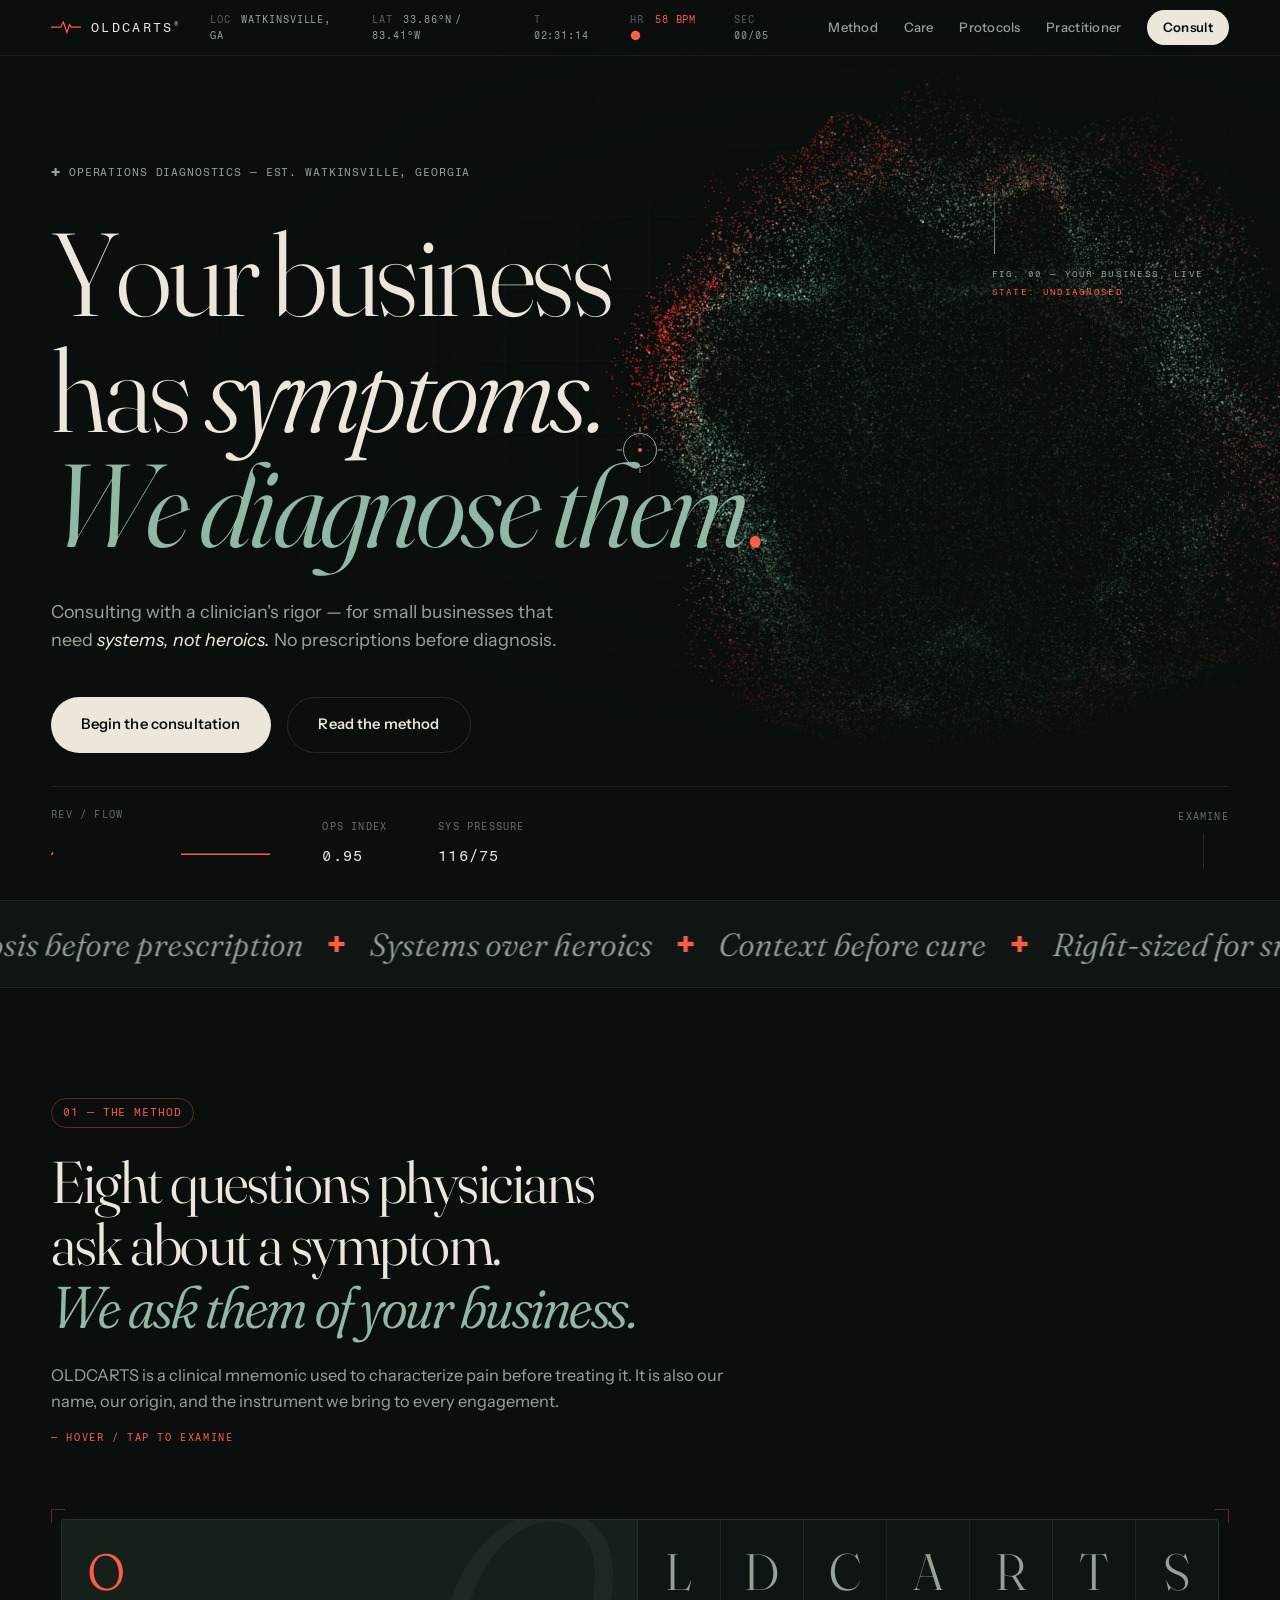
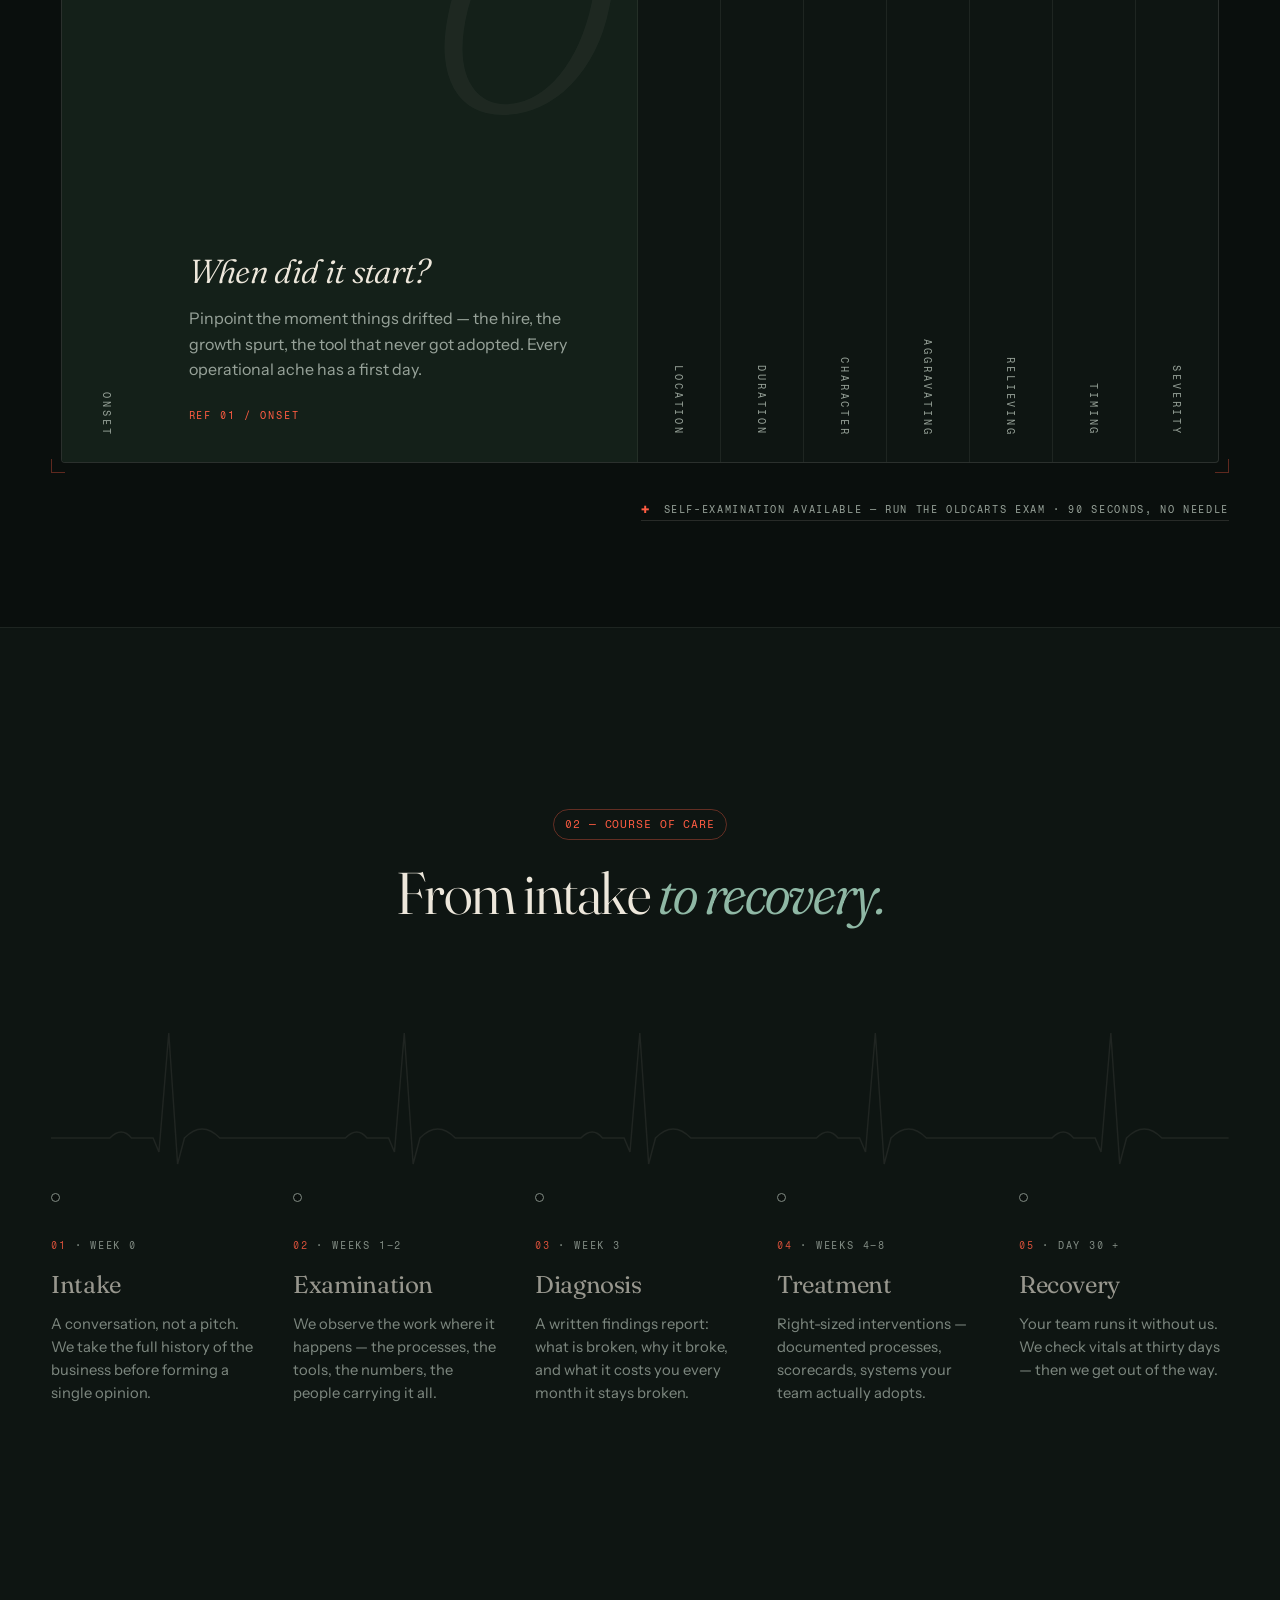
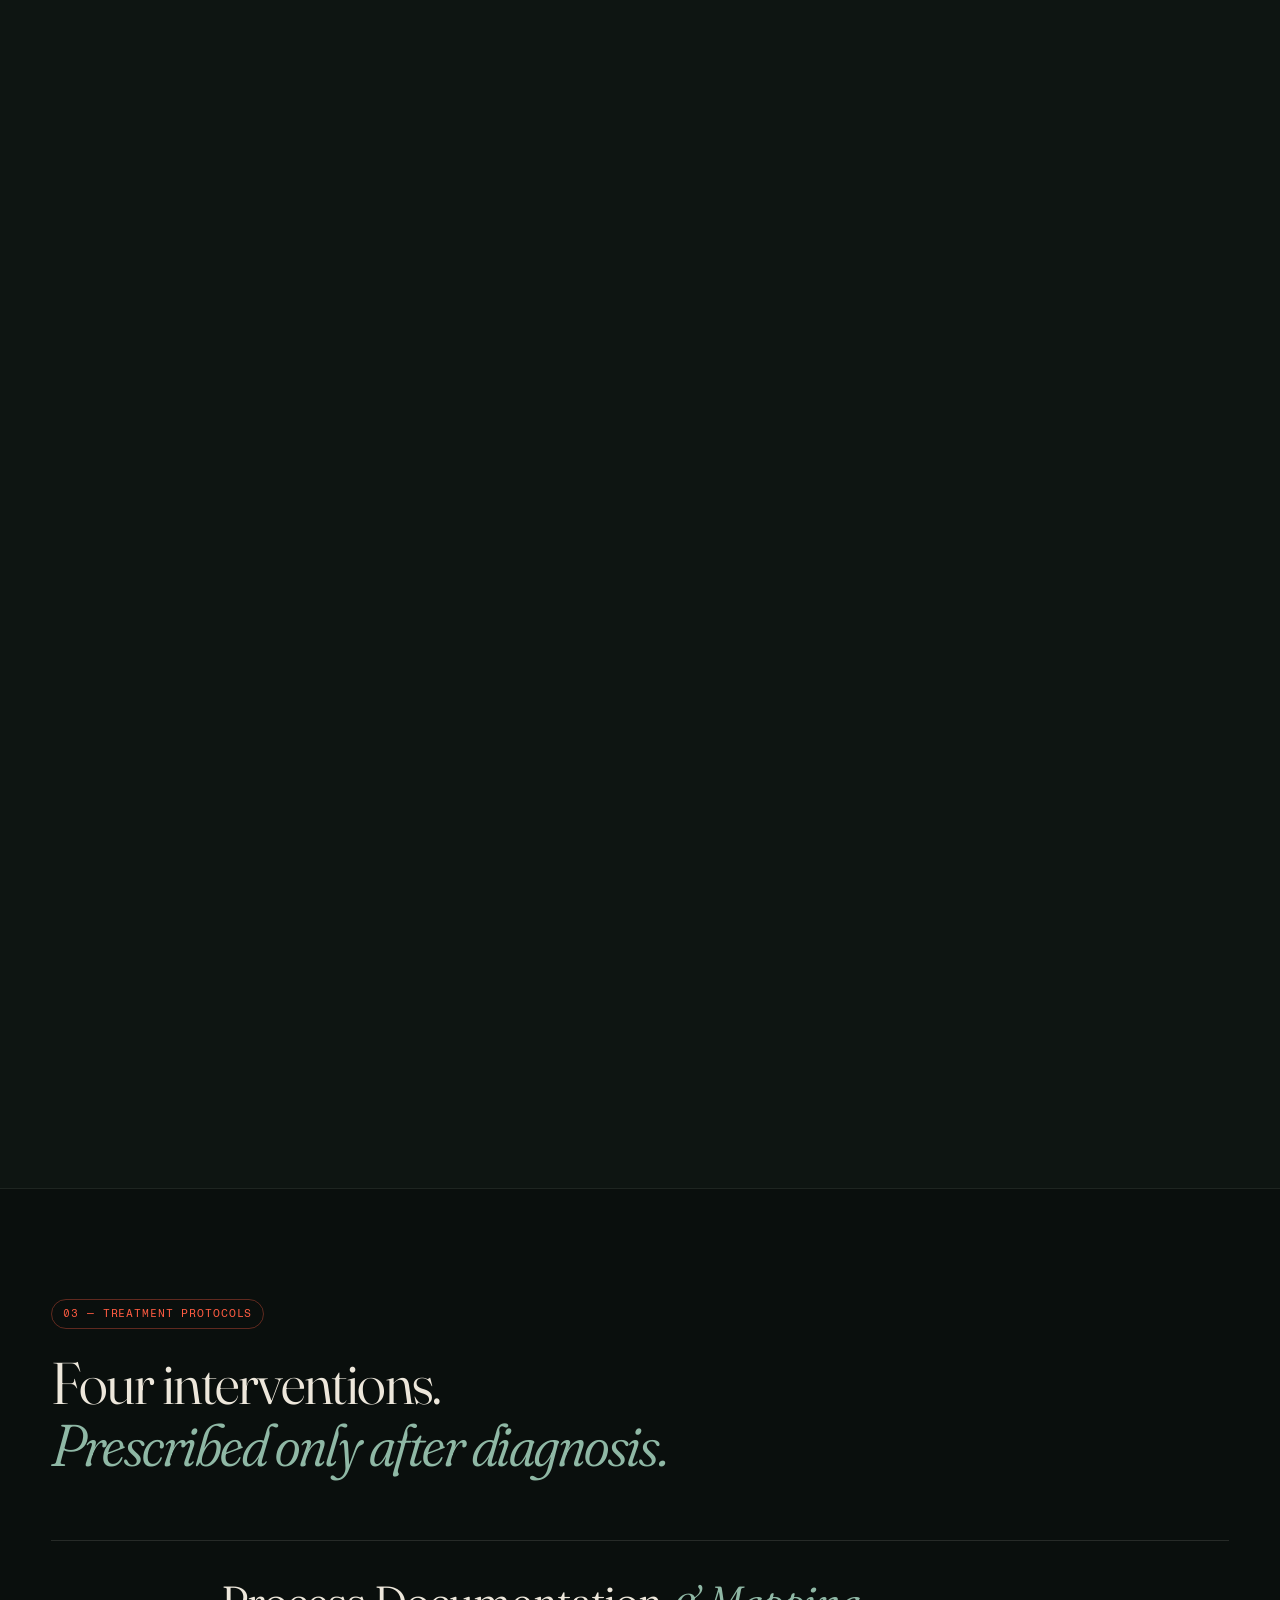
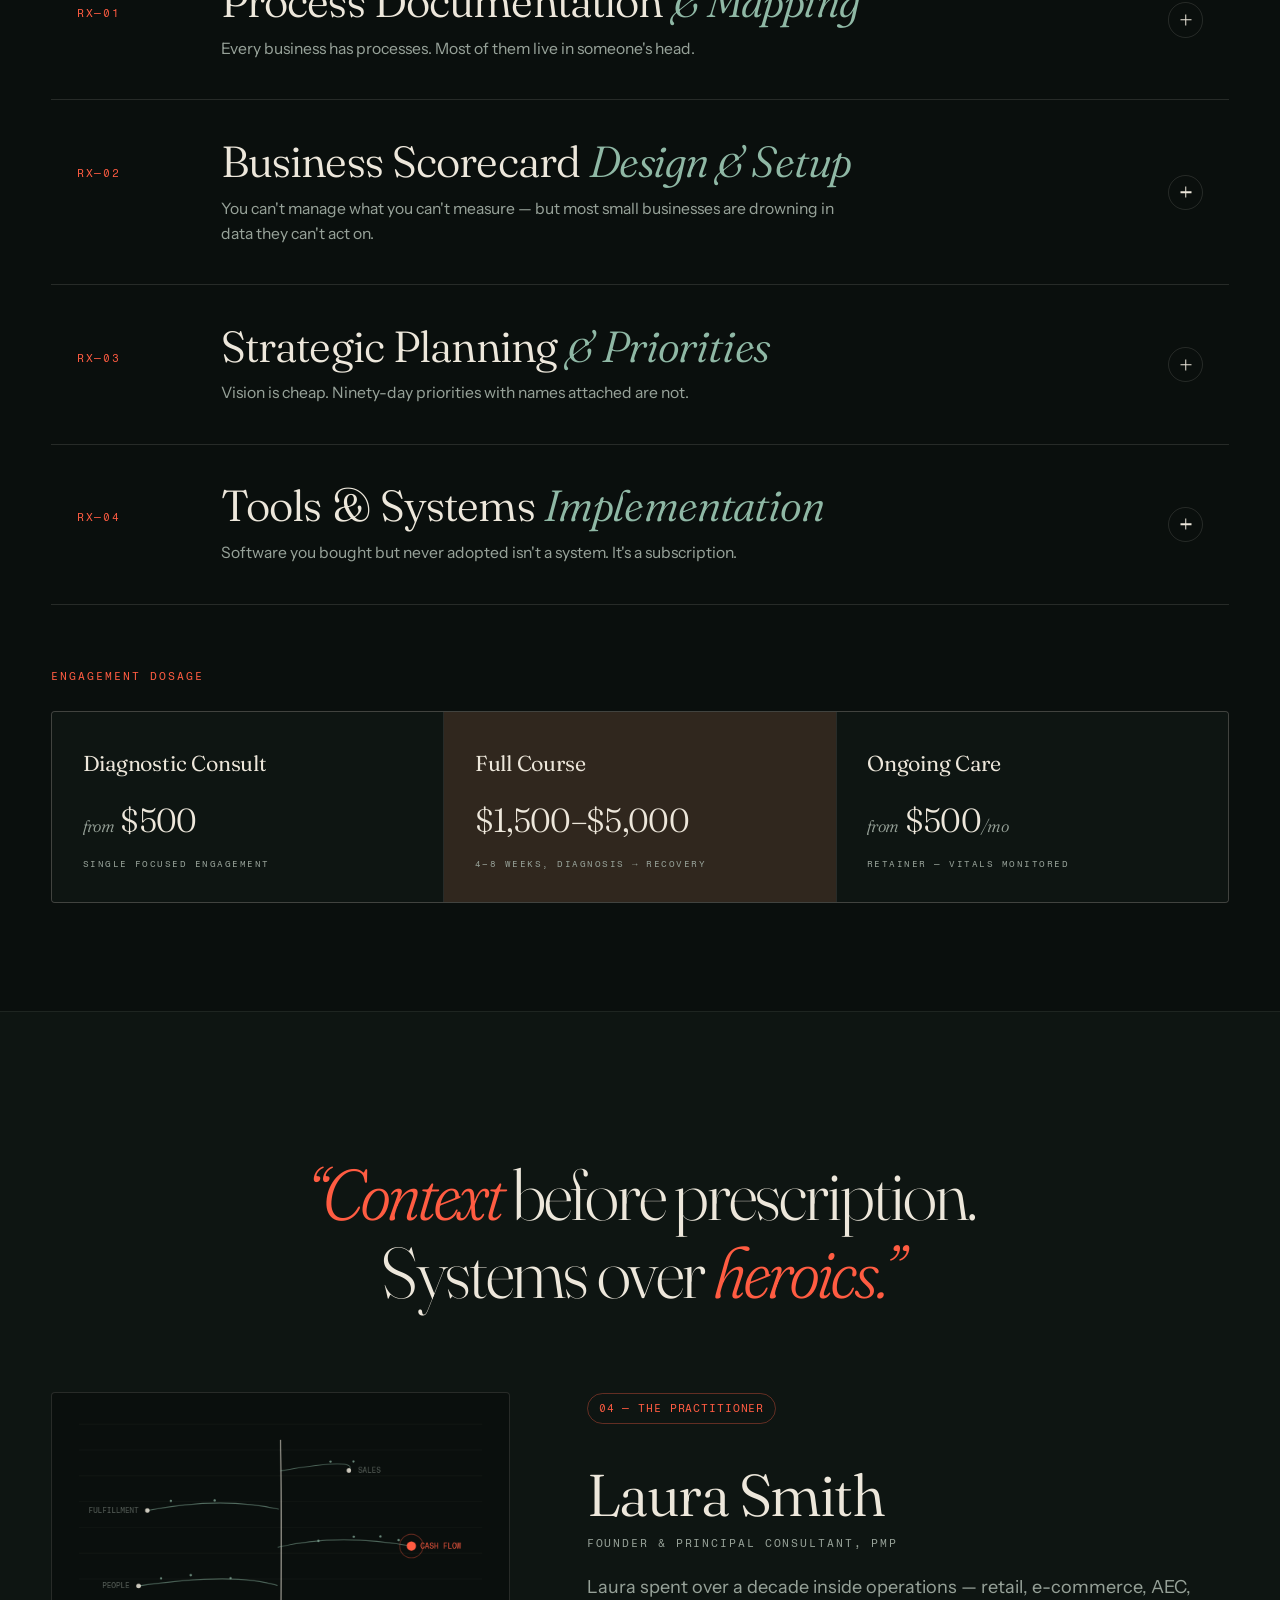
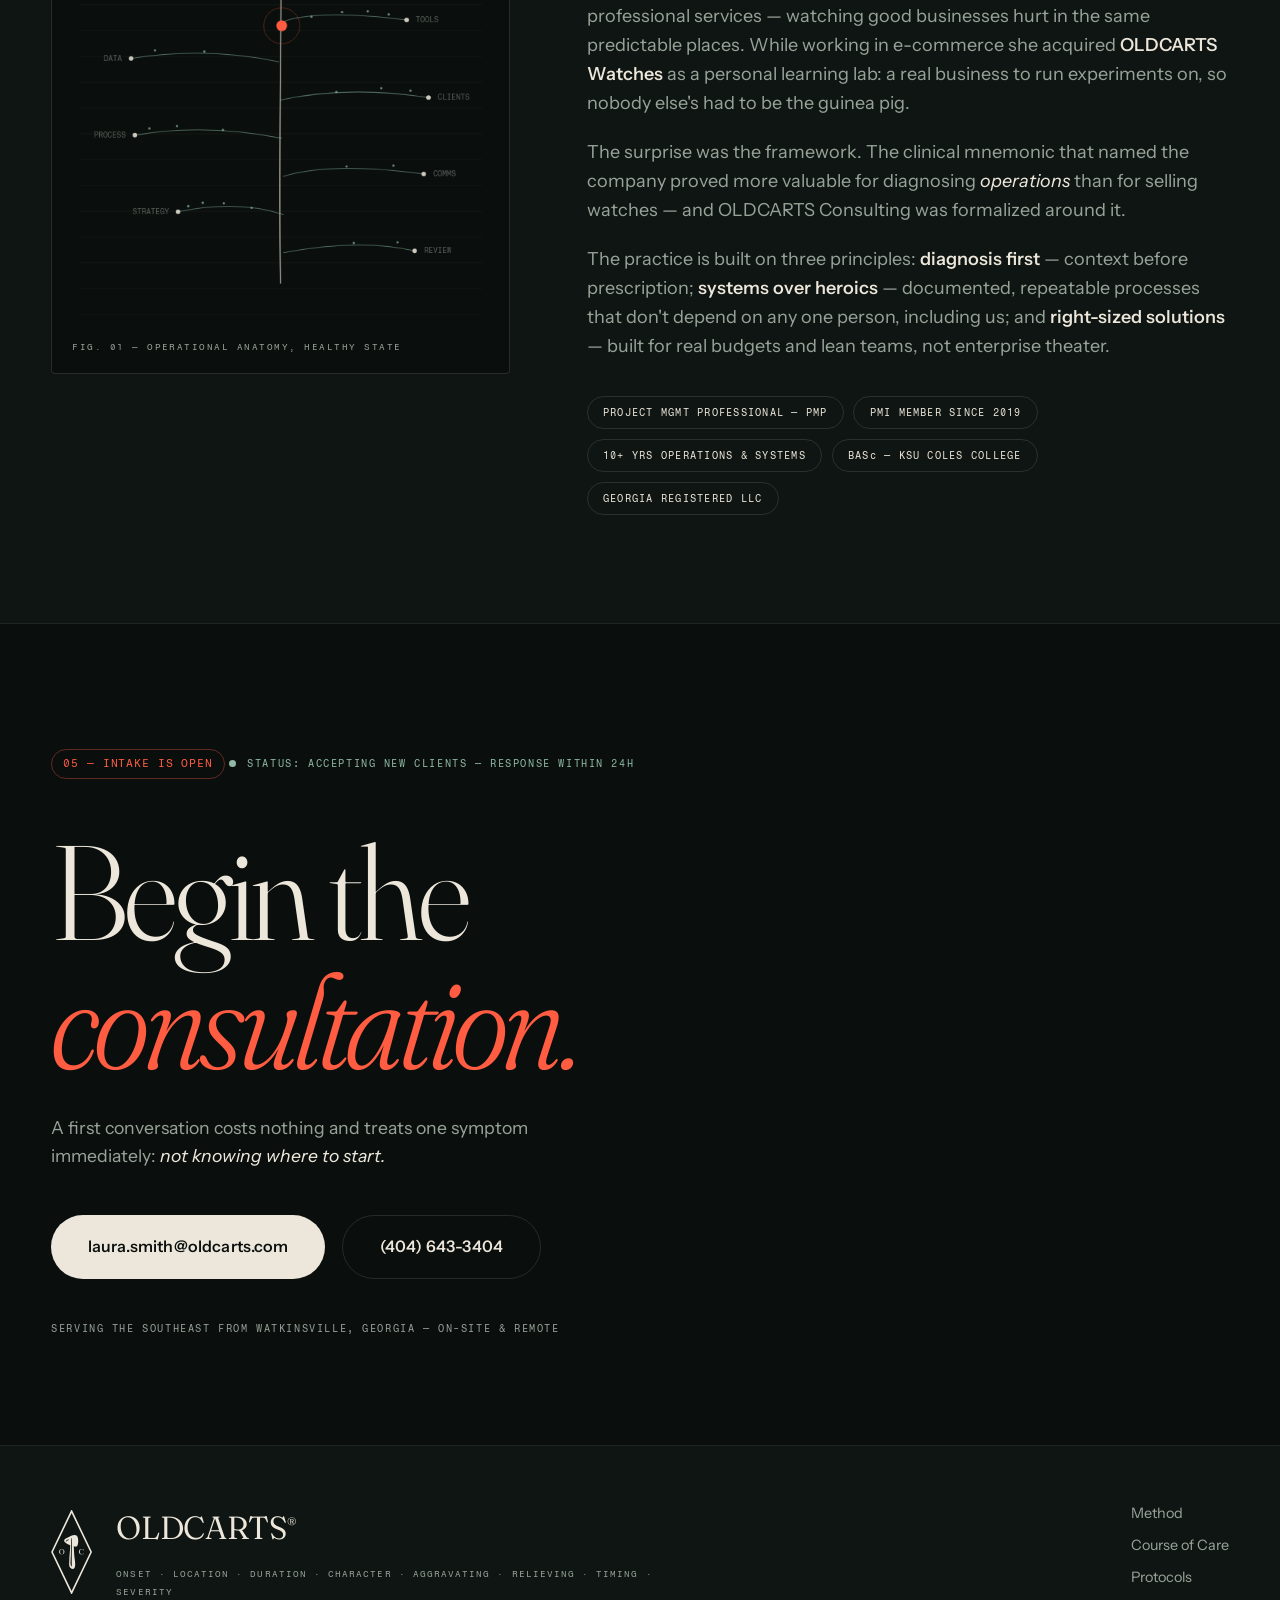
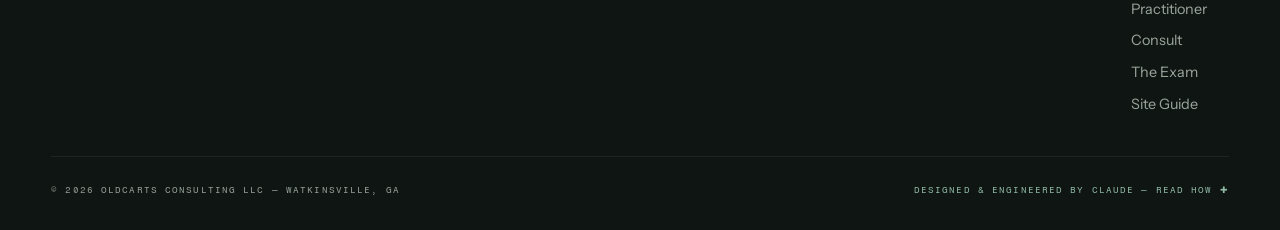
==== index.html @ 88e6f451 "Add The OLDCARTS Exam — interactive educational diagnosis at /exam 8 clinical questions score 5 hidd" ====
<!DOCTYPE html>
<html lang="en">
<head>
  <meta charset="UTF-8" />
  <meta name="viewport" content="width=device-width, initial-scale=1.0" />
  <title>OLDCARTS Consulting — Your Business Has Symptoms. We Diagnose Them.</title>
  <meta name="description" content="Operations consulting with a clinician's rigor. OLDCARTS applies an eight-point diagnostic method to small-business operations — process documentation, scorecards, strategic priorities, and systems that outlive the consultant." />
  <meta property="og:title" content="OLDCARTS Consulting — Operations Diagnostics" />
  <meta property="og:description" content="Your business has symptoms. We diagnose them. A clinician's rigor for small-business operations." />
  <meta property="og:type" content="website" />
  <meta property="og:url" content="https://oldcarts.com/" />
  <meta property="og:image" content="https://oldcarts.com/assets/img/og.jpg" />
  <meta property="og:image:width" content="1200" />
  <meta property="og:image:height" content="630" />
  <meta property="og:site_name" content="OLDCARTS Consulting" />
  <meta name="twitter:card" content="summary_large_image" />
  <meta name="twitter:title" content="OLDCARTS Consulting — Operations Diagnostics" />
  <meta name="twitter:description" content="Your business has symptoms. We diagnose them. A clinician's rigor for small-business operations." />
  <meta name="twitter:image" content="https://oldcarts.com/assets/img/og.jpg" />
  <link rel="canonical" href="https://oldcarts.com/" />
  <meta name="theme-color" content="#0A0F0D" />
  <script type="application/ld+json">
  {
    "@context": "https://schema.org",
    "@type": "ProfessionalService",
    "name": "OLDCARTS Consulting",
    "url": "https://oldcarts.com/",
    "image": "https://oldcarts.com/assets/img/og.jpg",
    "description": "Operations consulting with a clinician's rigor. OLDCARTS applies an eight-point diagnostic method to small-business operations — process documentation, scorecards, strategic priorities, and systems implementation.",
    "email": "laura.smith@oldcarts.com",
    "telephone": "+1-404-643-3404",
    "priceRange": "$500 - $5,000",
    "address": { "@type": "PostalAddress", "addressLocality": "Watkinsville", "addressRegion": "GA", "addressCountry": "US" },
    "geo": { "@type": "GeoCoordinates", "latitude": 33.86, "longitude": -83.41 },
    "areaServed": "Southeastern United States",
    "founder": { "@type": "Person", "name": "Laura Smith", "jobTitle": "Founder & Principal Consultant, PMP" },
    "sameAs": ["https://www.oldcartsconsulting.com"],
    "makesOffer": [
      { "@type": "Offer", "itemOffered": { "@type": "Service", "name": "Process Documentation & Mapping" } },
      { "@type": "Offer", "itemOffered": { "@type": "Service", "name": "Business Scorecard Design & Setup" } },
      { "@type": "Offer", "itemOffered": { "@type": "Service", "name": "Strategic Planning & Priorities" } },
      { "@type": "Offer", "itemOffered": { "@type": "Service", "name": "Tools & Systems Implementation" } }
    ]
  }
  </script>
  <link rel="icon" href="/favicon.svg" type="image/svg+xml" />
  <link rel="preload" href="/assets/fonts/fraunces-latin-full-normal.woff2" as="font" type="font/woff2" crossorigin />
  <link rel="preload" href="/assets/fonts/fraunces-latin-full-italic.woff2" as="font" type="font/woff2" crossorigin />
  <link rel="preload" href="/assets/fonts/fragment-mono-latin-400-normal.woff2" as="font" type="font/woff2" crossorigin />
  <link rel="stylesheet" href="/assets/css/main.css" />
  <!-- GA4 — deferred so analytics never competes with first paint -->
  <script>
    window.dataLayer = window.dataLayer || [];
    function gtag(){dataLayer.push(arguments);}
    gtag('js', new Date());
    gtag('config', 'G-VL294SE3MP', { anonymize_ip: true });
    addEventListener('load', function () {
      setTimeout(function () {
        var s = document.createElement('script');
        s.src = 'https://www.googletagmanager.com/gtag/js?id=G-VL294SE3MP';
        s.async = true;
        document.head.appendChild(s);
      }, 1500);
    });
  </script>
</head>
<body data-theme="exam-room">
  <script>document.body.classList.add('js');</script>

  <a class="skip-link" href="#main">Skip to content</a>

  <!-- ══════════ PRELOADER ══════════ -->
  <div class="preloader" id="preloader" aria-hidden="true">
    <div class="preloader__inner">
      <svg class="preloader__ecg" viewBox="0 0 320 80" fill="none" aria-hidden="true">
        <path id="preloader-trace" d="M0 40 H90 L102 40 L110 18 L118 62 L126 34 L134 40 H210 L222 40 L230 18 L238 62 L246 34 L254 40 H320" stroke="currentColor" stroke-width="1.5"/>
      </svg>
      <div class="preloader__row">
        <span class="preloader__label">CALIBRATING INSTRUMENTS</span>
        <span class="preloader__pct" id="preloader-pct">00</span>
      </div>
    </div>
  </div>

  <!-- ══════════ CURSOR ══════════ -->
  <div class="cursor" id="cursor" aria-hidden="true">
    <div class="cursor__ring"></div>
    <div class="cursor__dot"></div>
    <div class="cursor__label" id="cursor-label"></div>
  </div>

  <!-- ══════════ HUD FRAME ══════════ -->
  <header class="hud" id="hud">
    <div class="hud__bar">
      <a class="hud__mark" href="#top" aria-label="OLDCARTS Consulting — home">
        <svg class="hud__pulse-icon" viewBox="0 0 34 14" aria-hidden="true"><path d="M0 7 H8 L11 7 L14 1 L18 13 L21 4 L23 7 H34" stroke="currentColor" stroke-width="1.4" fill="none"/></svg>
        <span>OLDCARTS<sup>®</sup></span>
      </a>
      <div class="hud__readouts" aria-hidden="true">
        <span class="hud__readout"><em>LOC</em> WATKINSVILLE, GA</span>
        <span class="hud__readout"><em>LAT</em> 33.86°N&thinsp;/&thinsp;83.41°W</span>
        <span class="hud__readout"><em>T</em> <span id="hud-clock">—:—:—</span></span>
        <span class="hud__readout hud__readout--pulse"><em>HR</em> <span id="hud-bpm">58</span> BPM <i class="hud__beat" id="hud-beat"></i></span>
        <span class="hud__readout"><em>SEC</em> <span id="hud-sec">00/05</span></span>
      </div>
      <nav class="hud__nav" aria-label="Primary">
        <a href="#method">Method</a>
        <a href="#care">Care</a>
        <a href="#protocols">Protocols</a>
        <a href="#practitioner">Practitioner</a>
        <a href="#consult" class="hud__cta">Consult</a>
      </nav>
      <button class="hud__menu-btn" id="menu-btn" aria-expanded="false" aria-controls="overlay-menu">
        <span class="hud__menu-label">MENU</span>
        <span class="hud__menu-lines" aria-hidden="true"><i></i><i></i></span>
      </button>
    </div>
    <div class="hud__progress" aria-hidden="true"><div class="hud__progress-fill" id="scroll-progress"></div></div>
  </header>

  <!-- ══════════ OVERLAY MENU ══════════ -->
  <div class="menu" id="overlay-menu" aria-hidden="true">
    <div class="menu__bg"></div>
    <nav class="menu__nav" aria-label="Menu">
      <a href="#method" data-menu-link><span class="menu__num">01</span><span class="menu__word">Method</span></a>
      <a href="#care" data-menu-link><span class="menu__num">02</span><span class="menu__word">Course of Care</span></a>
      <a href="#protocols" data-menu-link><span class="menu__num">03</span><span class="menu__word">Protocols</span></a>
      <a href="#practitioner" data-menu-link><span class="menu__num">04</span><span class="menu__word">Practitioner</span></a>
      <a href="#consult" data-menu-link><span class="menu__num">05</span><span class="menu__word">Consult</span></a>
      <a href="/exam/" data-menu-link><span class="menu__num">✚</span><span class="menu__word">The Exam</span></a>
      <a href="/guide/" data-menu-link class="menu__guide"><span class="menu__num">✚</span><span class="menu__word">How this site was made</span></a>
    </nav>
    <div class="menu__foot">
      <a href="mailto:laura.smith@oldcarts.com">laura.smith@oldcarts.com</a>
      <a href="tel:+14046433404">(404) 643-3404</a>
    </div>
  </div>

  <main id="main">

    <!-- ══════════ 00 / HERO ══════════ -->
    <section class="hero" id="top" data-section="00">
      <canvas class="hero__canvas" id="hero-canvas" aria-hidden="true"></canvas>
      <div class="hero__vignette" aria-hidden="true"></div>

      <div class="hero__content">
        <p class="hero__eyebrow mono" data-reveal>
          <span class="tick">✚</span> OPERATIONS DIAGNOSTICS — EST. WATKINSVILLE, GEORGIA
        </p>
        <h1 class="hero__title">
          <span class="hero__line" data-split>Your business</span>
          <span class="hero__line" data-split>has <em class="wonk">symptoms.</em></span>
          <span class="hero__line hero__line--answer" data-split><em>We diagnose them<span class="pulse-dot">.</span></em></span>
        </h1>
        <p class="hero__sub" data-reveal>
          Consulting with a clinician's rigor — for small businesses that need
          <em>systems, not heroics.</em> No prescriptions before diagnosis.
        </p>
        <div class="hero__actions" data-reveal>
          <a class="btn btn--solid" href="#consult" data-magnetic>Begin the consultation</a>
          <a class="btn btn--ghost" href="#method" data-magnetic>Read the method</a>
        </div>
      </div>

      <div class="hero__annot mono" aria-hidden="true">
        <span class="hero__annot-line"></span>
        <span class="hero__annot-text">FIG. 00 — YOUR BUSINESS, LIVE<br/><em id="annot-state">STATE: UNDIAGNOSED</em></span>
      </div>

      <div class="hero__vitals mono" aria-hidden="true">
        <div class="vital">
          <span class="vital__key">REV / FLOW</span>
          <canvas class="vital__ecg" id="vital-ecg" width="220" height="36"></canvas>
        </div>
        <div class="vital">
          <span class="vital__key">OPS INDEX</span>
          <span class="vital__val" id="vital-ops">—</span>
        </div>
        <div class="vital">
          <span class="vital__key">SYS PRESSURE</span>
          <span class="vital__val" id="vital-sys">—</span>
        </div>
        <div class="vital vital--scroll">
          <span class="vital__key">EXAMINE</span>
          <span class="vital__scroll-ind"><i></i></span>
        </div>
      </div>
    </section>

    <!-- ══════════ MARQUEE ══════════ -->
    <div class="marquee" aria-hidden="true">
      <div class="marquee__track" id="marquee-track">
        <span class="marquee__seg">Diagnosis before prescription <i class="marquee__glyph">✚</i> Systems over heroics <i class="marquee__glyph">✚</i> Context before cure <i class="marquee__glyph">✚</i> Right-sized for small business <i class="marquee__glyph">✚</i> </span>
      </div>
    </div>

    <!-- ══════════ 01 / METHOD ══════════ -->
    <section class="method" id="method" data-section="01">
      <div class="section-head">
        <span class="section-head__num mono">01 — THE METHOD</span>
        <h2 class="section-head__title" data-split-lines>
          Eight questions physicians ask about a&nbsp;symptom.<br/>
          <em>We ask them of your business.</em>
        </h2>
        <p class="section-head__note">
          OLDCARTS is a clinical mnemonic used to characterize pain before treating it.
          It is also our name, our origin, and the instrument we bring to every engagement.
          <span class="mono method__hint">— HOVER / TAP TO EXAMINE</span>
        </p>
      </div>

      <div class="method__frame"><span class="tickbr" aria-hidden="true"></span>
      <div class="method__instrument" id="method-instrument" role="list">
        <!-- slats injected-enhanced; base markup for no-JS -->
        <article class="slat" role="listitem" data-slat="0">
          <div class="slat__spine"><span class="slat__letter">O</span><span class="slat__term mono">ONSET</span></div>
          <div class="slat__body">
            <h3 class="slat__q"><em>When did it start?</em></h3>
            <p class="slat__a">Pinpoint the moment things drifted — the hire, the growth spurt, the tool that never got adopted. Every operational ache has a first day.</p>
            <span class="slat__ref mono">REF 01 / ONSET</span>
          </div>
        </article>
        <article class="slat" role="listitem" data-slat="1">
          <div class="slat__spine"><span class="slat__letter">L</span><span class="slat__term mono">LOCATION</span></div>
          <div class="slat__body">
            <h3 class="slat__q"><em>Where does it hurt?</em></h3>
            <p class="slat__a">Isolate the function where the pain actually lives — sales handoffs, fulfillment, invoicing, cash flow — not where it's loudest.</p>
            <span class="slat__ref mono">REF 02 / LOCATION</span>
          </div>
        </article>
        <article class="slat" role="listitem" data-slat="2">
          <div class="slat__spine"><span class="slat__letter">D</span><span class="slat__term mono">DURATION</span></div>
          <div class="slat__body">
            <h3 class="slat__q"><em>How long has it lasted?</em></h3>
            <p class="slat__a">Chronic or acute? A six-year workaround is a different disease than a six-week fire — and it gets a different treatment.</p>
            <span class="slat__ref mono">REF 03 / DURATION</span>
          </div>
        </article>
        <article class="slat" role="listitem" data-slat="3">
          <div class="slat__spine"><span class="slat__letter">C</span><span class="slat__term mono">CHARACTER</span></div>
          <div class="slat__body">
            <h3 class="slat__q"><em>What does it feel like?</em></h3>
            <p class="slat__a">Dropped balls, duplicate work, every decision bottlenecked at the owner's desk. Naming the texture of the problem is half the diagnosis.</p>
            <span class="slat__ref mono">REF 04 / CHARACTER</span>
          </div>
        </article>
        <article class="slat" role="listitem" data-slat="4">
          <div class="slat__spine"><span class="slat__letter">A</span><span class="slat__term mono">AGGRAVATING</span></div>
          <div class="slat__body">
            <h3 class="slat__q"><em>What makes it worse?</em></h3>
            <p class="slat__a">Volume spikes. Key people on vacation. Quarter-end crunch. The triggers that inflame a process tell you exactly where it's weak.</p>
            <span class="slat__ref mono">REF 05 / AGGRAVATING</span>
          </div>
        </article>
        <article class="slat" role="listitem" data-slat="5">
          <div class="slat__spine"><span class="slat__letter">R</span><span class="slat__term mono">RELIEVING</span></div>
          <div class="slat__body">
            <h3 class="slat__q"><em>What makes it better?</em></h3>
            <p class="slat__a">The workarounds your team invented to ease the pain are clues to the cure. We study them before we replace them.</p>
            <span class="slat__ref mono">REF 06 / RELIEVING</span>
          </div>
        </article>
        <article class="slat" role="listitem" data-slat="6">
          <div class="slat__spine"><span class="slat__letter">T</span><span class="slat__term mono">TIMING</span></div>
          <div class="slat__body">
            <h3 class="slat__q"><em>When does it flare?</em></h3>
            <p class="slat__a">Seasonal, weekly, whenever a certain client calls — patterns are diagnostic gold. We chart them before prescribing anything.</p>
            <span class="slat__ref mono">REF 07 / TIMING</span>
          </div>
        </article>
        <article class="slat" role="listitem" data-slat="7">
          <div class="slat__spine"><span class="slat__letter">S</span><span class="slat__term mono">SEVERITY</span></div>
          <div class="slat__body">
            <h3 class="slat__q"><em>How bad is it, one to ten?</em></h3>
            <p class="slat__a">Quantify the cost in hours, dollars, and sleep. Severity sets priority — treatment goes where the bleeding is worst.</p>
            <span class="slat__ref mono">REF 08 / SEVERITY</span>
          </div>
        </article>
      </div>
      </div>
      <p class="method__exam mono">
        <a href="/exam/"><span class="tick">✚</span> SELF-EXAMINATION AVAILABLE — RUN THE OLDCARTS EXAM · 90 SECONDS, NO NEEDLE</a>
      </p>
    </section>

    <!-- ══════════ 02 / COURSE OF CARE ══════════ -->
    <section class="care" id="care" data-section="02">
      <div class="care__pin" id="care-pin">
        <div class="section-head section-head--center">
          <span class="section-head__num mono">02 — COURSE OF CARE</span>
          <h2 class="section-head__title">From intake <em>to recovery.</em></h2>
        </div>
        <div class="care__chart">
          <svg class="care__ecg" id="care-ecg" viewBox="0 0 1200 220" preserveAspectRatio="none" aria-hidden="true">
            <path id="care-trace-bg" d="" stroke="rgba(237,231,219,.08)" stroke-width="1.5" fill="none"/>
            <path id="care-trace" d="" stroke="currentColor" stroke-width="2" fill="none"/>
          </svg>
          <ol class="care__stages">
            <li class="care__stage" data-stage="0">
              <span class="care__node" aria-hidden="true"></span>
              <span class="care__num mono">01 <i>· WEEK 0</i></span>
              <h3>Intake</h3>
              <p>A conversation, not a pitch. We take the full history of the business before forming a single opinion.</p>
            </li>
            <li class="care__stage" data-stage="1">
              <span class="care__node" aria-hidden="true"></span>
              <span class="care__num mono">02 <i>· WEEKS 1–2</i></span>
              <h3>Examination</h3>
              <p>We observe the work where it happens — the processes, the tools, the numbers, the people carrying it all.</p>
            </li>
            <li class="care__stage" data-stage="2">
              <span class="care__node" aria-hidden="true"></span>
              <span class="care__num mono">03 <i>· WEEK 3</i></span>
              <h3>Diagnosis</h3>
              <p>A written findings report: what is broken, why it broke, and what it costs you every month it stays broken.</p>
            </li>
            <li class="care__stage" data-stage="3">
              <span class="care__node" aria-hidden="true"></span>
              <span class="care__num mono">04 <i>· WEEKS 4–8</i></span>
              <h3>Treatment</h3>
              <p>Right-sized interventions — documented processes, scorecards, systems your team actually adopts.</p>
            </li>
            <li class="care__stage" data-stage="4">
              <span class="care__node" aria-hidden="true"></span>
              <span class="care__num mono">05 <i>· DAY 30 +</i></span>
              <h3>Recovery</h3>
              <p>Your team runs it without us. We check vitals at thirty days — then we get out of the way.</p>
            </li>
          </ol>
        </div>
      </div>
    </section>

    <!-- ══════════ 03 / PROTOCOLS ══════════ -->
    <section class="protocols" id="protocols" data-section="03">
      <div class="section-head">
        <span class="section-head__num mono">03 — TREATMENT PROTOCOLS</span>
        <h2 class="section-head__title" data-split-lines>Four interventions.<br/><em>Prescribed only after diagnosis.</em></h2>
      </div>

      <div class="protocols__list" id="protocols-list">
        <article class="protocol" data-protocol="0" tabindex="0">
          <header class="protocol__head">
            <span class="protocol__num mono">RX—01</span>
            <h3 class="protocol__name">Process Documentation <em>&amp; Mapping</em></h3>
            <p class="protocol__gist">Every business has processes. Most of them live in someone's head.</p>
            <span class="protocol__toggle" aria-hidden="true"></span>
          </header>
          <div class="protocol__body">
            <p>We surface the critical workflows trapped in institutional memory and structure them in platforms your team already uses — or help you choose one worth adopting.</p>
            <ul class="protocol__rx mono">
              <li>Documented core business processes</li>
              <li>Step-by-step workflow maps</li>
              <li>Assignable ownership at each step</li>
              <li>A platform your team can actually use</li>
              <li>Team training on the platform</li>
              <li>30-day follow-up support</li>
            </ul>
          </div>
        </article>

        <article class="protocol" data-protocol="1" tabindex="0">
          <header class="protocol__head">
            <span class="protocol__num mono">RX—02</span>
            <h3 class="protocol__name">Business Scorecard <em>Design &amp; Setup</em></h3>
            <p class="protocol__gist">You can't manage what you can't measure — but most small businesses are drowning in data they can't act on.</p>
            <span class="protocol__toggle" aria-hidden="true"></span>
          </header>
          <div class="protocol__body">
            <p>Custom scorecards tracking five to fifteen key metrics — the vital signs of your business — with a weekly rhythm to actually read them.</p>
            <ul class="protocol__rx mono">
              <li>Custom KPI identification workshop</li>
              <li>Scorecard template — Excel &amp; digital</li>
              <li>Weekly review structure &amp; facilitation guide</li>
              <li>Owner and team setup walkthrough</li>
              <li>30-day check-in to refine</li>
            </ul>
          </div>
        </article>

        <article class="protocol" data-protocol="2" tabindex="0">
          <header class="protocol__head">
            <span class="protocol__num mono">RX—03</span>
            <h3 class="protocol__name">Strategic Planning <em>&amp; Priorities</em></h3>
            <p class="protocol__gist">Vision is cheap. Ninety-day priorities with names attached are not.</p>
            <span class="protocol__toggle" aria-hidden="true"></span>
          </header>
          <div class="protocol__body">
            <p>We translate where you want to go into three to seven focused goals per quarter — each with an owner, a deadline, and a review rhythm that keeps them alive.</p>
            <ul class="protocol__rx mono">
              <li>Annual goal-setting session</li>
              <li>90-day company priorities — 3–7 focused goals</li>
              <li>Individual accountability assignments</li>
              <li>Meeting rhythm &amp; agenda template</li>
              <li>Quarterly check-in and reset</li>
            </ul>
          </div>
        </article>

        <article class="protocol" data-protocol="3" tabindex="0">
          <header class="protocol__head">
            <span class="protocol__num mono">RX—04</span>
            <h3 class="protocol__name">Tools &amp; Systems <em>Implementation</em></h3>
            <p class="protocol__gist">Software you bought but never adopted isn't a system. It's a subscription.</p>
            <span class="protocol__toggle" aria-hidden="true"></span>
          </header>
          <div class="protocol__body">
            <p>Setup, integration, and adoption support that extracts real value from operations software — matched to your size, budget, and team.</p>
            <ul class="protocol__rx mono">
              <li>Platform audit and recommendation</li>
              <li>Setup and configuration</li>
              <li>Integration between key tools</li>
              <li>Team training &amp; adoption plan</li>
              <li>30-day support period</li>
            </ul>
          </div>
        </article>
      </div>

      <div class="dosage">
        <span class="dosage__label mono">ENGAGEMENT DOSAGE</span>
        <div class="dosage__grid">
          <div class="dosage__card">
            <span class="dosage__name">Diagnostic Consult</span>
            <span class="dosage__price"><em>from</em> $500</span>
            <span class="dosage__note mono">SINGLE FOCUSED ENGAGEMENT</span>
          </div>
          <div class="dosage__card dosage__card--featured">
            <span class="dosage__name">Full Course</span>
            <span class="dosage__price">$1,500–$5,000</span>
            <span class="dosage__note mono">4–8 WEEKS, DIAGNOSIS → RECOVERY</span>
          </div>
          <div class="dosage__card">
            <span class="dosage__name">Ongoing Care</span>
            <span class="dosage__price"><em>from</em> $500<em>/mo</em></span>
            <span class="dosage__note mono">RETAINER — VITALS MONITORED</span>
          </div>
        </div>
      </div>
    </section>

    <!-- ══════════ 04 / PRACTITIONER ══════════ -->
    <section class="practitioner" id="practitioner" data-section="04">
      <div class="practitioner__quote-wrap">
        <blockquote class="practitioner__quote" data-split-lines>
          <em>“Context</em> before prescription.<br/>Systems over <em>heroics.”</em>
        </blockquote>
      </div>
      <div class="practitioner__grid">
        <div class="practitioner__specimen" aria-hidden="true">
          <canvas id="specimen-canvas" width="560" height="680"></canvas>
          <span class="practitioner__specimen-cap mono">FIG. 01 — OPERATIONAL ANATOMY, HEALTHY STATE</span>
        </div>
        <div class="practitioner__bio">
          <span class="section-head__num mono">04 — THE PRACTITIONER</span>
          <h2 class="practitioner__name">Laura Smith</h2>
          <p class="practitioner__role mono">FOUNDER &amp; PRINCIPAL CONSULTANT, PMP</p>
          <p>
            Laura spent over a decade inside operations — retail, e-commerce, AEC,
            professional services — watching good businesses hurt in the same
            predictable places. While working in e-commerce she acquired
            <strong>OLDCARTS Watches</strong> as a personal learning lab: a real business
            to run experiments on, so nobody else's had to be the guinea pig.
          </p>
          <p>
            The surprise was the framework. The clinical mnemonic that named the
            company proved more valuable for diagnosing <em>operations</em> than for
            selling watches — and OLDCARTS Consulting was formalized around it.
          </p>
          <p>
            The practice is built on three principles: <strong>diagnosis first</strong> —
            context before prescription; <strong>systems over heroics</strong> — documented,
            repeatable processes that don't depend on any one person, including us;
            and <strong>right-sized solutions</strong> — built for real budgets and lean teams,
            not enterprise theater.
          </p>
          <ul class="practitioner__creds mono" role="list">
            <li>PROJECT MGMT PROFESSIONAL — PMP</li>
            <li>PMI MEMBER SINCE 2019</li>
            <li>10+ YRS OPERATIONS &amp; SYSTEMS</li>
            <li>BASc — KSU COLES COLLEGE</li>
            <li>GEORGIA REGISTERED LLC</li>
          </ul>
        </div>
      </div>
    </section>

    <!-- ══════════ 05 / CONSULT ══════════ -->
    <section class="consult" id="consult" data-section="05">
      <canvas class="consult__canvas" id="consult-canvas" aria-hidden="true"></canvas>
      <div class="consult__content">
        <span class="section-head__num mono">05 — INTAKE IS OPEN</span>
        <p class="consult__status mono"><i class="consult__blink"></i> STATUS: ACCEPTING NEW CLIENTS — RESPONSE WITHIN 24H</p>
        <h2 class="consult__title" data-split-lines>
          Begin the<br/><em>consultation.</em>
        </h2>
        <p class="consult__sub">A first conversation costs nothing and treats one symptom immediately: <em>not knowing where to start.</em></p>
        <div class="consult__actions">
          <a class="btn btn--solid btn--lg" href="mailto:laura.smith@oldcarts.com?subject=Consultation%20request" data-magnetic>laura.smith@oldcarts.com</a>
          <a class="btn btn--ghost btn--lg" href="tel:+14046433404" data-magnetic>(404) 643-3404</a>
        </div>
        <p class="consult__geo mono">SERVING THE SOUTHEAST FROM WATKINSVILLE, GEORGIA — ON-SITE &amp; REMOTE</p>
      </div>
    </section>

  </main>

  <!-- ══════════ FOOTER ══════════ -->
  <footer class="footer">
    <div class="footer__top">
      <div class="footer__mark">
        <svg class="footer__oc" xmlns="http://www.w3.org/2000/svg" xmlns:xlink="http://www.w3.org/1999/xlink" viewBox="358 73 308 628" role="img" aria-label="OLDCARTS Consulting registered trademark">
          <defs>
            <path id="font_O" d="M.36572267 .6767578C.45166017 .6767578 .52612307 .6441701 .5891113 .57899478 .6520996 .5138194 .68359377 .43247477 .68359377 .33496095 .68359377 .23451741 .65185549 .1511383 .5883789 .08482361 .52490237 .018508912 .44807945-.0146484379 .35791017-.0146484379 .2667643-.0146484379 .19018555 .017695109 .12817383 .0823822 .06616211 .14706929 .03515625 .23077393 .03515625 .3334961 .03515625 .43848673 .07096354 .5241394 .14257813 .5904541 .20475261 .6479899 .27913413 .6767578 .36572267 .6767578M.3564453 .64160159C.29720054 .64160159 .24967449 .6196645 .21386719 .5757904 .16927083 .52118429 .14697266 .44122825 .14697266 .33592225 .14697266 .22802226 .17008464 .14498393 .2163086 .08680725 .25179038 .042607625 .29866538 .020507813 .3569336 .020507813 .41910807 .020507813 .47045899 .044718427 .5109863 .09313965 .5515137 .14157105 .57177737 .21795146 .57177737 .32228089 .57177737 .43537904 .5494792 .5197194 .5048828 .5753021 .46907554 .61950179 .41959635 .64160159 .3564453 .64160159Z"/>
            <path id="font_C" d="M.6020508 .6767578 .6171875 .45117188H.6020508C.58186849 .5187276 .5530599 .5673523 .515625 .5970459 .4781901 .6267497 .43326823 .64160159 .38085938 .64160159 .33691407 .64160159 .29720054 .6304677 .26171876 .6082001 .22623699 .58594259 .19832357 .55043539 .17797852 .50167849 .15763347 .45293174 .14746094 .39232383 .14746094 .31985475 .14746094 .26005046 .1570638 .20821126 .17626953 .16433716 .19547527 .12046305 .22436524 .08682251 .26293946 .06341553 .30151368 .04001872 .34554038 .028320313 .39501954 .028320313 .43798829 .028320313 .47591148 .037546796 .50878909 .055999757 .5416667 .07446289 .5777995 .11113485 .6171875 .16601563L.6323242 .15625C.5991211 .0971578 .5603841 .053899129 .5161133 .026473999 .47184245-.0009409587 .41927085-.0146484379 .35839845-.0146484379 .24869792-.0146484379 .16373699 .025985718 .103515628 .10725403 .05859375 .16770935 .036132814 .23889669 .036132814 .32081605 .036132814 .3868052 .05094401 .44742839 .080566409 .50268557 .110188808 .5579427 .15096028 .60076907 .20288086 .63116458 .25480143 .66156008 .31152345 .6767578 .37304688 .6767578 .42089845 .6767578 .46809898 .66503909 .51464846 .64160159 .5283203 .6344401 .53808596 .6308594 .5439453 .6308594 .5527344 .6308594 .5603841 .63395187 .56689456 .6401367 .5753581 .6489258 .5813802 .6611328 .58496096 .6767578H.6020508Z"/>
          </defs>
          <path transform="matrix(1,0,0,-1,468.0488,305.3989)" d="M0 0C1.319-1.667 3.311-2.728 5.839-3.303 8.632 4.509 15.5 7.804 24.48 8.758 21.104 19.367-1.186 4.005 0 0M40.126 20.975C39.262-18.421 39.88-61.375 38.774-103.119 38.245-123.098 35.273-143.335 35.755-162.042 36.027-172.672 36.77-185.36 45.308-190.569 45.104-140.075 45.85-81.419 45.558-29.369 45.455-11.122 46.652 7.158 43.275 23.817 42.276 23.868 41.278 23.919 40.279 23.971 40.229 22.971 40.177 21.974 40.126 20.975M60.076-39.126C61.568-58.389 61.801-81.541 63.741-104.399 65.631-126.647 70.082-148.411 70.555-166.83 71.041-185.687 69.709-208.084 52.428-207.957 41.64-207.874 30.126-195.852 27.434-187.65 24.454-178.569 26.277-164.023 26.382-149.546 26.659-111.349 33.621-66.927 33.471-30.752 25.637-25.324 15.95-23.181 6.121-17.336-1.147-13.014-12.502-5.98-11.831 3.611-10.892 17.039 10.884 23.466 20.459 27.99 33.657 34.226 48.663 43.859 65.374 44.713 76.829 45.299 84.584 39.603 88.729 31.501 96.455 16.4 96.775-35.798 79.001-41.096 72.801-42.944 68.758-41.12 60.076-39.126" fill-rule="evenodd" fill="currentColor"/>
          <path transform="matrix(1,0,0,-1,658.2363,387)" stroke-width="12" stroke-miterlimit="10" fill="none" stroke="currentColor" d="M0 0-146.236-306-292.472 0-146.236 306 0 0Z"/>
          <use xlink:href="#font_O" fill="currentColor" transform="matrix(60.75,0,0,-60.75,416.8984,404.9287)"/>
          <use xlink:href="#font_C" fill="currentColor" transform="matrix(60.75,0,0,-60.75,564.82467,404.9287)"/>
        </svg>
        <span class="footer__markcol">
          <span class="footer__word">OLDCARTS<sup>®</sup></span>
          <span class="footer__tag mono">ONSET · LOCATION · DURATION · CHARACTER · AGGRAVATING · RELIEVING · TIMING · SEVERITY</span>
        </span>
      </div>
      <nav class="footer__nav" aria-label="Footer">
        <a href="#method">Method</a>
        <a href="#care">Course of Care</a>
        <a href="#protocols">Protocols</a>
        <a href="#practitioner">Practitioner</a>
        <a href="#consult">Consult</a>
        <a href="/exam/">The Exam</a>
        <a href="/guide/">Site Guide</a>
      </nav>
    </div>
    <div class="footer__bottom mono">
      <span>© 2026 OLDCARTS CONSULTING LLC — WATKINSVILLE, GA</span>
      <a href="/guide/" class="footer__credit">DESIGNED &amp; ENGINEERED BY CLAUDE — READ HOW ✚</a>
    </div>
  </footer>

  <script type="importmap">{ "imports": { "three": "/vendor/three.module.min.js" } }</script>
  <script src="/vendor/gsap.min.js" defer></script>
  <script src="/vendor/ScrollTrigger.min.js" defer></script>
  <script src="/vendor/SplitText.min.js" defer></script>
  <script src="/vendor/ScrambleTextPlugin.min.js" defer></script>
  <script src="/vendor/lenis.min.js" defer></script>
  <script type="module" src="/assets/js/main.js"></script>
</body>
</html>
---- assets/css/main.css ----
/* ═══════════════════════════════════════════════════════════════
   OLDCARTS CONSULTING — "THE DIAGNOSTIC PRACTICE"
   Palette: ink (examination room) / bone (porcelain) /
            pulse (arterial coral) / sage (surgical green)
   Type:    Fraunces VF (display) · Instrument Sans VF (text) ·
            Fragment Mono (clinical labels)
   ═══════════════════════════════════════════════════════════════ */

/* ── Fonts ─────────────────────────────────────────────────── */
@font-face {
  font-family: 'Fraunces';
  src: url('/assets/fonts/fraunces-latin-full-normal.woff2') format('woff2');
  font-weight: 100 900; font-style: normal; font-display: swap;
}
@font-face {
  font-family: 'Fraunces';
  src: url('/assets/fonts/fraunces-latin-full-italic.woff2') format('woff2');
  font-weight: 100 900; font-style: italic; font-display: swap;
}
@font-face {
  font-family: 'Instrument Sans';
  src: url('/assets/fonts/instrument-sans-latin-wght-normal.woff2') format('woff2');
  font-weight: 400 700; font-style: normal; font-display: swap;
}
@font-face {
  font-family: 'Instrument Sans';
  src: url('/assets/fonts/instrument-sans-latin-wght-italic.woff2') format('woff2');
  font-weight: 400 700; font-style: italic; font-display: swap;
}
@font-face {
  font-family: 'Fragment Mono';
  src: url('/assets/fonts/fragment-mono-latin-400-normal.woff2') format('woff2');
  font-weight: 400; font-style: normal; font-display: swap;
}
@font-face {
  font-family: 'Fragment Mono';
  src: url('/assets/fonts/fragment-mono-latin-400-italic.woff2') format('woff2');
  font-weight: 400; font-style: italic; font-display: swap;
}

/* ── Tokens ────────────────────────────────────────────────── */
:root {
  --ink:      #0A0F0D;
  --ink-2:    #0E1512;
  --ink-3:    #142019;
  --bone:     #EDE7DB;
  --bone-dim: #96A198;
  --line:     rgba(237, 231, 219, 0.13);
  --line-soft:rgba(237, 231, 219, 0.07);
  --pulse:    #FF5C42;
  --pulse-dim:rgba(255, 92, 66, 0.35);
  --pulse-bg: rgba(255, 92, 66, 0.08);
  --sage:     #8FB8A5;
  --sage-dim: rgba(143, 184, 165, 0.4);

  --font-display: 'Fraunces', 'Georgia', serif;
  --font-text: 'Instrument Sans', 'Helvetica Neue', sans-serif;
  --font-mono: 'Fragment Mono', 'SFMono-Regular', monospace;

  --gutter: clamp(1.25rem, 4vw, 4rem);
  --hud-h: 3.5rem;

  --ease-out: cubic-bezier(0.22, 1, 0.36, 1);
  --ease-inout: cubic-bezier(0.83, 0, 0.17, 1);
}

/* ── Reset / base ──────────────────────────────────────────── */
*, *::before, *::after { box-sizing: border-box; margin: 0; padding: 0; }
html { scroll-behavior: smooth; }
html.lenis { height: auto; scroll-behavior: auto; }
.lenis.lenis-smooth { scroll-behavior: auto; }

body {
  background: var(--ink);
  color: var(--bone);
  font-family: var(--font-text);
  font-weight: 420;
  font-size: clamp(1rem, 0.95rem + 0.25vw, 1.125rem);
  line-height: 1.6;
  -webkit-font-smoothing: antialiased;
  overflow-x: clip;
}
/* subtle exam-room texture: faint grid + vignette */
body::before {
  content: '';
  position: fixed; inset: 0; z-index: 0; pointer-events: none;
  background-image:
    linear-gradient(var(--line-soft) 1px, transparent 1px),
    linear-gradient(90deg, var(--line-soft) 1px, transparent 1px);
  background-size: 72px 72px;
  mask-image: radial-gradient(ellipse 90% 80% at 50% 40%, black 0%, transparent 100%);
  opacity: .5;
}

::selection { background: var(--pulse); color: var(--ink); }

a { color: inherit; text-decoration: none; }
em { font-style: italic; }
.mono {
  font-family: var(--font-mono);
  font-size: 0.72em;
  letter-spacing: 0.08em;
}

.skip-link {
  position: fixed; top: -100%; left: 1rem; z-index: 300;
  background: var(--pulse); color: var(--ink);
  padding: .6rem 1rem; font-family: var(--font-mono); font-size: .8rem;
  transition: top .2s;
}
.skip-link:focus { top: 1rem; }

:focus-visible {
  outline: 1.5px solid var(--pulse);
  outline-offset: 3px;
}

/* ═══════════════════════════════════════════════════════════
   PRELOADER
   ═══════════════════════════════════════════════════════════ */
.preloader {
  position: fixed; inset: 0; z-index: 200;
  background: var(--ink);
  display: none; place-items: center;
  color: var(--pulse);
}
.js .preloader { display: grid; }
.preloader__inner { width: min(320px, 70vw); }
.preloader__ecg { width: 100%; overflow: visible; }
#preloader-trace {
  stroke-dasharray: 900;
  stroke-dashoffset: 900;
  filter: drop-shadow(0 0 6px var(--pulse-dim));
}
.preloader__row {
  display: flex; justify-content: space-between; align-items: baseline;
  margin-top: 1rem;
  font-family: var(--font-mono); font-size: .7rem; letter-spacing: .14em;
  color: var(--bone-dim);
}
.preloader__pct { color: var(--bone); font-size: .85rem; }

/* ═══════════════════════════════════════════════════════════
   CURSOR
   ═══════════════════════════════════════════════════════════ */
.cursor { display: none; position: fixed; top: 0; left: 0; z-index: 190; pointer-events: none; }
.js .cursor { display: block; }
@media (hover: none), (pointer: coarse) { .cursor { display: none; } }
.cursor__ring {
  position: absolute; top: 0; left: 0;
  width: 34px; height: 34px;
  translate: -50% -50%;
  border: 1px solid var(--bone-dim);
  border-radius: 50%;
  transition: width .35s var(--ease-out), height .35s var(--ease-out),
              border-color .35s, background-color .35s, opacity .3s;
}
/* crosshair ticks */
.cursor__ring::before, .cursor__ring::after {
  content: ''; position: absolute; background: var(--bone-dim);
  transition: opacity .3s;
}
.cursor__ring::before { left: 50%; top: -7px; width: 1px; height: 5px; translate: -50%; box-shadow: 0 41px 0 var(--bone-dim); }
.cursor__ring::after  { top: 50%; left: -7px; height: 1px; width: 5px; translate: 0 -50%; box-shadow: 41px 0 0 var(--bone-dim); }
.cursor__dot {
  position: absolute; top: 0; left: 0;
  width: 4px; height: 4px; translate: -50% -50%;
  background: var(--pulse); border-radius: 50%;
}
.cursor__label {
  position: absolute; top: 22px; left: 14px;
  font-family: var(--font-mono); font-size: .58rem; letter-spacing: .12em;
  color: var(--pulse); white-space: nowrap;
  opacity: 0; transition: opacity .25s;
}
.cursor.is-hover .cursor__ring {
  width: 56px; height: 56px;
  border-color: var(--pulse);
  background: var(--pulse-bg);
}
.cursor.is-hover .cursor__ring::before,
.cursor.is-hover .cursor__ring::after { opacity: 0; }
.cursor.has-label .cursor__label { opacity: 1; }
.cursor.is-down .cursor__ring { width: 26px; height: 26px; }

/* ═══════════════════════════════════════════════════════════
   HUD
   ═══════════════════════════════════════════════════════════ */
.hud {
  position: fixed; top: 0; left: 0; right: 0; z-index: 100;
  transition: transform .5s var(--ease-out), background-color .4s;
}
.hud.is-scrolled { background: color-mix(in srgb, var(--ink) 82%, transparent); backdrop-filter: blur(14px); }
.hud__bar {
  display: flex; align-items: center; gap: 2rem;
  height: var(--hud-h);
  padding: 0 var(--gutter);
  border-bottom: 1px solid var(--line-soft);
}
.hud__mark {
  display: inline-flex; align-items: center; gap: .6rem;
  font-family: var(--font-mono); font-size: .82rem; letter-spacing: .18em;
}
.hud__mark sup { font-size: .5em; letter-spacing: 0; }
.hud__pulse-icon { width: 30px; color: var(--pulse); flex: none; }
.hud__readouts {
  display: flex; gap: 1.75rem; margin-left: auto;
  font-family: var(--font-mono); font-size: .6rem; letter-spacing: .1em;
  color: var(--bone-dim);
}
.hud__readout em { font-style: normal; color: color-mix(in srgb, var(--bone-dim) 55%, transparent); margin-right: .35em; }
.hud__readout--pulse { color: var(--pulse); }
.hud__beat {
  display: inline-block; width: 5px; height: 5px; border-radius: 50%;
  background: var(--pulse); margin-left: .25em; vertical-align: 1px;
}
.hud__nav { display: flex; gap: 1.6rem; align-items: center; font-size: .82rem; font-weight: 500; letter-spacing: .02em; }
.hud__nav a { position: relative; padding: .3rem 0; color: var(--bone-dim); transition: color .3s; }
.hud__nav a:hover { color: var(--bone); }
.hud__nav a::after {
  content: ''; position: absolute; left: 0; right: 100%; bottom: 0;
  height: 1px; background: var(--pulse);
  transition: right .35s var(--ease-out);
}
.hud__nav a:hover::after { right: 0; }
.hud__nav .hud__cta {
  color: var(--ink); background: var(--bone);
  padding: .45rem 1rem; border-radius: 999px; font-weight: 600;
  transition: background .3s, color .3s;
}
.hud__nav .hud__cta:hover { background: var(--pulse); color: var(--ink); }
.hud__nav .hud__cta::after { display: none; }
.hud__menu-btn {
  display: none;
  background: none; border: 0; color: var(--bone);
  font-family: var(--font-mono); font-size: .65rem; letter-spacing: .18em;
  align-items: center; gap: .6rem; cursor: pointer; padding: .5rem 0;
}
.hud__menu-lines { display: inline-flex; flex-direction: column; gap: 5px; }
.hud__menu-lines i { width: 26px; height: 1.5px; background: var(--bone); transition: transform .4s var(--ease-inout), width .3s; }
.hud__menu-btn[aria-expanded="true"] .hud__menu-lines i:first-child { transform: translateY(3.25px) rotate(45deg); }
.hud__menu-btn[aria-expanded="true"] .hud__menu-lines i:last-child { transform: translateY(-3.25px) rotate(-45deg); }
.hud__progress { height: 1px; background: transparent; }
.hud__progress-fill {
  height: 100%; width: 100%;
  background: linear-gradient(90deg, var(--pulse), var(--sage));
  transform-origin: left; transform: scaleX(0);
}

@media (max-width: 1080px) {
  .hud__readouts { display: none; }
}
@media (max-width: 760px) {
  .hud__nav { display: none; }
  .hud__menu-btn { display: inline-flex; margin-left: auto; }
}

/* ═══════════════════════════════════════════════════════════
   OVERLAY MENU
   ═══════════════════════════════════════════════════════════ */
.menu {
  position: fixed; inset: 0; z-index: 90;
  display: flex; flex-direction: column; justify-content: center;
  padding: var(--gutter);
  visibility: hidden; pointer-events: none;
}
.menu.is-open { visibility: visible; pointer-events: auto; }
.menu__bg {
  position: absolute; inset: 0;
  background: color-mix(in srgb, var(--ink-2) 96%, var(--pulse));
  clip-path: inset(0 0 100% 0);
  transition: clip-path .7s var(--ease-inout);
}
.menu.is-open .menu__bg { clip-path: inset(0 0 0% 0); }
.menu__nav { position: relative; display: flex; flex-direction: column; gap: .25rem; }
.menu__nav a {
  display: flex; align-items: baseline; gap: 1.25rem;
  padding: .55rem 0;
  border-bottom: 1px solid var(--line-soft);
  opacity: 0; translate: 0 30px;
  transition: opacity .5s var(--ease-out), translate .5s var(--ease-out);
}
.menu.is-open .menu__nav a { opacity: 1; translate: 0 0; }
.menu__num { font-family: var(--font-mono); font-size: .7rem; color: var(--pulse); }
.menu__word {
  font-family: var(--font-display); font-size: clamp(2rem, 8vw, 3.2rem);
  font-weight: 380; letter-spacing: -0.02em; line-height: 1.1;
  font-variation-settings: 'opsz' 60;
}
.menu__guide .menu__word { font-style: italic; font-size: clamp(1.3rem, 5vw, 1.8rem); color: var(--sage); }
.menu__foot {
  position: relative; display: flex; flex-direction: column; gap: .4rem;
  margin-top: 2.5rem; font-family: var(--font-mono); font-size: .78rem;
  color: var(--bone-dim);
}

/* ═══════════════════════════════════════════════════════════
   SHARED — sections, headers, buttons
   ═══════════════════════════════════════════════════════════ */
main { position: relative; z-index: 1; }
section { padding: clamp(6rem, 12vh, 10rem) var(--gutter); position: relative; }

.section-head { max-width: 62rem; margin-bottom: clamp(3rem, 7vh, 5.5rem); }
.section-head--center { margin-inline: auto; text-align: center; }
.section-head__num {
  display: inline-block;
  color: var(--pulse);
  font-size: .68rem;
  margin-bottom: 1.4rem;
  padding: .35rem .7rem;
  border: 1px solid var(--pulse-dim);
  border-radius: 999px;
}
.section-head__title {
  font-family: var(--font-display);
  font-weight: 340;
  font-size: clamp(2rem, 4.6vw, 3.9rem);
  line-height: 1.06;
  letter-spacing: -0.025em;
  font-variation-settings: 'opsz' 90;
  text-wrap: balance;
}
.section-head__title em { font-variation-settings: 'opsz' 90, 'SOFT' 60; color: var(--sage); }
.section-head__note {
  margin-top: 1.5rem; max-width: 44rem;
  color: var(--bone-dim); font-size: 1.02rem;
}

.btn {
  position: relative;
  display: inline-flex; align-items: center; justify-content: center;
  padding: .95rem 1.9rem;
  border-radius: 999px;
  font-size: .92rem; font-weight: 560; letter-spacing: .01em;
  overflow: hidden;
  transition: color .35s var(--ease-out), border-color .35s, transform .1s;
  will-change: transform;
}
.btn--lg { padding: 1.15rem 2.3rem; font-size: 1rem; }
.btn--solid { background: var(--bone); color: var(--ink); }
.btn--ghost { border: 1px solid var(--line); color: var(--bone); }
.btn::before {
  content: ''; position: absolute; inset: 0; z-index: -1;
  background: var(--pulse);
  border-radius: inherit;
  scale: 0 1; transform-origin: right;
  transition: scale .45s var(--ease-inout);
}
.btn:hover::before { scale: 1 1; transform-origin: left; }
.btn--solid:hover { color: var(--ink); }
.btn--ghost:hover { color: var(--ink); border-color: var(--pulse); }
.btn > * { position: relative; }

/* reveal states are applied by JS so the site degrades gracefully without it */
.js [data-reveal] { opacity: 0; translate: 0 34px; }

/* ═══════════════════════════════════════════════════════════
   00 — HERO
   ═══════════════════════════════════════════════════════════ */
.hero {
  min-height: 100svh;
  display: flex; flex-direction: column; justify-content: center;
  padding-top: calc(var(--hud-h) + 4rem);
  padding-bottom: 6.5rem;
}
.hero__canvas {
  position: absolute; inset: 0; width: 100%; height: 100%;
  z-index: -2;
}
.hero__vignette {
  position: absolute; inset: 0; z-index: -1;
  background:
    radial-gradient(ellipse 70% 55% at 68% 42%, transparent 0%, var(--ink) 78%),
    linear-gradient(to top, var(--ink) 0%, transparent 22%);
}
.hero__content { max-width: 74rem; }
.hero__eyebrow {
  color: var(--bone-dim); font-size: .68rem;
  margin-bottom: 2.2rem;
}
.hero__eyebrow .tick { color: var(--pulse); margin-right: .6em; }
.hero__title {
  font-family: var(--font-display);
  font-weight: 310;
  font-size: clamp(2.9rem, 9.2vw, 8rem);
  line-height: 0.98;
  letter-spacing: -0.03em;
  font-variation-settings: 'opsz' 144;
  margin-bottom: 2.2rem;
}
.hero__line {
  display: block; overflow: hidden;
  /* room for Fraunces descenders inside the reveal mask */
  padding-bottom: .14em; margin-bottom: -.14em;
}
.hero__line--answer em { color: var(--sage); font-weight: 340; }
.hero__title .wonk { font-variation-settings: 'opsz' 144, 'WONK' 1, 'SOFT' 40; }
.pulse-dot { color: var(--pulse); font-style: normal; }
.hero__sub {
  max-width: 34rem;
  color: var(--bone-dim);
  font-size: clamp(1.02rem, 1.4vw, 1.2rem);
  margin-bottom: 2.6rem;
}
.hero__sub em { color: var(--bone); }
.hero__actions { display: flex; gap: 1rem; flex-wrap: wrap; }

.hero__annot {
  position: absolute;
  right: clamp(2rem, 6vw, 6rem);
  top: 20%;
  display: flex; flex-direction: column; align-items: flex-start; gap: .7rem;
  color: var(--bone-dim);
  font-size: .58rem; letter-spacing: .14em; line-height: 1.9;
}
.hero__annot-line {
  width: 1px; height: 74px;
  background: linear-gradient(to bottom, transparent, var(--bone-dim));
  margin-left: 2px;
}
.hero__annot-text em { font-style: normal; color: var(--pulse); }
@media (max-width: 1180px) { .hero__annot { display: none; } }

.hero__vitals {
  position: absolute; left: var(--gutter); right: var(--gutter); bottom: 2rem;
  display: flex; align-items: flex-end; gap: clamp(1.5rem, 4vw, 4rem);
  padding-top: 1.25rem;
  border-top: 1px solid var(--line-soft);
  color: var(--bone-dim); font-size: .62rem; letter-spacing: .12em;
}
.vital { display: flex; flex-direction: column; gap: .55rem; }
.vital__key { color: color-mix(in srgb, var(--bone-dim) 65%, transparent); }
.vital__val { color: var(--bone); font-size: .95rem; }
.vital__ecg { display: block; }
.vital--scroll { margin-left: auto; align-items: center; }
.vital__scroll-ind {
  width: 1px; height: 34px; background: var(--line);
  position: relative; overflow: hidden;
}
.vital__scroll-ind i {
  position: absolute; left: 0; top: -40%; width: 100%; height: 40%;
  background: var(--pulse);
  animation: scrollhint 1.8s var(--ease-inout) infinite;
}
@keyframes scrollhint { 0% { top: -40%; } 60%, 100% { top: 110%; } }
@media (max-width: 900px) {
  .vital:nth-child(3) { display: none; }
}
@media (max-width: 620px) {
  .vital:nth-child(2) { display: none; }
  .hero__vitals { gap: 1.25rem; }
}

/* ═══════════════════════════════════════════════════════════
   MARQUEE
   ═══════════════════════════════════════════════════════════ */
.marquee {
  overflow: hidden;
  border-block: 1px solid var(--line-soft);
  padding: 1.1rem 0;
  background: var(--ink-2);
}
.marquee__track { display: flex; width: max-content; will-change: transform; }
.marquee__seg {
  font-family: var(--font-display);
  font-size: clamp(1.25rem, 2.6vw, 2rem);
  font-weight: 330; font-style: italic;
  letter-spacing: 0;
  white-space: nowrap;
  color: var(--bone-dim);
  padding-right: .5em;
}
.marquee__glyph { font-style: normal; color: var(--pulse); font-size: .7em; vertical-align: .18em; padding: 0 .8em; }

/* ═══════════════════════════════════════════════════════════
   01 — METHOD (the instrument)
   ═══════════════════════════════════════════════════════════ */
.method { background: var(--ink); }
.method__hint { display: block; margin-top: 1rem; color: var(--pulse); font-size: .62rem; letter-spacing: .16em; }

.method__frame { position: relative; padding: 10px; }
.method__frame::before, .method__frame::after,
.method__frame > .tickbr::before, .method__frame > .tickbr::after {
  content: ''; position: absolute; width: 14px; height: 14px;
  border-color: var(--pulse-dim); border-style: solid;
}
.method__frame::before { top: 0; left: 0; border-width: 1.5px 0 0 1.5px; }
.method__frame::after { top: 0; right: 0; border-width: 1.5px 1.5px 0 0; }
.method__frame > .tickbr::before { bottom: 0; left: 0; border-width: 0 0 1.5px 1.5px; }
.method__frame > .tickbr::after { bottom: 0; right: 0; border-width: 0 1.5px 1.5px 0; }
.method__instrument {
  display: flex;
  min-height: 34rem;
  border: 1px solid var(--line);
  border-radius: 4px;
  overflow: hidden;
  background: var(--ink-2);
}
.slat {
  position: relative;
  flex: 1 1 0;
  min-width: 0;
  border-right: 1px solid var(--line-soft);
  cursor: pointer;
  transition: flex-grow .65s var(--ease-inout), background-color .5s;
  overflow: hidden;
  display: flex;
}
.slat:last-child { border-right: 0; }
.slat.is-active { flex-grow: 7; background: var(--ink-3); }
.slat__spine {
  flex: none;
  width: 100%;
  display: flex; flex-direction: column; align-items: center; justify-content: space-between;
  padding: 1.6rem 0;
  transition: color .4s;
}
.slat.is-active .slat__spine { width: 5.5rem; }
.slat__letter {
  font-family: var(--font-display);
  font-size: clamp(2.2rem, 4vw, 3.6rem);
  font-weight: 320;
  font-variation-settings: 'opsz' 100;
  line-height: 1;
  transition: color .45s, font-variation-settings .45s;
  color: var(--bone-dim);
}
.slat:hover .slat__letter, .slat.is-active .slat__letter { color: var(--pulse); font-variation-settings: 'opsz' 100, 'SOFT' 80; }
.slat__term {
  writing-mode: vertical-rl;
  font-size: .6rem; letter-spacing: .3em;
  color: var(--bone-dim);
}
.slat__body {
  position: absolute; inset: 0 0 0 5.5rem;
  display: flex; flex-direction: column; justify-content: flex-end;
  padding: 2.4rem;
  opacity: 0; translate: 24px 0;
  transition: opacity .45s .12s, translate .55s .12s var(--ease-out);
  pointer-events: none;
}
.slat__body::before {
  content: attr(data-letter);
  position: absolute; top: -0.18em; right: 1.5rem;
  font-family: var(--font-display);
  font-style: italic;
  font-size: clamp(11rem, 22vw, 20rem);
  font-weight: 300;
  font-variation-settings: 'opsz' 144, 'SOFT' 100;
  line-height: 1;
  color: var(--bone);
  opacity: .045;
  pointer-events: none;
}
.slat.is-active .slat__body { opacity: 1; translate: 0 0; pointer-events: auto; }
.slat__q {
  font-family: var(--font-display);
  font-weight: 330;
  font-size: clamp(1.6rem, 2.6vw, 2.5rem);
  letter-spacing: -0.02em;
  line-height: 1.1;
  margin-bottom: 1rem;
  color: var(--bone);
}
.slat__a { max-width: 34rem; color: var(--bone-dim); font-size: 1rem; }
.slat__ref { margin-top: 1.6rem; color: var(--pulse); font-size: .6rem; letter-spacing: .2em; }
/* scan line on active slat */
.slat::after {
  content: ''; position: absolute; inset: 0;
  background: linear-gradient(180deg, transparent 47%, rgba(255,92,66,.045) 50%, transparent 53%);
  background-size: 100% 300%;
  opacity: 0; transition: opacity .4s;
  pointer-events: none;
}
.slat.is-active::after { opacity: 1; animation: scan 3.2s linear infinite; }
@keyframes scan { 0% { background-position: 0 130%; } 100% { background-position: 0 -30%; } }

@media (max-width: 900px) {
  .method__instrument { flex-direction: column; min-height: 0; }
  .slat { flex-direction: column; border-right: 0; border-bottom: 1px solid var(--line-soft); flex: none; transition: none; }
  .slat:last-child { border-bottom: 0; }
  .slat__spine {
    flex-direction: row; justify-content: flex-start; align-items: center;
    gap: 1.1rem; padding: 1.1rem 1.25rem; width: 100% !important;
  }
  .slat__letter { font-size: 1.9rem; width: 2.4rem; }
  .slat__term { writing-mode: horizontal-tb; letter-spacing: .24em; font-size: .62rem; }
  .slat__body {
    position: static; inset: auto;
    max-height: 0; padding: 0 1.25rem;
    opacity: 0; translate: 0;
    transition: max-height .5s var(--ease-inout), opacity .4s, padding .5s;
    overflow: hidden;
  }
  .slat.is-active .slat__body { max-height: 22rem; padding: 0 1.25rem 1.5rem; opacity: 1; }
  .slat__q { font-size: 1.25rem; }
  .slat__a { font-size: .95rem; }
  .slat.is-active::after { display: none; }
}

.method__exam { margin-top: 1.6rem; text-align: right; }
.method__exam a {
  font-size: .64rem; letter-spacing: .16em;
  color: var(--bone-dim);
  border-bottom: 1px solid var(--line);
  padding-bottom: .3rem;
  transition: color .3s, border-color .3s;
}
.method__exam a:hover { color: var(--pulse); border-color: var(--pulse); }
.method__exam .tick { color: var(--pulse); margin-right: .5em; }

/* ═══════════════════════════════════════════════════════════
   02 — COURSE OF CARE
   ═══════════════════════════════════════════════════════════ */
.care { background: var(--ink-2); border-block: 1px solid var(--line-soft); }
@media (min-width: 861px) {
  .care__pin {
    min-height: 100svh;
    display: flex; flex-direction: column; justify-content: center;
    padding-top: var(--hud-h);
  }
  .care { padding-block: 0; }
}
.care__chart { position: relative; max-width: 80rem; margin-inline: auto; }
.care__ecg {
  position: absolute; left: 0; right: 0; top: 0;
  width: 100%; height: clamp(120px, 18vw, 220px);
  color: var(--pulse);
  overflow: visible;
}
#care-trace { filter: drop-shadow(0 0 8px var(--pulse-dim)); }
.care__stages {
  list-style: none;
  display: grid;
  grid-template-columns: repeat(5, 1fr);
  gap: clamp(1rem, 2.5vw, 2.5rem);
  padding-top: clamp(140px, 20vw, 250px);
}
/* unlit stages dim without failing WCAG contrast: headings/copy stay ≥4.5:1 */
.care__stage { position: relative; }
.care__stage h3 { opacity: .62; transition: opacity .5s; }
.care__stage p { opacity: .8; transition: opacity .5s; }
.care__stage .care__node, .care__stage .care__num { transition: opacity .5s; opacity: .85; }
.care__stage.is-lit h3, .care__stage.is-lit p,
.care__stage.is-lit .care__num, .care__stage.is-lit .care__node { opacity: 1; }
.care__node {
  position: absolute; top: calc(-1 * clamp(28px, 4vw, 45px)); left: 0;
  width: 9px; height: 9px; border-radius: 50%;
  background: var(--ink); border: 1.5px solid var(--bone-dim);
  transition: background .4s, border-color .4s, box-shadow .4s;
}
.care__stage.is-lit .care__node {
  background: var(--pulse); border-color: var(--pulse);
  box-shadow: 0 0 14px var(--pulse-dim);
}
.care__num { display: block; color: var(--pulse); font-size: .62rem; margin-bottom: .7rem; letter-spacing: .18em; }
.care__num i { font-style: normal; color: var(--bone-dim); }
.care__stage h3 {
  font-family: var(--font-display); font-weight: 380;
  font-size: clamp(1.15rem, 1.9vw, 1.6rem);
  letter-spacing: -0.015em;
  margin-bottom: .6rem;
}
.care__stage p { color: var(--bone-dim); font-size: .92rem; line-height: 1.55; }

@media (max-width: 860px) {
  .care__stages { grid-template-columns: 1fr 1fr; padding-top: 2rem; row-gap: 2.5rem; }
  .care__ecg { position: static; margin-bottom: 1.5rem; height: 90px; }
  .care__node { display: none; }
}
@media (max-width: 520px) {
  .care__stages { grid-template-columns: 1fr; }
}

/* ═══════════════════════════════════════════════════════════
   03 — PROTOCOLS
   ═══════════════════════════════════════════════════════════ */
.protocols__list { border-top: 1px solid var(--line); }
.protocol {
  border-bottom: 1px solid var(--line);
  cursor: pointer;
  transition: background-color .4s;
}
.protocol:hover { background: var(--ink-2); }
.protocol__head {
  display: grid;
  grid-template-columns: 7rem 1fr 2.5rem;
  grid-template-areas: "num name toggle" "num gist toggle";
  align-items: baseline;
  column-gap: 2rem;
  padding: 2.4rem clamp(.5rem, 2vw, 2rem);
}
.protocol__num { grid-area: num; color: var(--pulse); font-size: .68rem; letter-spacing: .16em; }
.protocol__name {
  grid-area: name;
  font-family: var(--font-display); font-weight: 330;
  font-size: clamp(1.6rem, 3.4vw, 2.9rem);
  letter-spacing: -0.02em; line-height: 1.05;
  transition: translate .5s var(--ease-out), color .4s;
}
.protocol__name em { color: var(--sage); }
.protocol:hover .protocol__name { translate: 12px 0; }
.protocol__gist { grid-area: gist; color: var(--bone-dim); margin-top: .7rem; max-width: 40rem; font-size: .98rem; }
.protocol__toggle {
  grid-area: toggle; align-self: center; justify-self: end;
  position: relative; width: 2.2rem; height: 2.2rem;
  border: 1px solid var(--line); border-radius: 50%;
  transition: border-color .4s, background .4s, rotate .5s var(--ease-inout);
}
.protocol__toggle::before, .protocol__toggle::after {
  content: ''; position: absolute; top: 50%; left: 50%;
  background: var(--bone); translate: -50% -50%;
  transition: rotate .5s var(--ease-inout), background .4s;
}
.protocol__toggle::before { width: 11px; height: 1.5px; }
.protocol__toggle::after { width: 1.5px; height: 11px; }
.protocol.is-open .protocol__toggle { rotate: 135deg; border-color: var(--pulse); background: var(--pulse-bg); }
.protocol__body {
  max-height: 0; overflow: hidden;
  padding: 0 clamp(.5rem, 2vw, 2rem) 0 calc(7rem + 2rem);
  transition: max-height .65s var(--ease-inout), padding-bottom .65s var(--ease-inout);
}
.protocol.is-open .protocol__body { max-height: 40rem; padding-bottom: 2.8rem; }
.protocol__body > p { max-width: 42rem; color: var(--bone-dim); margin-bottom: 1.5rem; }
.protocol__rx {
  list-style: none;
  display: grid; grid-template-columns: repeat(auto-fit, minmax(15rem, 1fr));
  gap: .6rem 2rem;
  max-width: 52rem;
  font-size: .68rem; letter-spacing: .1em;
  color: var(--bone);
}
.protocol__rx li {
  padding-left: 1.2rem; position: relative; line-height: 1.9;
  opacity: 0; translate: 0 10px;
  transition: opacity .5s var(--ease-out), translate .5s var(--ease-out);
}
.protocol.is-open .protocol__rx li { opacity: 1; translate: 0 0; }
.protocol__rx li::before { content: '✚'; position: absolute; left: 0; color: var(--pulse); font-size: .85em; }

@media (max-width: 760px) {
  .protocol__head { grid-template-columns: 1fr 2.2rem; grid-template-areas: "num toggle" "name toggle" "gist toggle"; row-gap: .3rem; }
  .protocol__body { padding-left: clamp(.5rem, 2vw, 2rem); }
  .protocol:hover .protocol__name { translate: 0; }
}

/* hover preview panel */
.preview {
  position: fixed; z-index: 80; top: 0; left: 0;
  width: 300px; height: 200px;
  pointer-events: none;
  opacity: 0; scale: .85;
  transition: opacity .35s var(--ease-out), scale .45s var(--ease-out);
  border-radius: 4px; overflow: hidden;
  border: 1px solid var(--line);
  box-shadow: 0 30px 60px -20px rgba(0,0,0,.65);
}
.preview.is-visible { opacity: 1; scale: 1; }
.preview canvas { display: block; width: 100%; height: 100%; }
.preview__tag {
  position: absolute; left: .8rem; bottom: .6rem;
  font-family: var(--font-mono); font-size: .55rem; letter-spacing: .18em;
  color: var(--bone);
  text-shadow: 0 1px 8px rgba(0,0,0,.5);
}
@media (hover: none), (pointer: coarse) { .preview { display: none; } }

/* dosage */
.dosage { margin-top: clamp(3.5rem, 7vh, 6rem); }
.dosage__label {
  display: block; color: var(--pulse); font-size: .68rem; letter-spacing: .18em;
  margin-bottom: 1.6rem;
}
.dosage__grid { display: grid; grid-template-columns: repeat(3, 1fr); gap: 1px; background: var(--line); border: 1px solid var(--line); border-radius: 4px; overflow: hidden; }
.dosage__card {
  background: var(--ink-2);
  padding: 2.2rem 1.9rem 1.9rem;
  display: flex; flex-direction: column; gap: .7rem;
  transition: background .4s;
}
.dosage__card:hover { background: var(--ink-3); }
.dosage__card--featured { background: color-mix(in srgb, var(--ink-3) 88%, var(--pulse)); }
.dosage__name { font-family: var(--font-display); font-size: 1.35rem; font-weight: 370; letter-spacing: -0.01em; }
.dosage__price { font-family: var(--font-display); font-size: clamp(1.7rem, 2.6vw, 2.3rem); font-weight: 320; letter-spacing: -0.02em; color: var(--bone); }
.dosage__price em { font-size: .5em; color: var(--bone-dim); font-style: italic; }
.dosage__note { color: var(--bone-dim); font-size: .58rem; letter-spacing: .16em; margin-top: auto; }
@media (max-width: 800px) { .dosage__grid { grid-template-columns: 1fr; } }

/* ═══════════════════════════════════════════════════════════
   04 — PRACTITIONER
   ═══════════════════════════════════════════════════════════ */
.practitioner { background: var(--ink-2); border-block: 1px solid var(--line-soft); }
.practitioner__quote-wrap { padding: clamp(1rem, 4vh, 3rem) 0 clamp(4rem, 9vh, 7rem); }
.practitioner__quote {
  font-family: var(--font-display);
  font-weight: 300;
  font-size: clamp(2rem, 5.6vw, 4.8rem);
  line-height: 1.08;
  letter-spacing: -0.028em;
  text-align: center;
  max-width: 60rem; margin-inline: auto;
  font-variation-settings: 'opsz' 144;
}
.practitioner__quote em { color: var(--pulse); font-variation-settings: 'opsz' 144, 'SOFT' 70; }
.practitioner__grid {
  display: grid; grid-template-columns: minmax(0, 5fr) minmax(0, 7fr);
  gap: clamp(2.5rem, 6vw, 6rem);
  max-width: 78rem; margin-inline: auto;
  align-items: start;
}
.practitioner__specimen {
  position: sticky; top: calc(var(--hud-h) + 2rem);
  border: 1px solid var(--line); border-radius: 4px;
  background: var(--ink);
  padding: 1rem 1rem 3rem;
}
.practitioner__specimen canvas { width: 100%; height: auto; display: block; }
.practitioner__specimen-cap {
  position: absolute; left: 1.25rem; bottom: 1.1rem;
  font-size: .58rem; letter-spacing: .16em; color: var(--bone-dim);
}
.practitioner__name {
  font-family: var(--font-display); font-weight: 330;
  font-size: clamp(2.4rem, 4.6vw, 4rem);
  letter-spacing: -0.025em; line-height: 1;
  margin: 1.2rem 0 .7rem;
}
.practitioner__role { color: var(--pulse); font-size: .66rem; letter-spacing: .18em; margin-bottom: 2rem; }
.practitioner__bio p { color: var(--bone-dim); max-width: 40rem; margin-bottom: 1.3rem; }
.practitioner__bio strong { color: var(--bone); font-weight: 560; }
.practitioner__bio em { color: var(--bone); }
.practitioner__creds {
  list-style: none;
  display: flex; flex-wrap: wrap; gap: .6rem;
  margin-top: 2.2rem;
}
.practitioner__creds li {
  font-size: .6rem; letter-spacing: .13em;
  color: var(--bone);
  border: 1px solid var(--line);
  border-radius: 999px;
  padding: .5rem .95rem;
  transition: border-color .3s, color .3s, background .3s;
}
.practitioner__creds li:hover { border-color: var(--sage); color: var(--sage); background: rgba(143,184,165,.06); }
@media (max-width: 900px) {
  .practitioner__grid { grid-template-columns: 1fr; }
  .practitioner__specimen { position: static; max-width: 30rem; }
}

/* ═══════════════════════════════════════════════════════════
   05 — CONSULT
   ═══════════════════════════════════════════════════════════ */
.consult {
  min-height: 88svh;
  display: flex; align-items: center;
  overflow: hidden;
}
.consult__canvas { position: absolute; inset: 0; width: 100%; height: 100%; z-index: -1; opacity: .8; }
.consult__content { max-width: 74rem; }
.consult__status {
  display: inline-flex; align-items: center; gap: .7rem;
  margin-top: 1.5rem;
  color: var(--sage);
  font-size: .62rem; letter-spacing: .16em;
}
.consult__blink {
  width: 7px; height: 7px; border-radius: 50%;
  background: var(--sage);
  animation: blink 2.2s ease-in-out infinite;
}
@keyframes blink { 0%, 100% { opacity: 1; } 50% { opacity: .25; } }
.consult__title {
  font-family: var(--font-display);
  font-weight: 300;
  font-size: clamp(3rem, 10.5vw, 9rem);
  line-height: .96;
  letter-spacing: -0.035em;
  font-variation-settings: 'opsz' 144;
  margin: 1.6rem 0 1.8rem;
}
.consult__title em { color: var(--pulse); font-variation-settings: 'opsz' 144, 'SOFT' 55; }
.consult__sub { color: var(--bone-dim); max-width: 34rem; font-size: 1.1rem; margin-bottom: 2.8rem; }
.consult__sub em { color: var(--bone); }
.consult__actions { display: flex; gap: 1rem; flex-wrap: wrap; margin-bottom: 2.6rem; }
.consult__geo { color: var(--bone-dim); font-size: .62rem; letter-spacing: .16em; }

/* ═══════════════════════════════════════════════════════════
   FOOTER
   ═══════════════════════════════════════════════════════════ */
.footer { border-top: 1px solid var(--line-soft); padding: 3.5rem var(--gutter) 2rem; background: var(--ink-2); }
.footer__top {
  display: flex; justify-content: space-between; align-items: flex-start; gap: 2.5rem; flex-wrap: wrap;
  padding-bottom: 2.5rem; margin-bottom: 1.6rem;
  border-bottom: 1px solid var(--line-soft);
}
.footer__mark { display: flex; align-items: center; gap: 1.5rem; }
.footer__oc {
  height: 84px; width: auto; flex: none;
  color: var(--bone);
  transition: color .5s;
}
.footer__mark:hover .footer__oc { color: var(--pulse); }
.footer__word { font-family: var(--font-display); font-size: 2rem; font-weight: 350; letter-spacing: -0.01em; display: block; }
.footer__word sup { font-size: .4em; }
.footer__tag { display: block; margin-top: .8rem; color: var(--bone-dim); font-size: .55rem; letter-spacing: .12em; max-width: 34rem; line-height: 2; }
.footer__nav { display: flex; flex-direction: column; gap: .55rem; font-size: .9rem; }
.footer__nav a { color: var(--bone-dim); transition: color .3s; width: fit-content; }
.footer__nav a:hover { color: var(--pulse); }
.footer__bottom {
  display: flex; justify-content: space-between; gap: 1rem; flex-wrap: wrap;
  color: var(--bone-dim); font-size: .58rem; letter-spacing: .12em;
}
.footer__credit { color: var(--sage); transition: color .3s; }
.footer__credit:hover { color: var(--pulse); }

/* ═══════════════════════════════════════════════════════════
   REDUCED MOTION
   ═══════════════════════════════════════════════════════════ */
@media (prefers-reduced-motion: reduce) {
  *, *::before, *::after { animation-duration: .001s !important; transition-duration: .001s !important; }
  .vital__scroll-ind i, .slat.is-active::after { animation: none !important; }
}
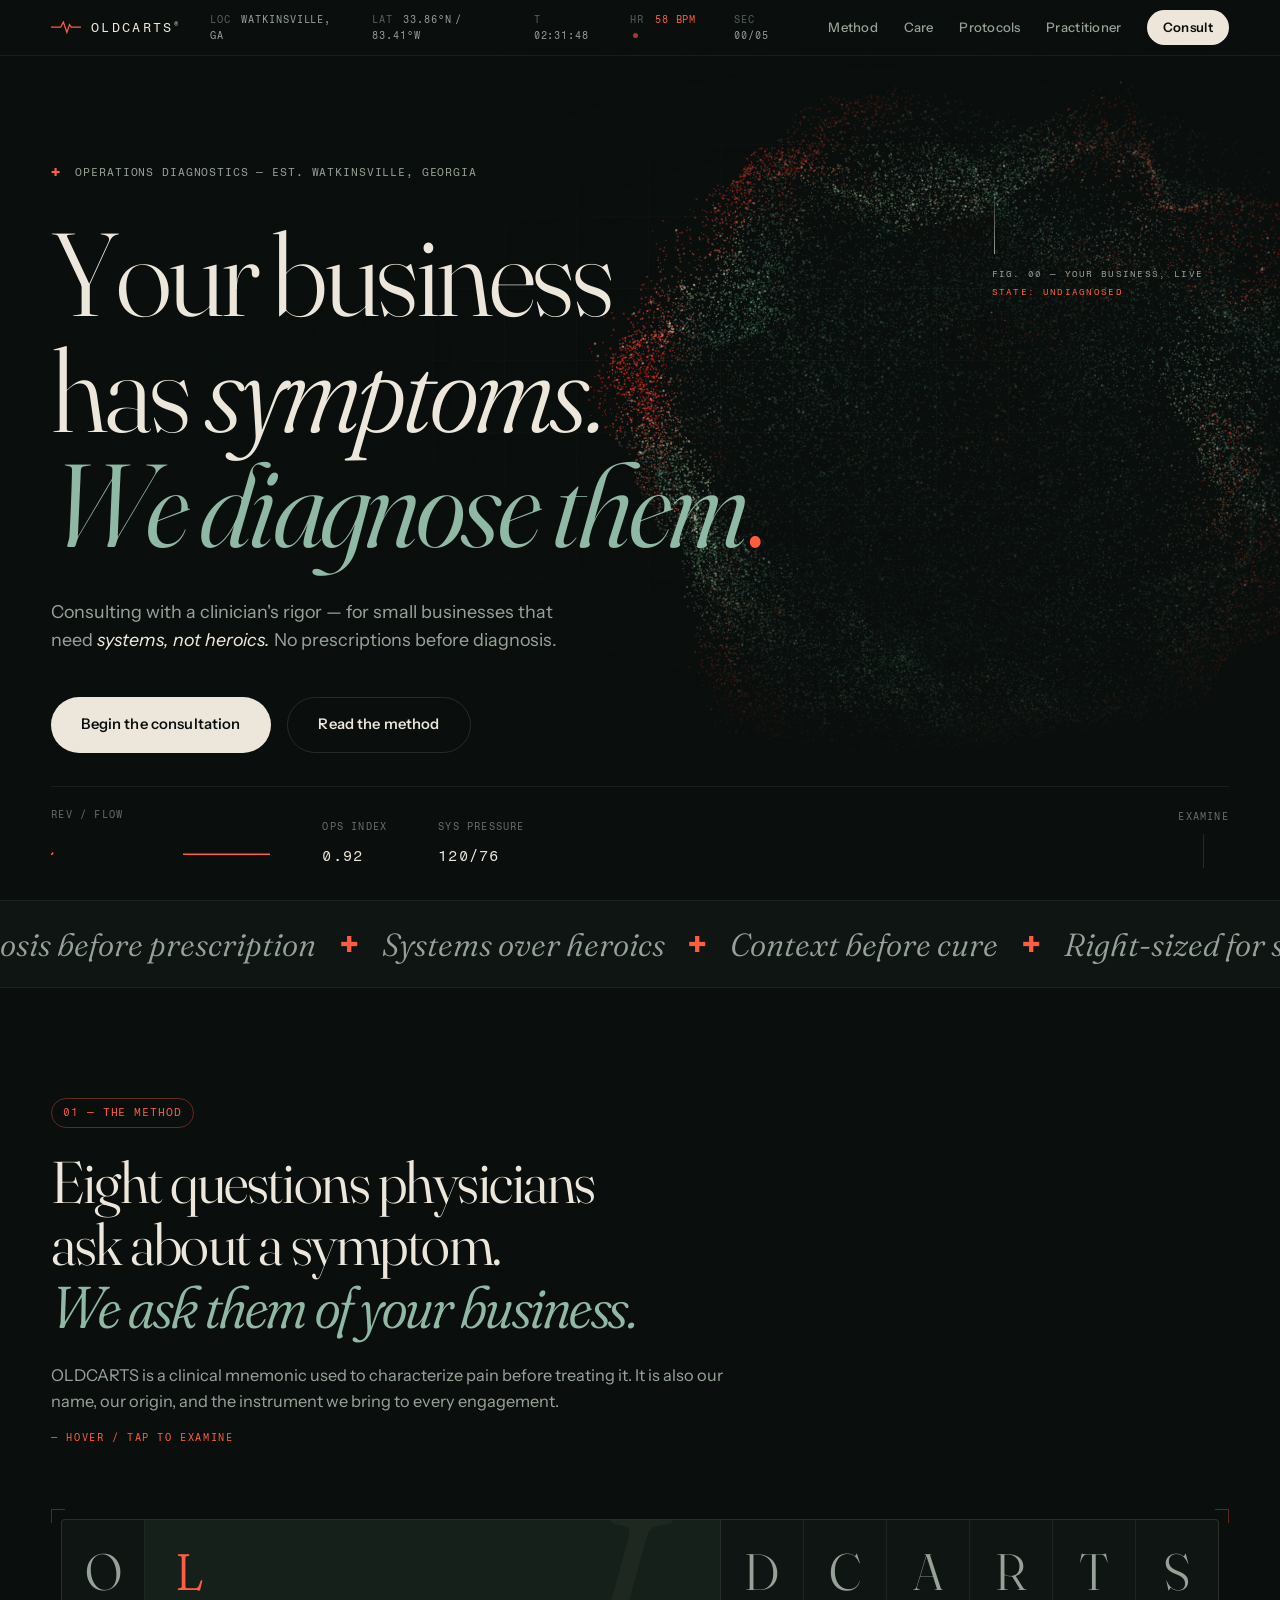
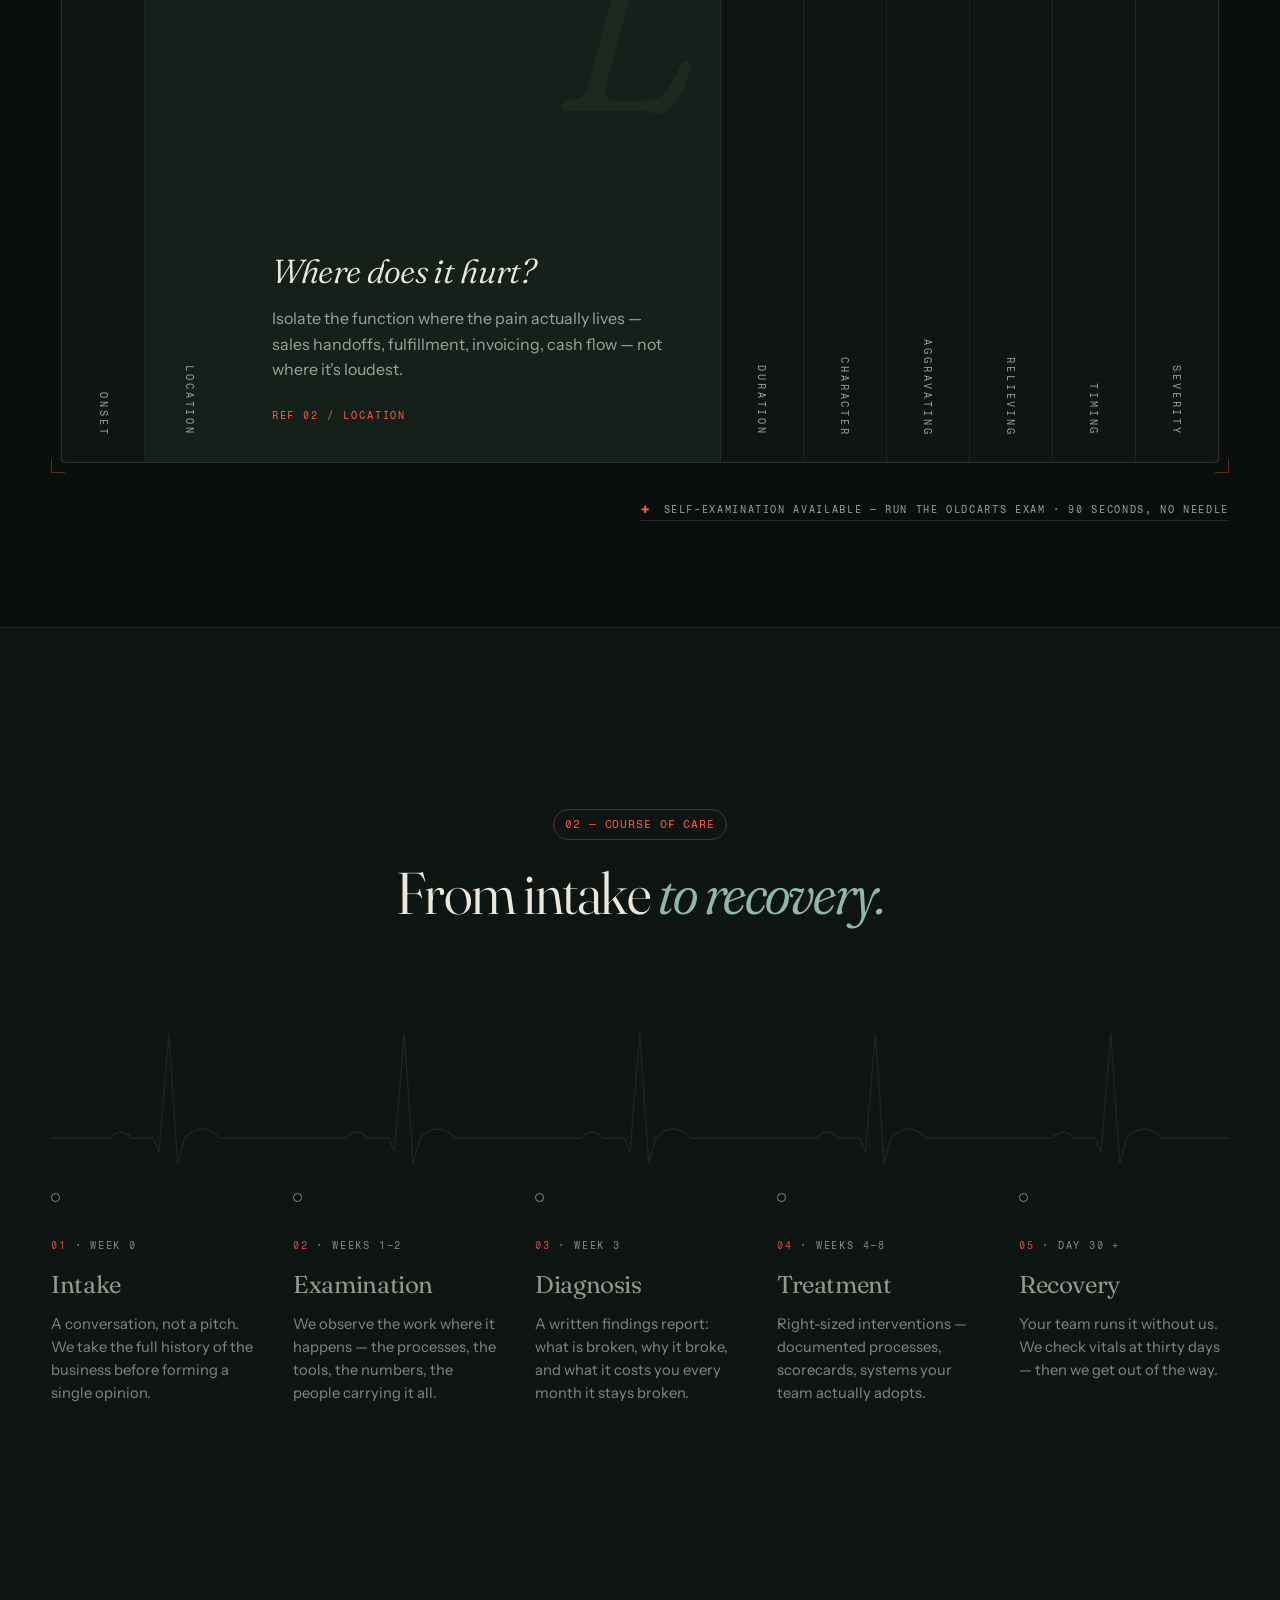
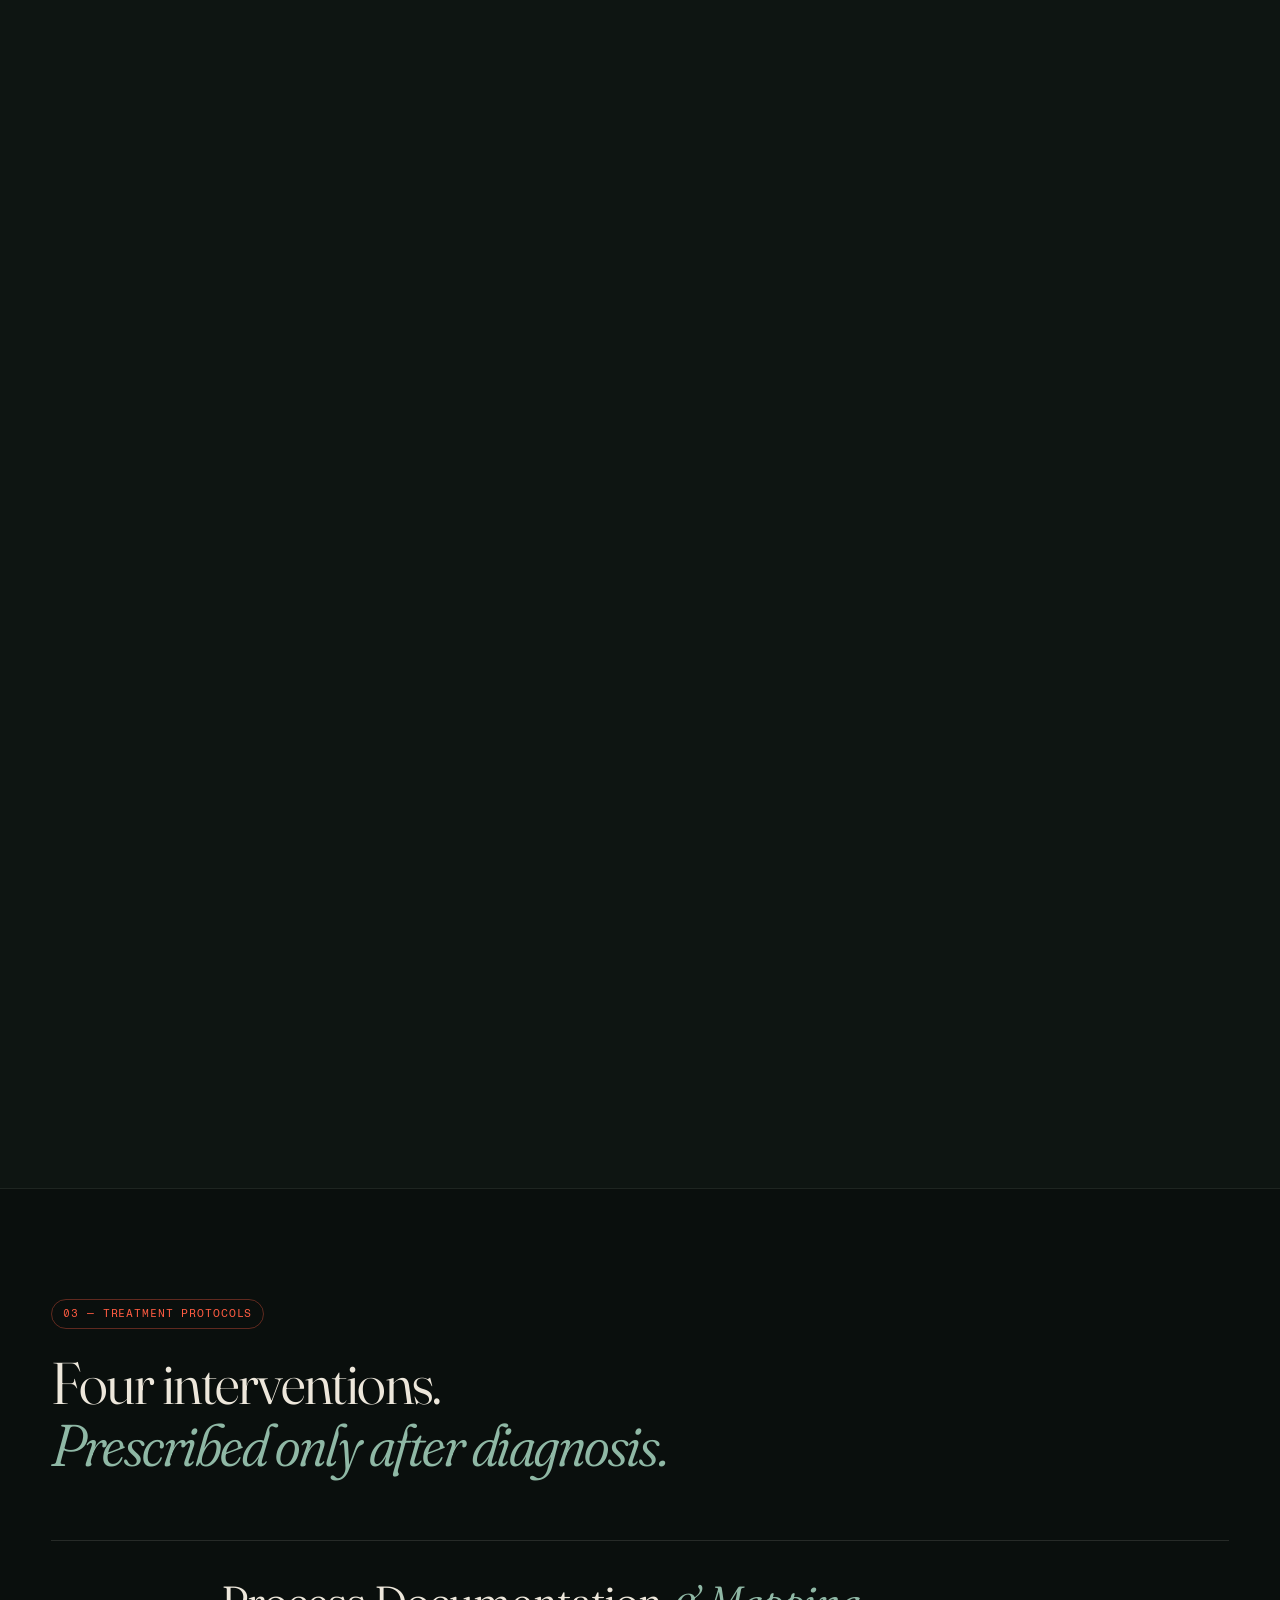
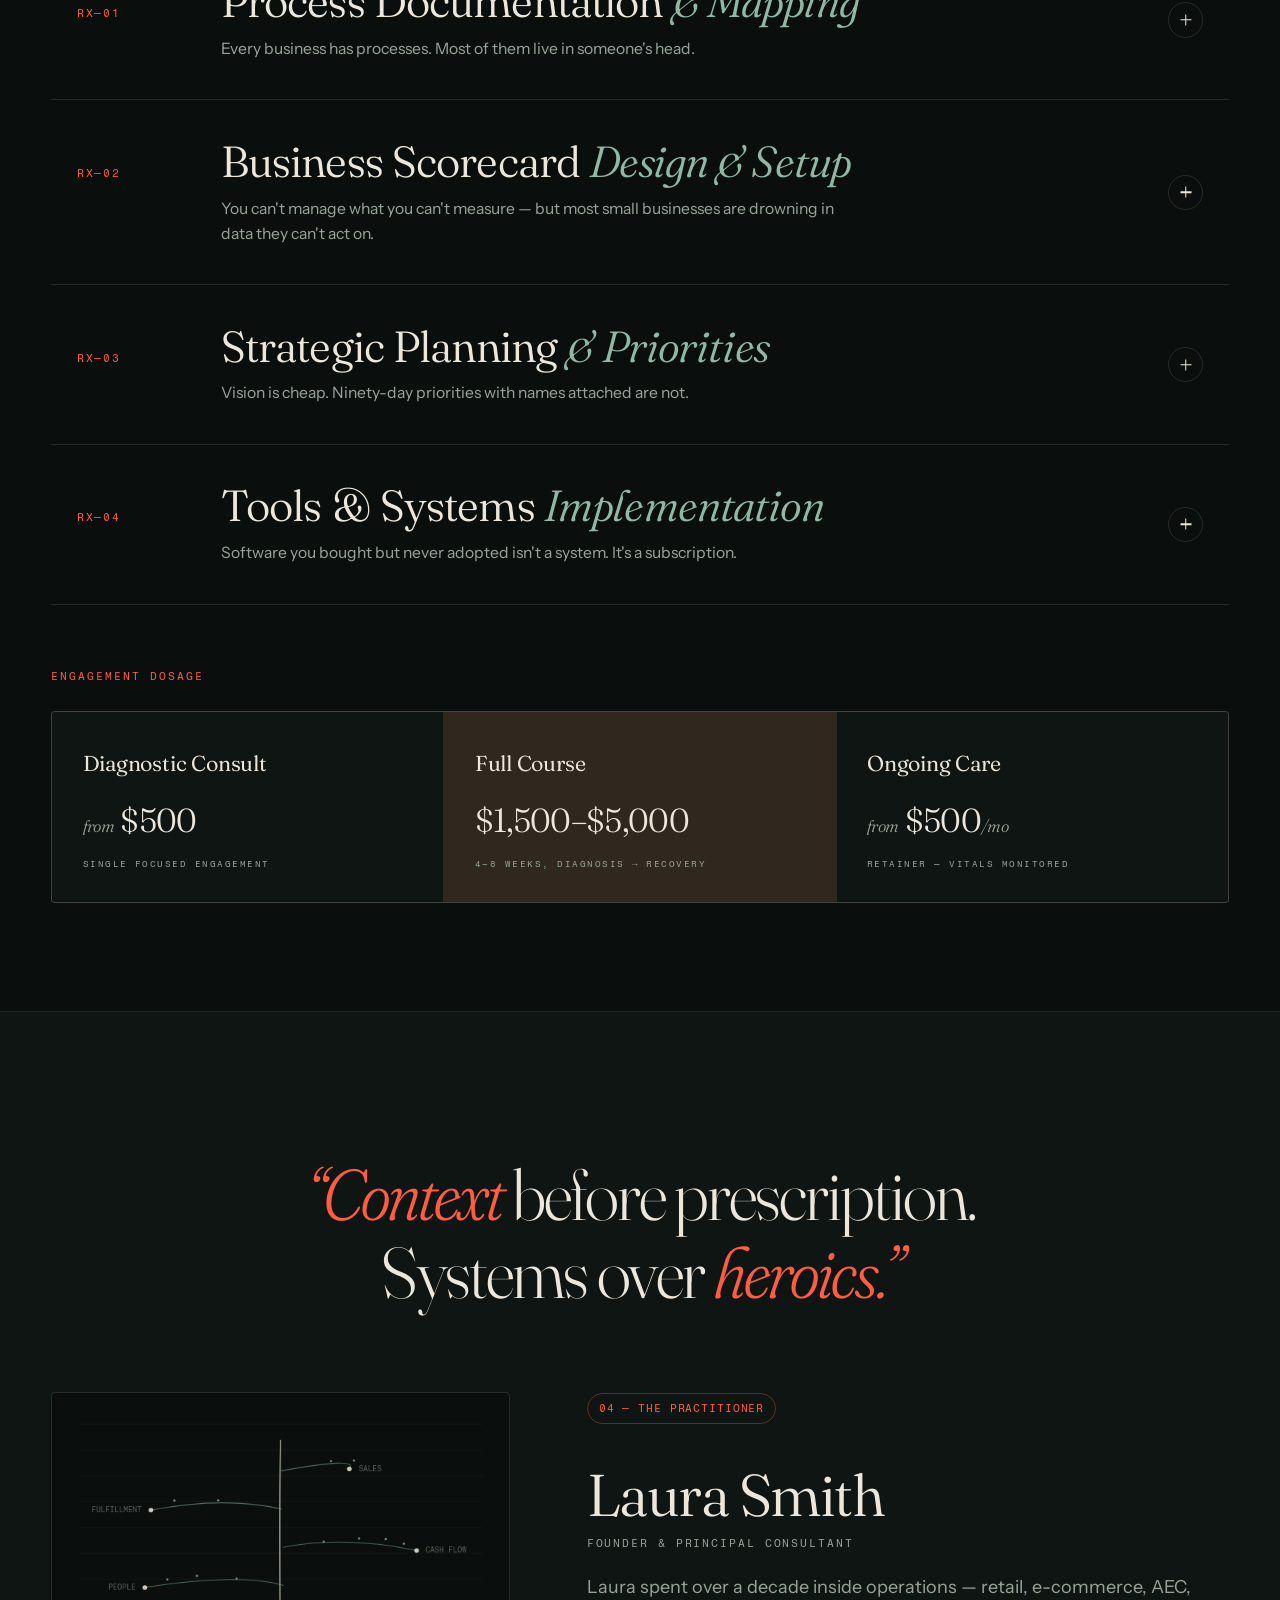
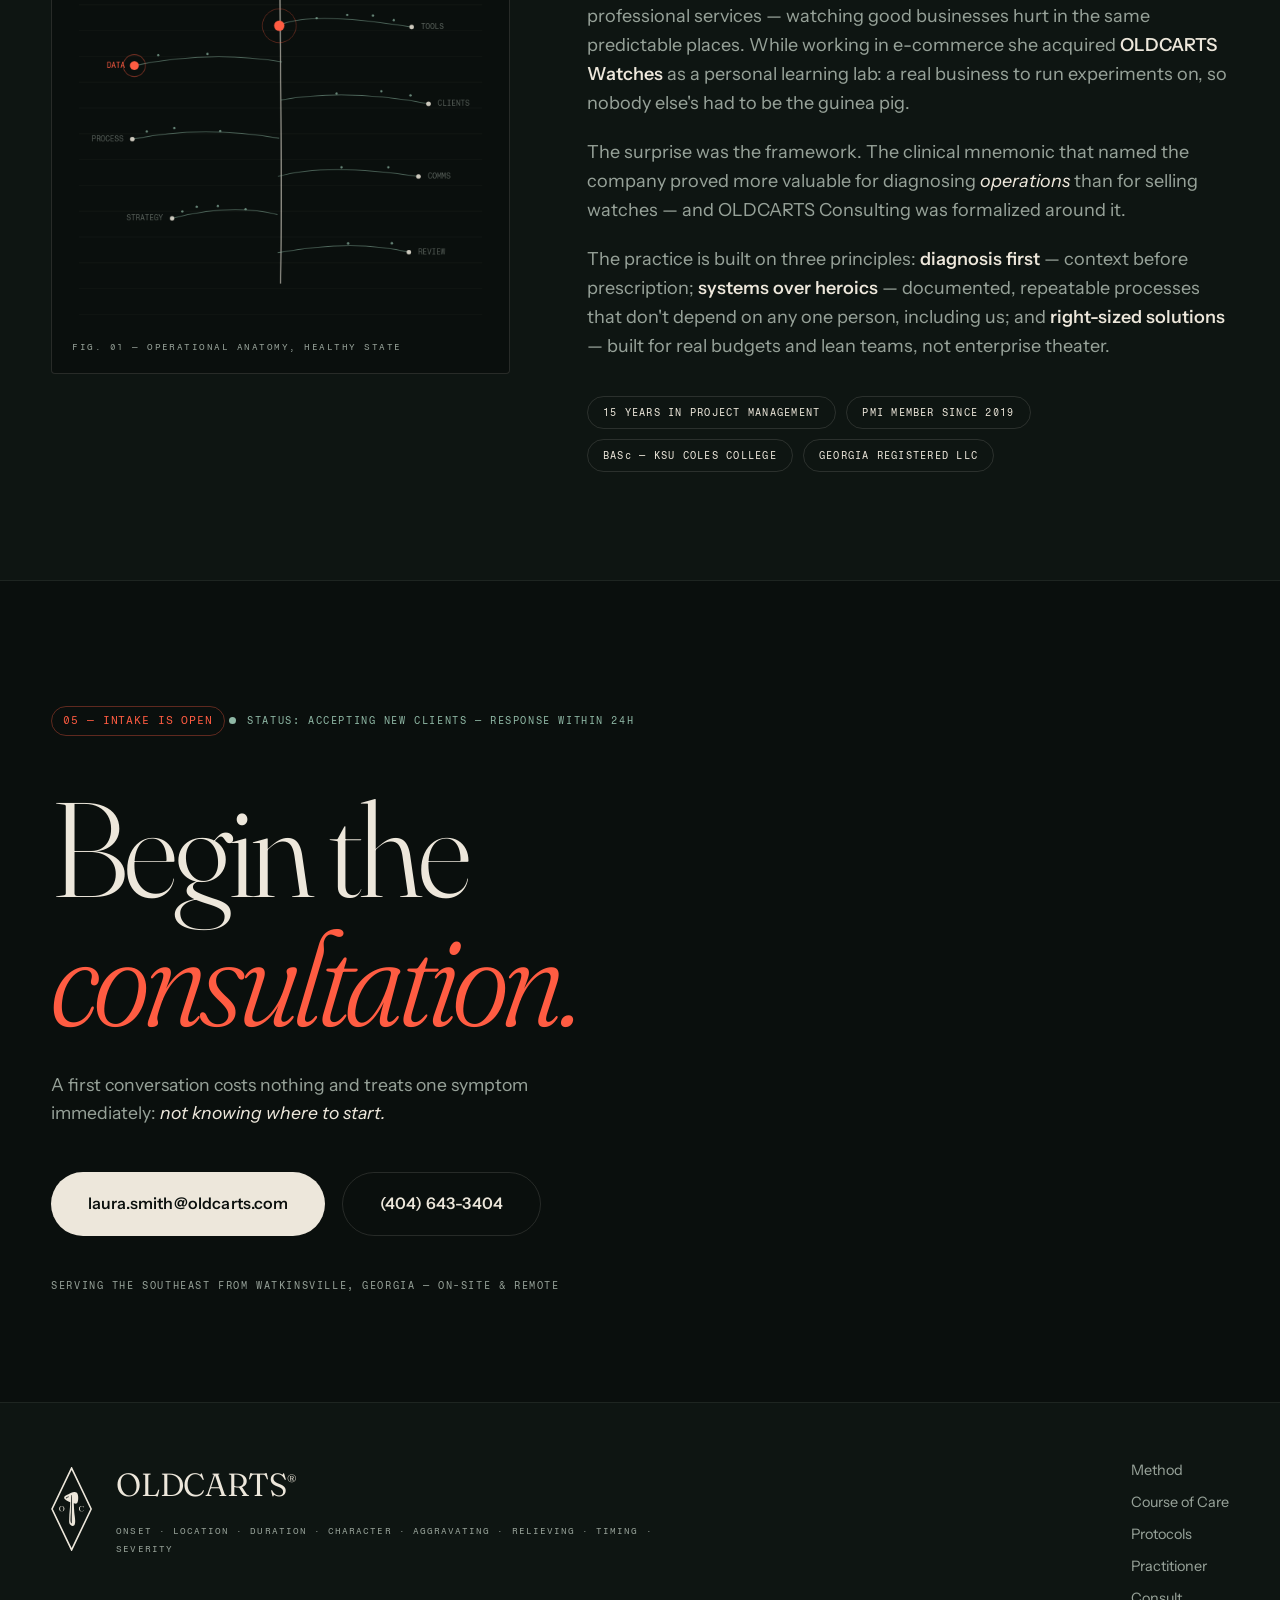
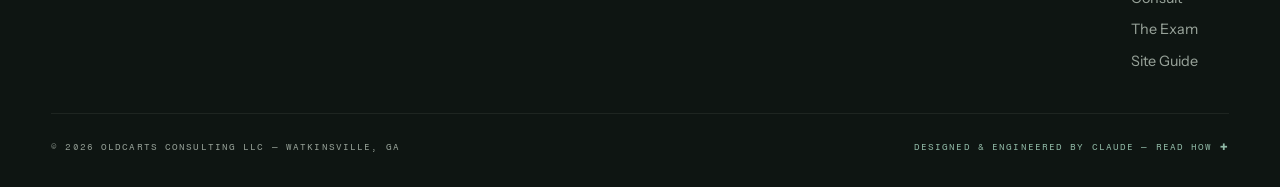
==== commit d483c664: "Credentials correction: remove PMP (not yet certified); 15 years project management Co-Authored-By: " ====
--- a/index.html
+++ b/index.html
@@ -33,7 +33,7 @@
     "address": { "@type": "PostalAddress", "addressLocality": "Watkinsville", "addressRegion": "GA", "addressCountry": "US" },
     "geo": { "@type": "GeoCoordinates", "latitude": 33.86, "longitude": -83.41 },
     "areaServed": "Southeastern United States",
-    "founder": { "@type": "Person", "name": "Laura Smith", "jobTitle": "Founder & Principal Consultant, PMP" },
+    "founder": { "@type": "Person", "name": "Laura Smith", "jobTitle": "Founder & Principal Consultant" },
     "sameAs": ["https://www.oldcartsconsulting.com"],
     "makesOffer": [
       { "@type": "Offer", "itemOffered": { "@type": "Service", "name": "Process Documentation & Mapping" } },
@@ -454,7 +454,7 @@
         <div class="practitioner__bio">
           <span class="section-head__num mono">04 — THE PRACTITIONER</span>
           <h2 class="practitioner__name">Laura Smith</h2>
-          <p class="practitioner__role mono">FOUNDER &amp; PRINCIPAL CONSULTANT, PMP</p>
+          <p class="practitioner__role mono">FOUNDER &amp; PRINCIPAL CONSULTANT</p>
           <p>
             Laura spent over a decade inside operations — retail, e-commerce, AEC,
             professional services — watching good businesses hurt in the same
@@ -475,9 +475,8 @@
             not enterprise theater.
           </p>
           <ul class="practitioner__creds mono" role="list">
-            <li>PROJECT MGMT PROFESSIONAL — PMP</li>
+            <li>15 YEARS IN PROJECT MANAGEMENT</li>
             <li>PMI MEMBER SINCE 2019</li>
-            <li>10+ YRS OPERATIONS &amp; SYSTEMS</li>
             <li>BASc — KSU COLES COLLEGE</li>
             <li>GEORGIA REGISTERED LLC</li>
           </ul>
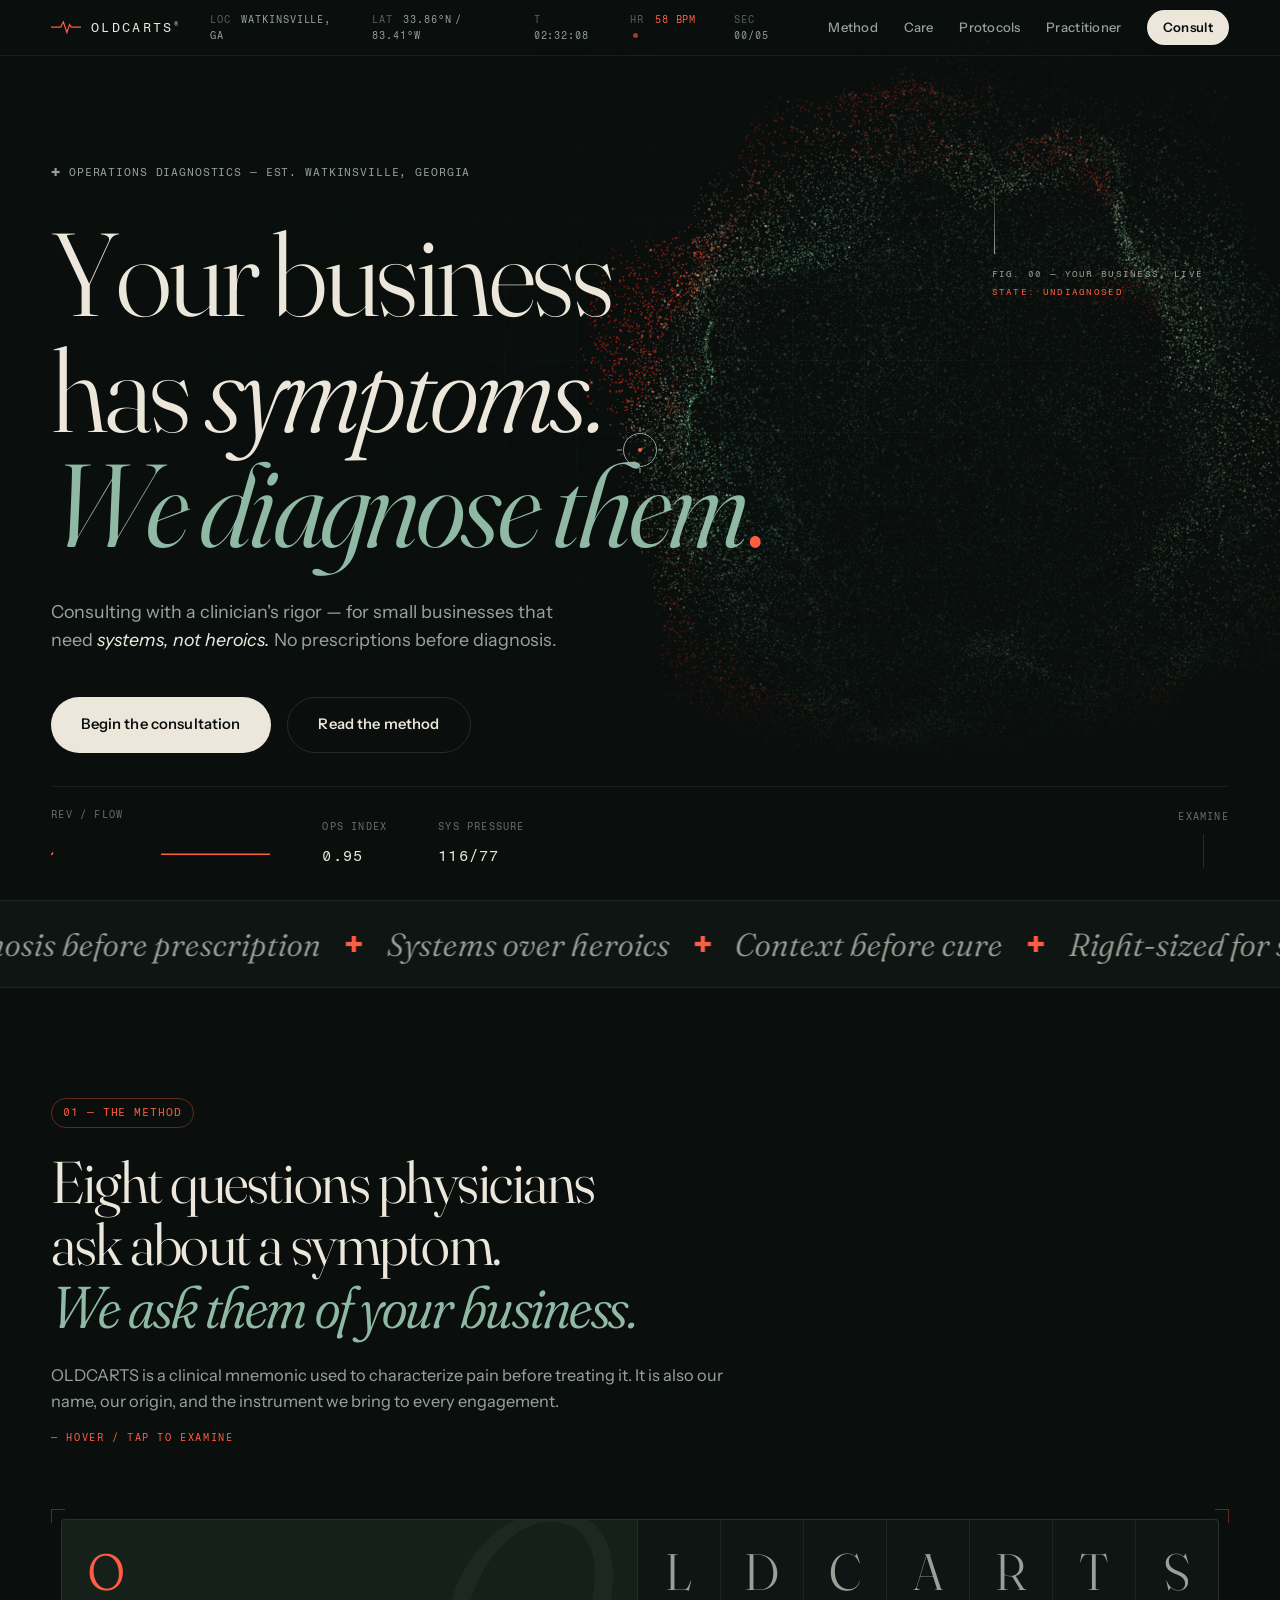
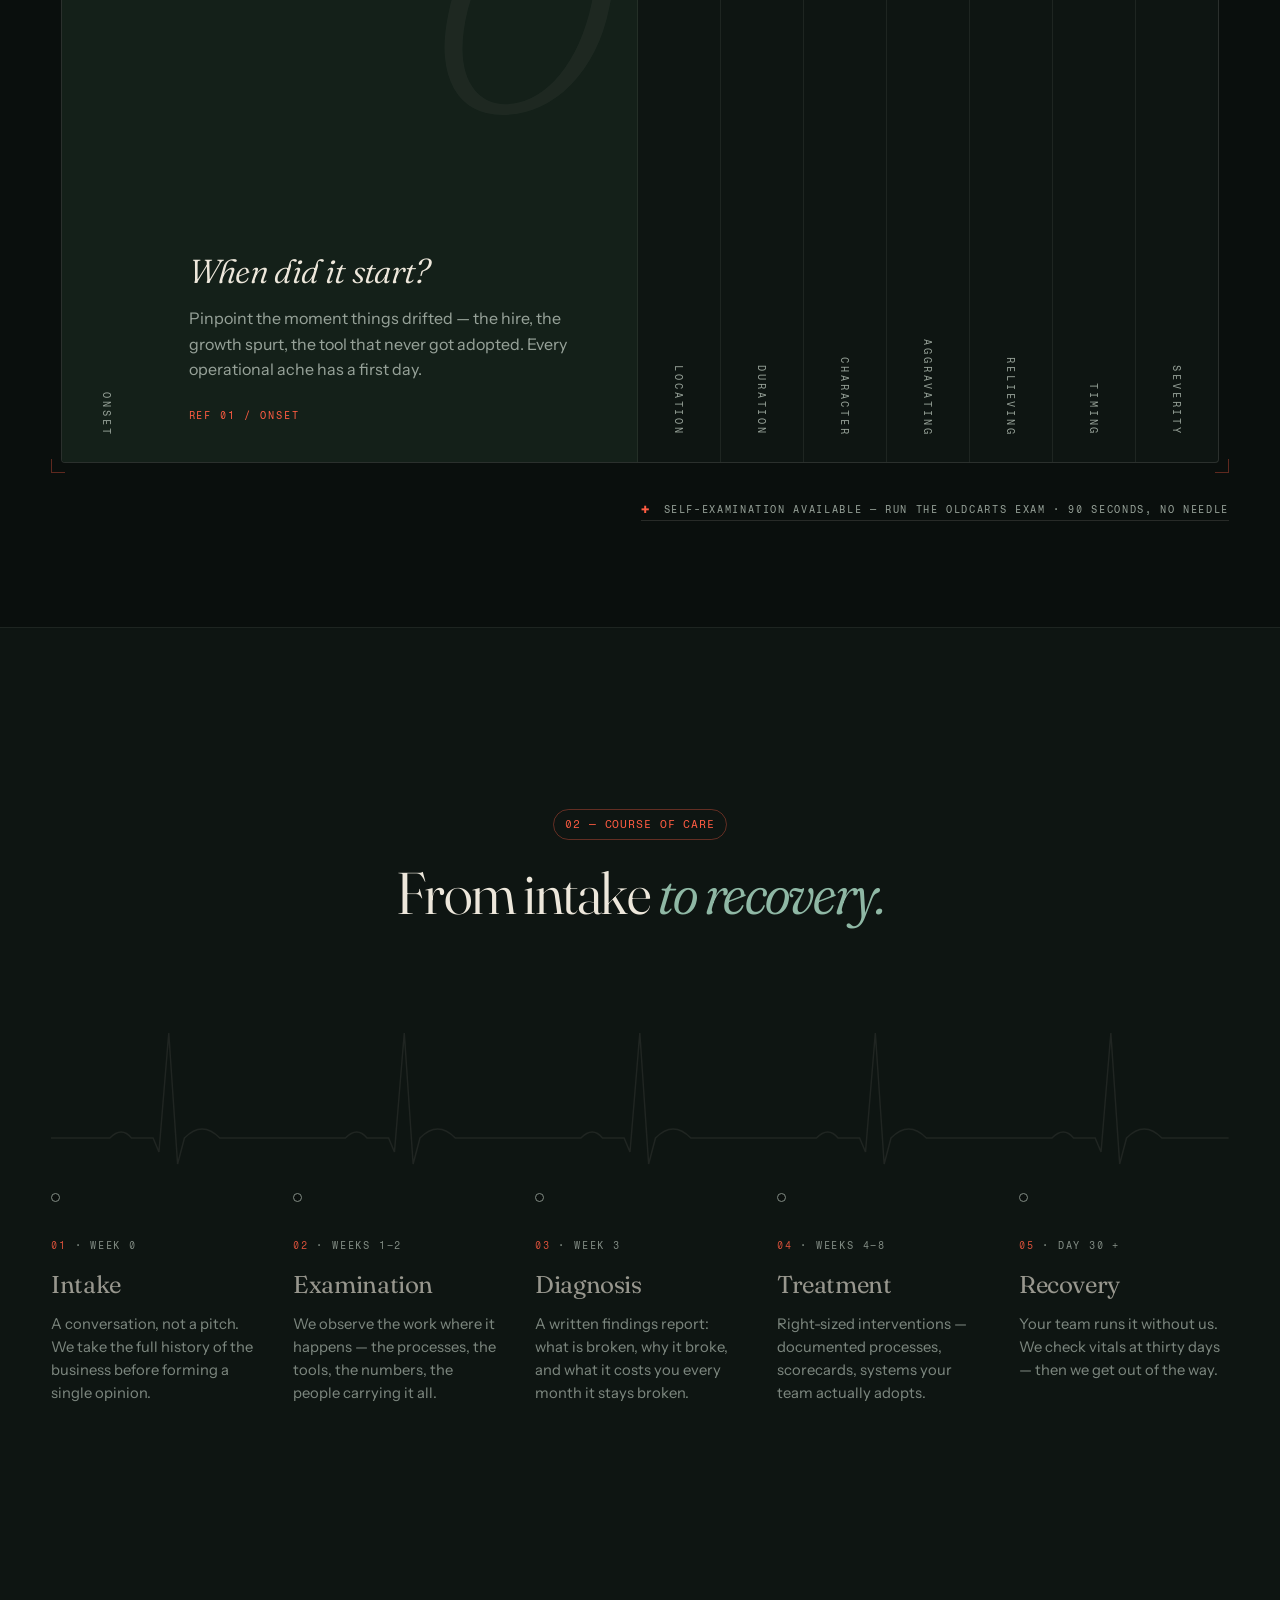
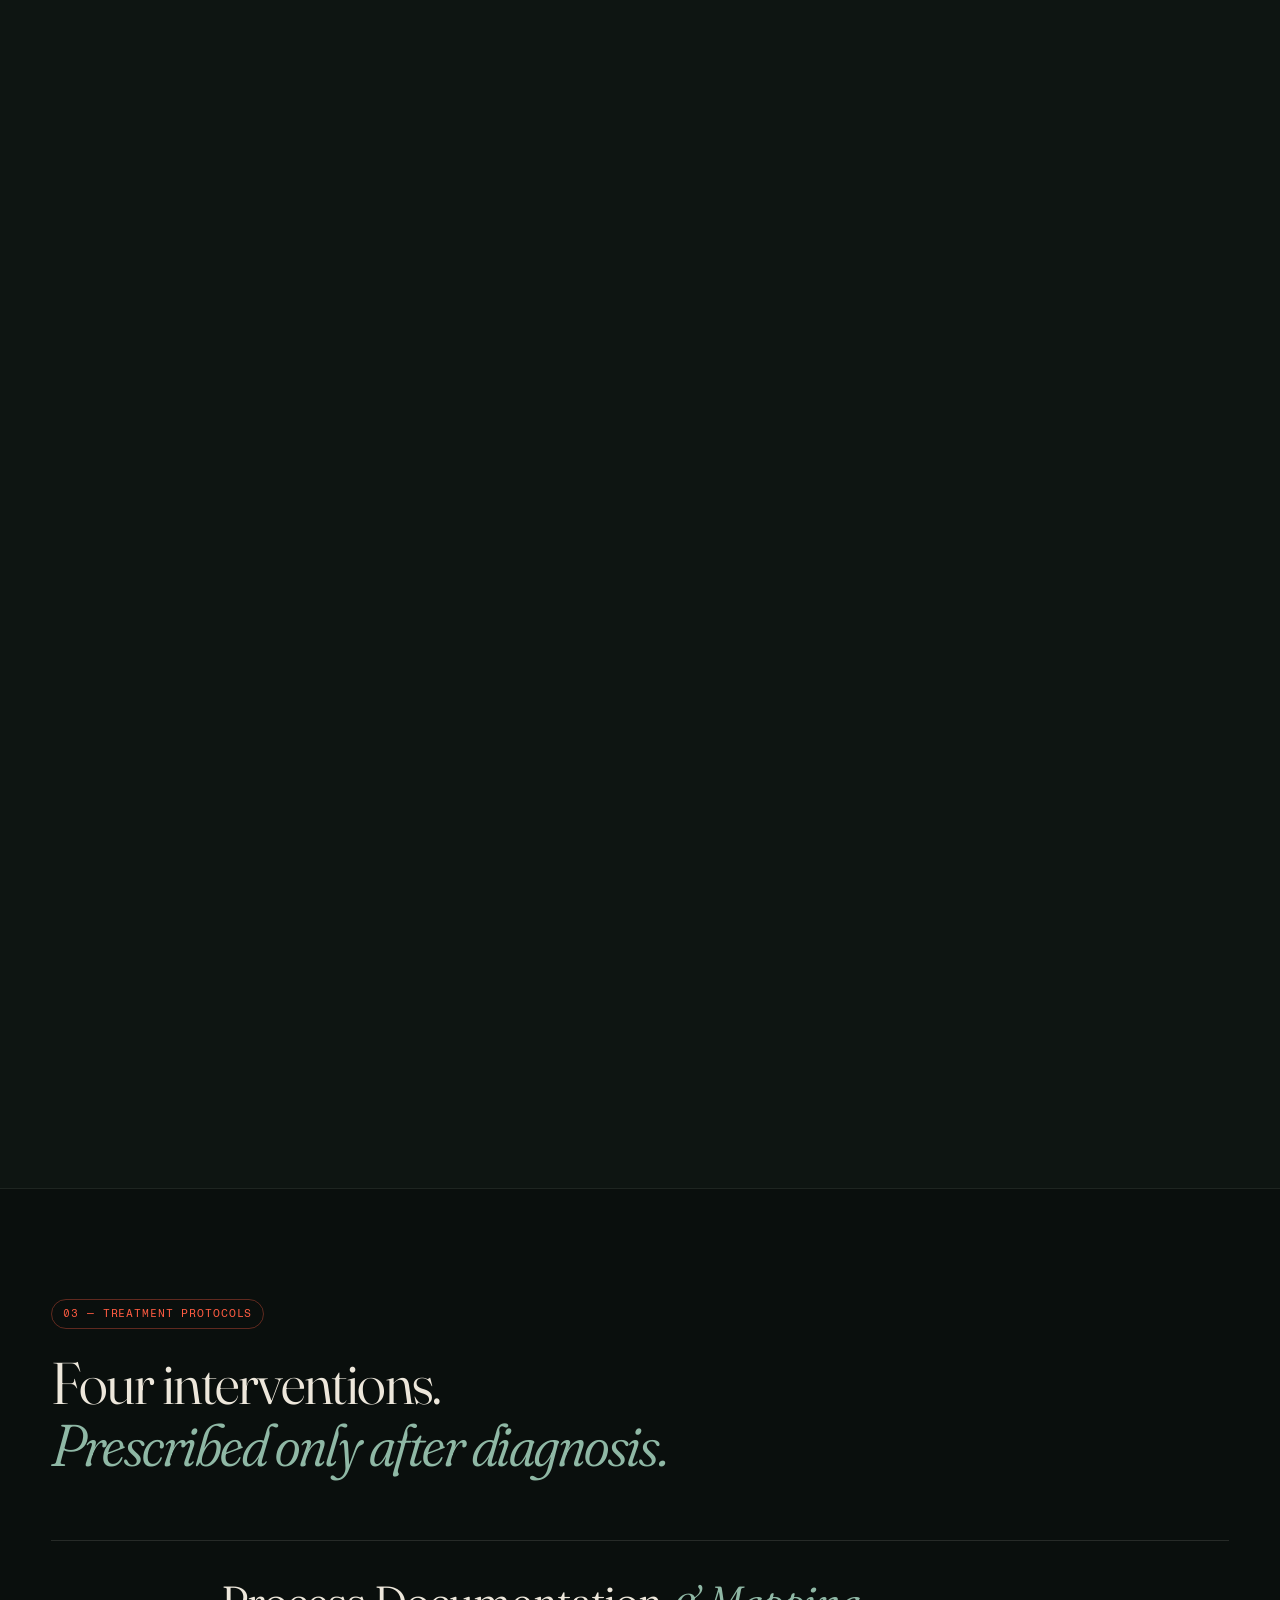
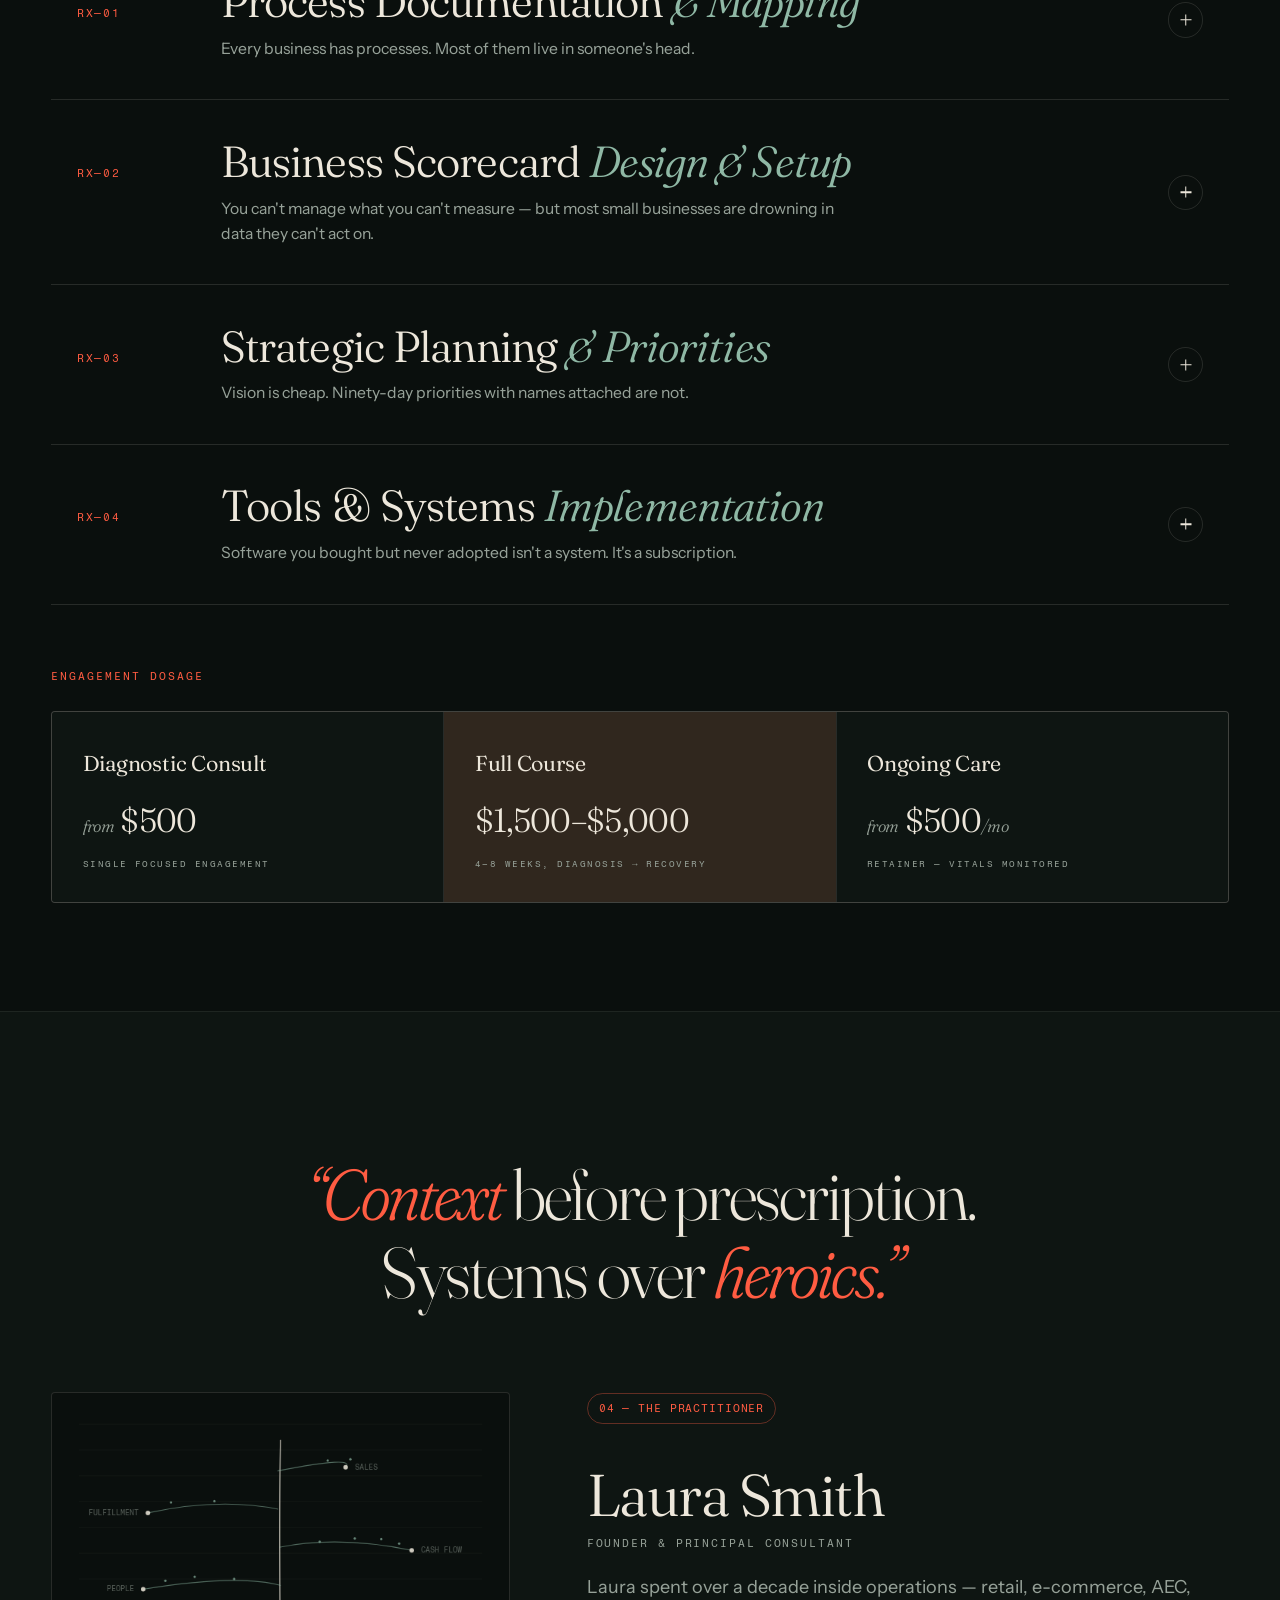
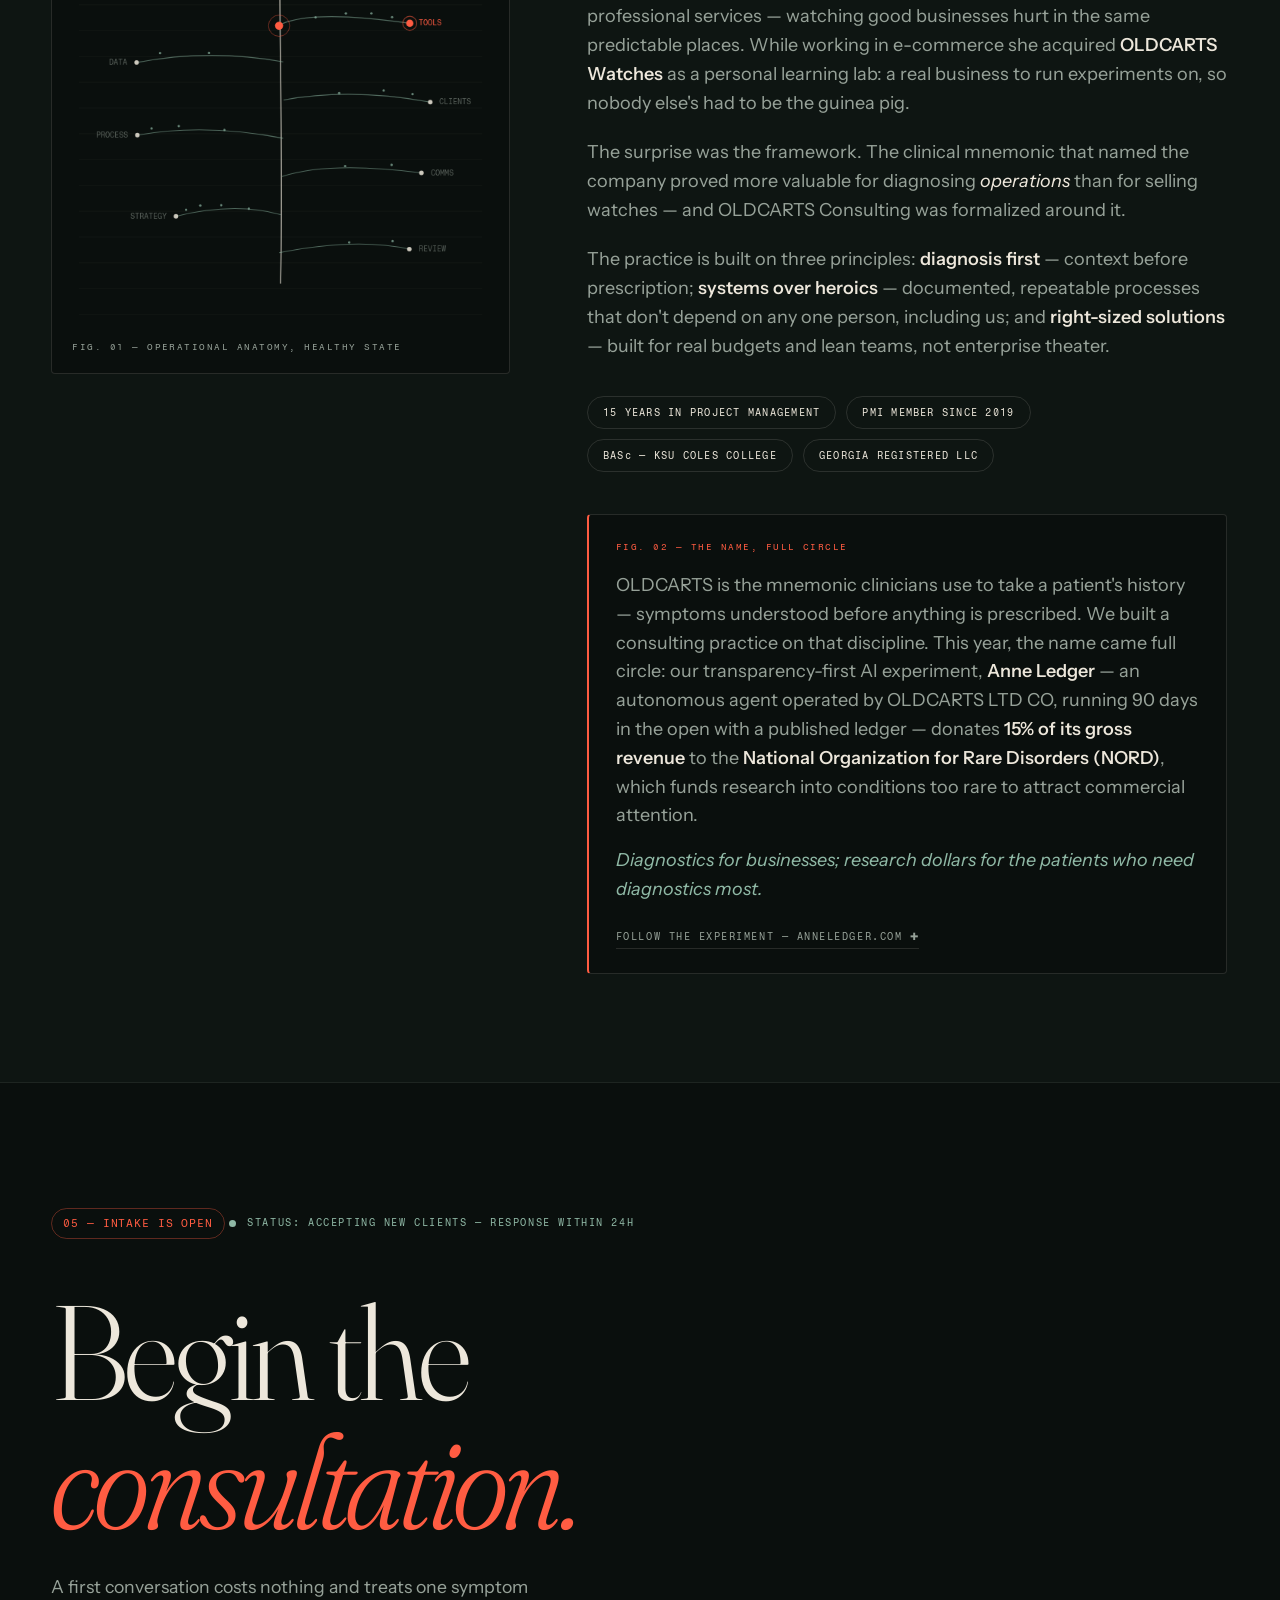
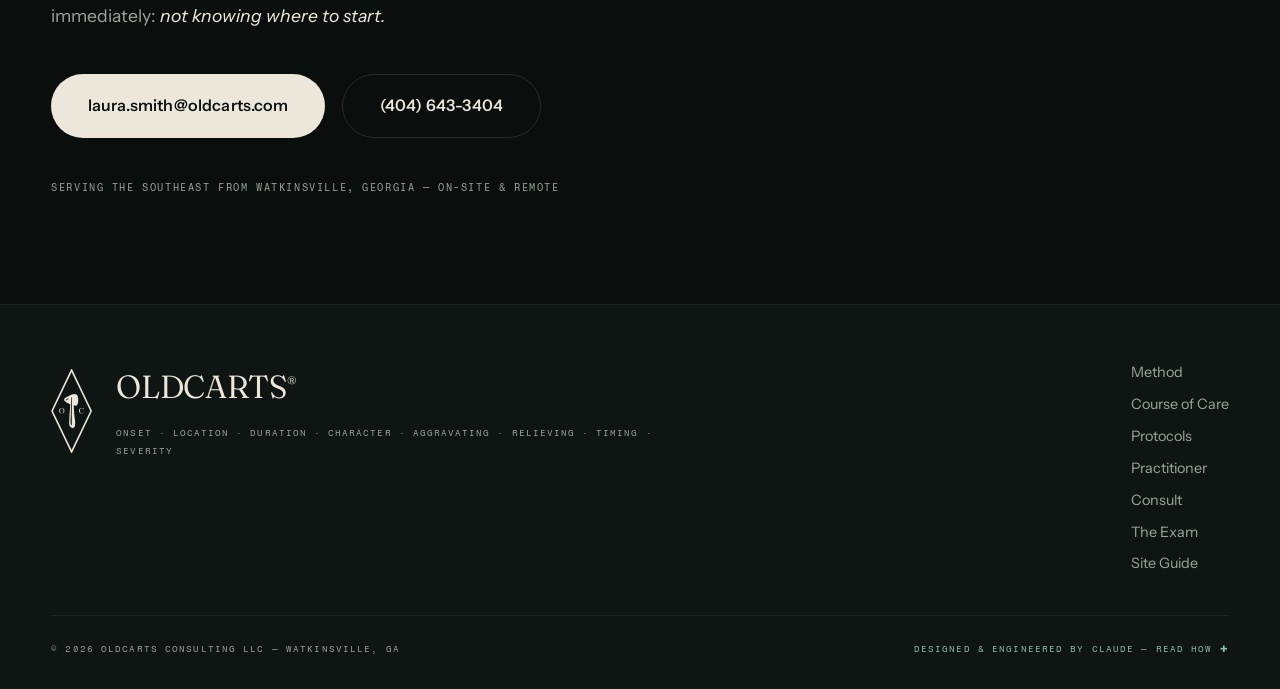
==== commit 64bc5faa: "STAGED: Anne Ledger / NORD full-circle block in Practitioner section Timing-gated per handoff brief:" ====
--- a/index.html
+++ b/index.html
@@ -480,6 +480,22 @@
             <li>BASc — KSU COLES COLLEGE</li>
             <li>GEORGIA REGISTERED LLC</li>
           </ul>
+
+          <aside class="fullcircle">
+            <span class="fullcircle__label mono">FIG. 02 — THE NAME, FULL CIRCLE</span>
+            <p>
+              OLDCARTS is the mnemonic clinicians use to take a patient's history —
+              symptoms understood before anything is prescribed. We built a consulting
+              practice on that discipline. This year, the name came full circle: our
+              transparency-first AI experiment, <strong>Anne Ledger</strong> — an autonomous
+              agent operated by OLDCARTS LTD CO, running 90 days in the open with a
+              published ledger — donates <strong>15% of its gross revenue</strong> to the
+              <strong>National Organization for Rare Disorders (NORD)</strong>, which funds
+              research into conditions too rare to attract commercial attention.
+            </p>
+            <p class="fullcircle__coda"><em>Diagnostics for businesses; research dollars for the patients who need diagnostics most.</em></p>
+            <a class="fullcircle__link mono" href="https://anneledger.com" rel="noopener">FOLLOW THE EXPERIMENT — ANNELEDGER.COM <span aria-hidden="true">✚</span></a>
+          </aside>
         </div>
       </div>
     </section>
--- a/assets/css/main.css
+++ b/assets/css/main.css
@@ -843,6 +843,34 @@
   transition: border-color .3s, color .3s, background .3s;
 }
 .practitioner__creds li:hover { border-color: var(--sage); color: var(--sage); background: rgba(143,184,165,.06); }
+.fullcircle {
+  margin-top: 2.6rem;
+  max-width: 40rem;
+  border: 1px solid var(--line);
+  border-left: 2px solid var(--pulse);
+  border-radius: 4px;
+  background: var(--ink);
+  padding: 1.6rem 1.7rem 1.5rem;
+}
+.fullcircle__label {
+  display: block;
+  font-size: .58rem; letter-spacing: .16em;
+  color: var(--pulse);
+  margin-bottom: 1rem;
+}
+.fullcircle p { color: var(--bone-dim); margin-bottom: 1rem; }
+.fullcircle p strong { color: var(--bone); font-weight: 560; }
+.fullcircle__coda em { color: var(--sage); }
+.fullcircle__link {
+  display: inline-block;
+  font-size: .6rem; letter-spacing: .16em;
+  color: var(--bone-dim);
+  border-bottom: 1px solid var(--line);
+  padding-bottom: .25rem;
+  transition: color .3s, border-color .3s;
+}
+.fullcircle__link:hover { color: var(--pulse); border-color: var(--pulse); }
+
 @media (max-width: 900px) {
   .practitioner__grid { grid-template-columns: 1fr; }
   .practitioner__specimen { position: static; max-width: 30rem; }
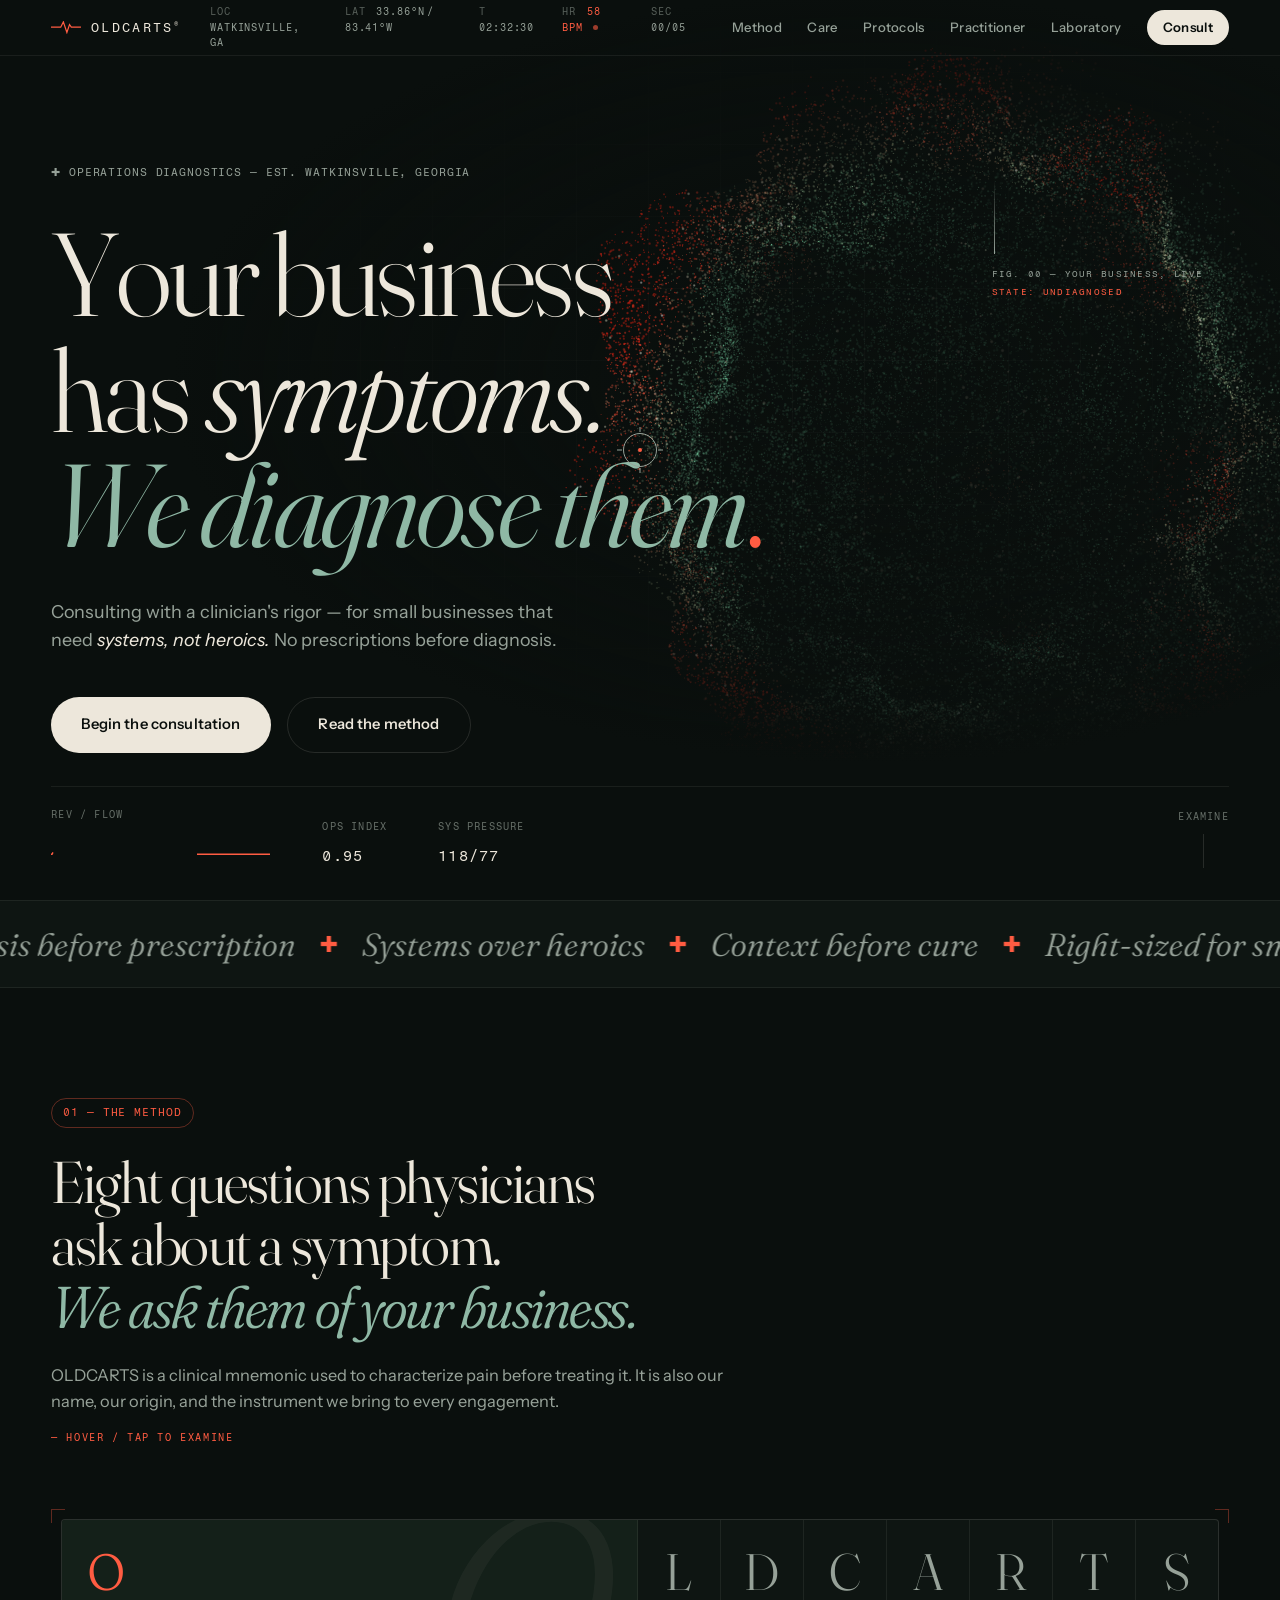
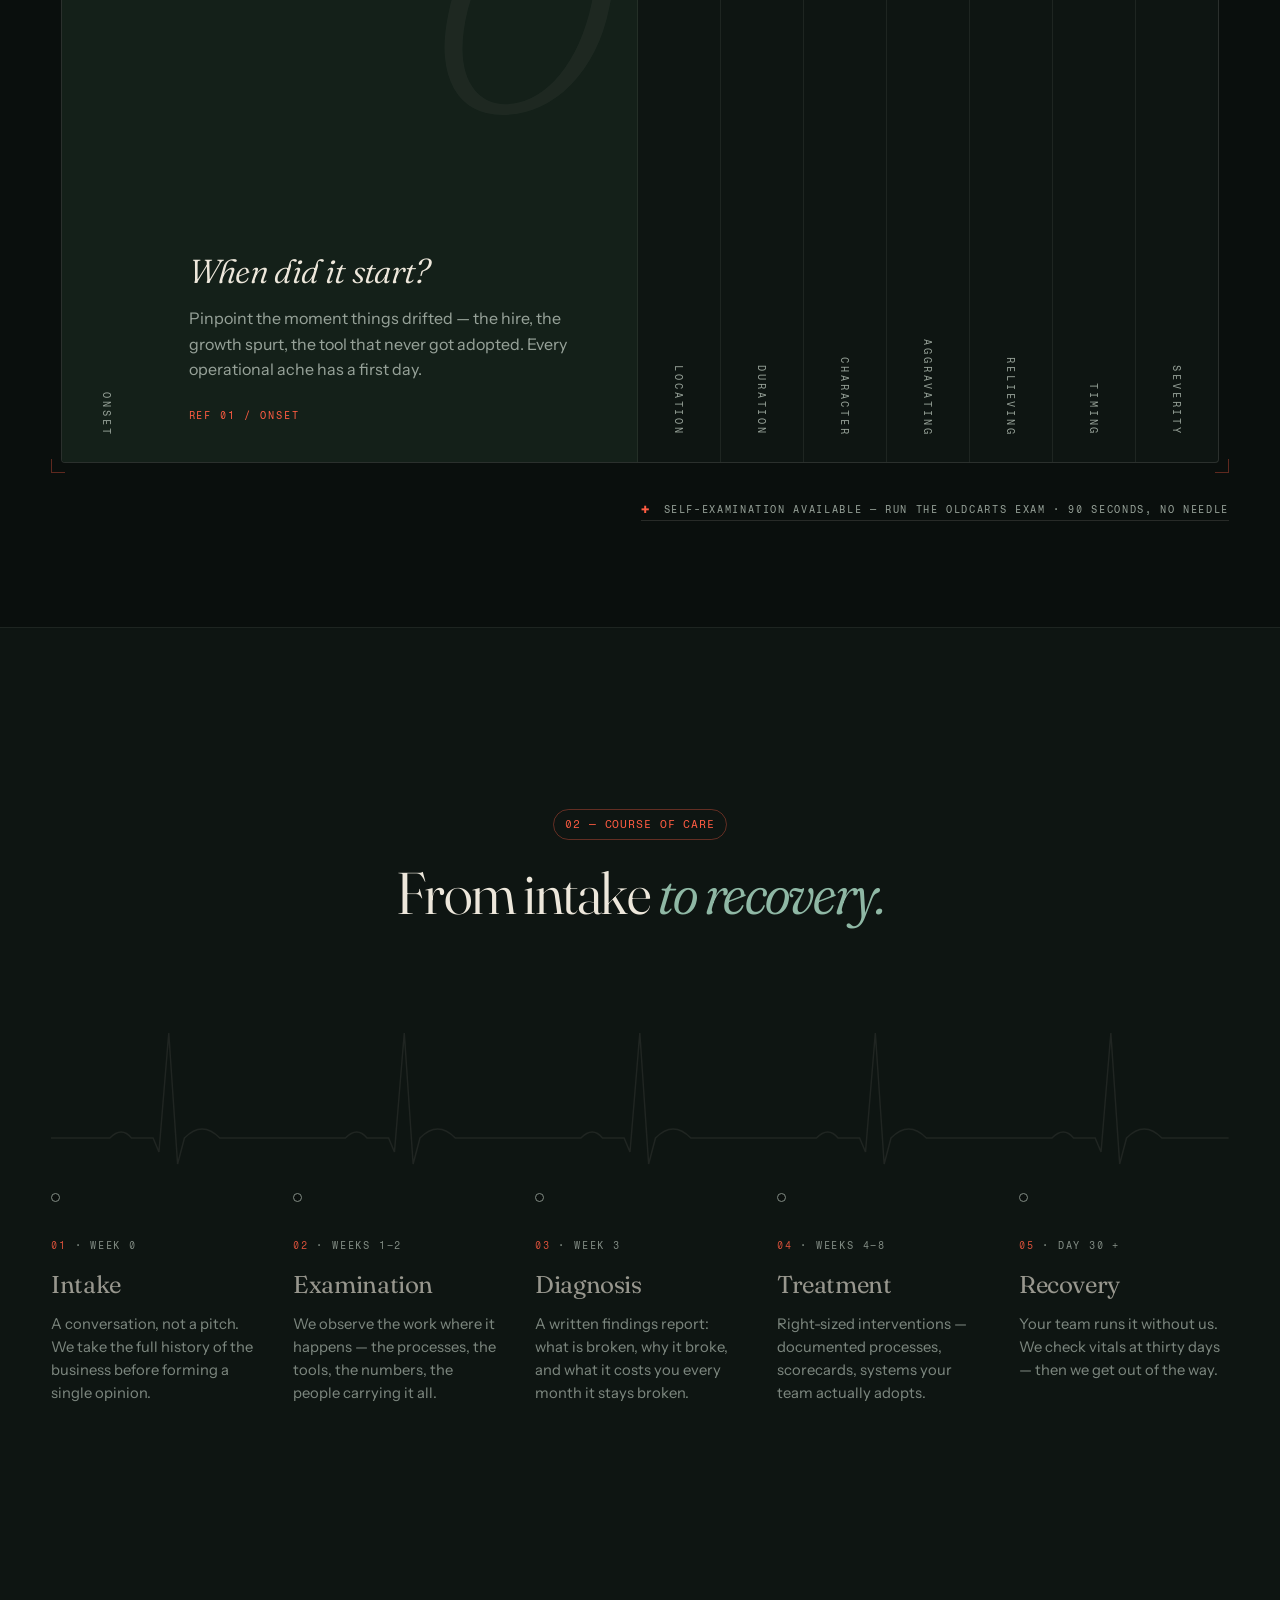
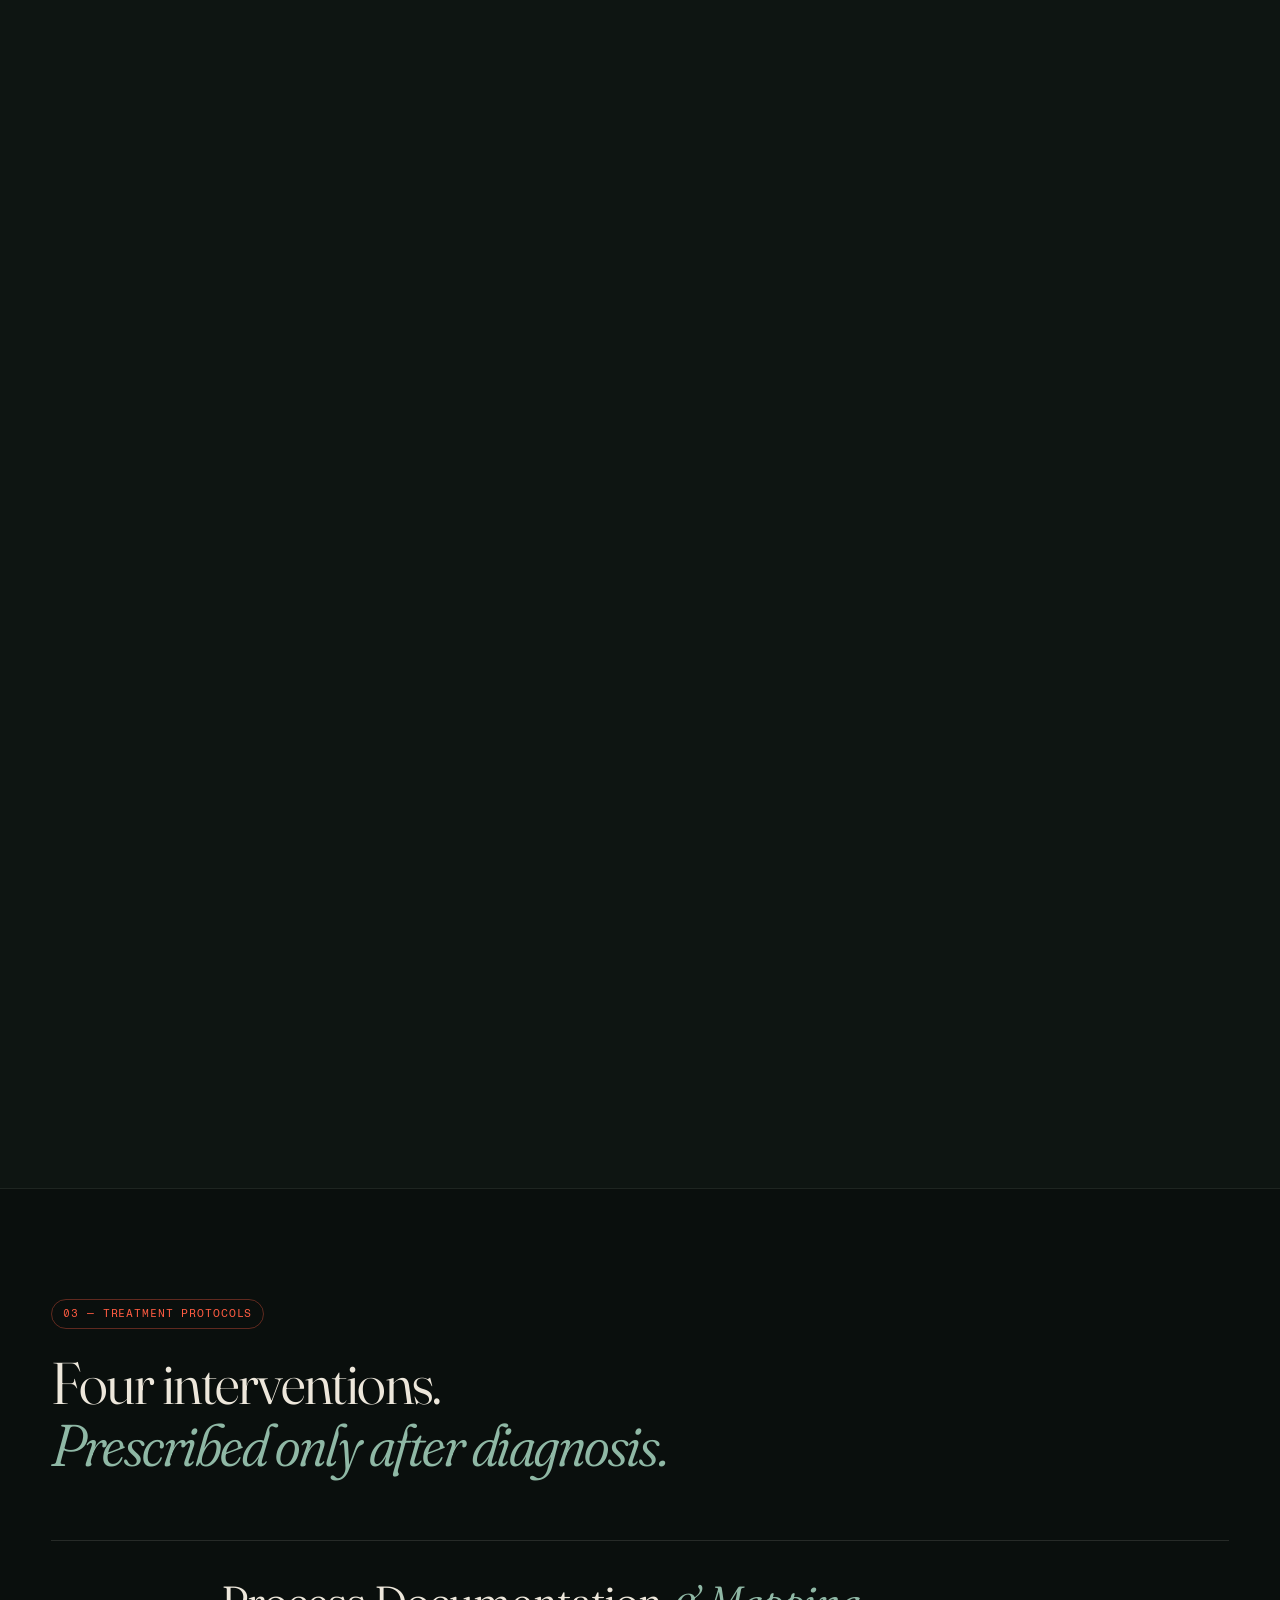
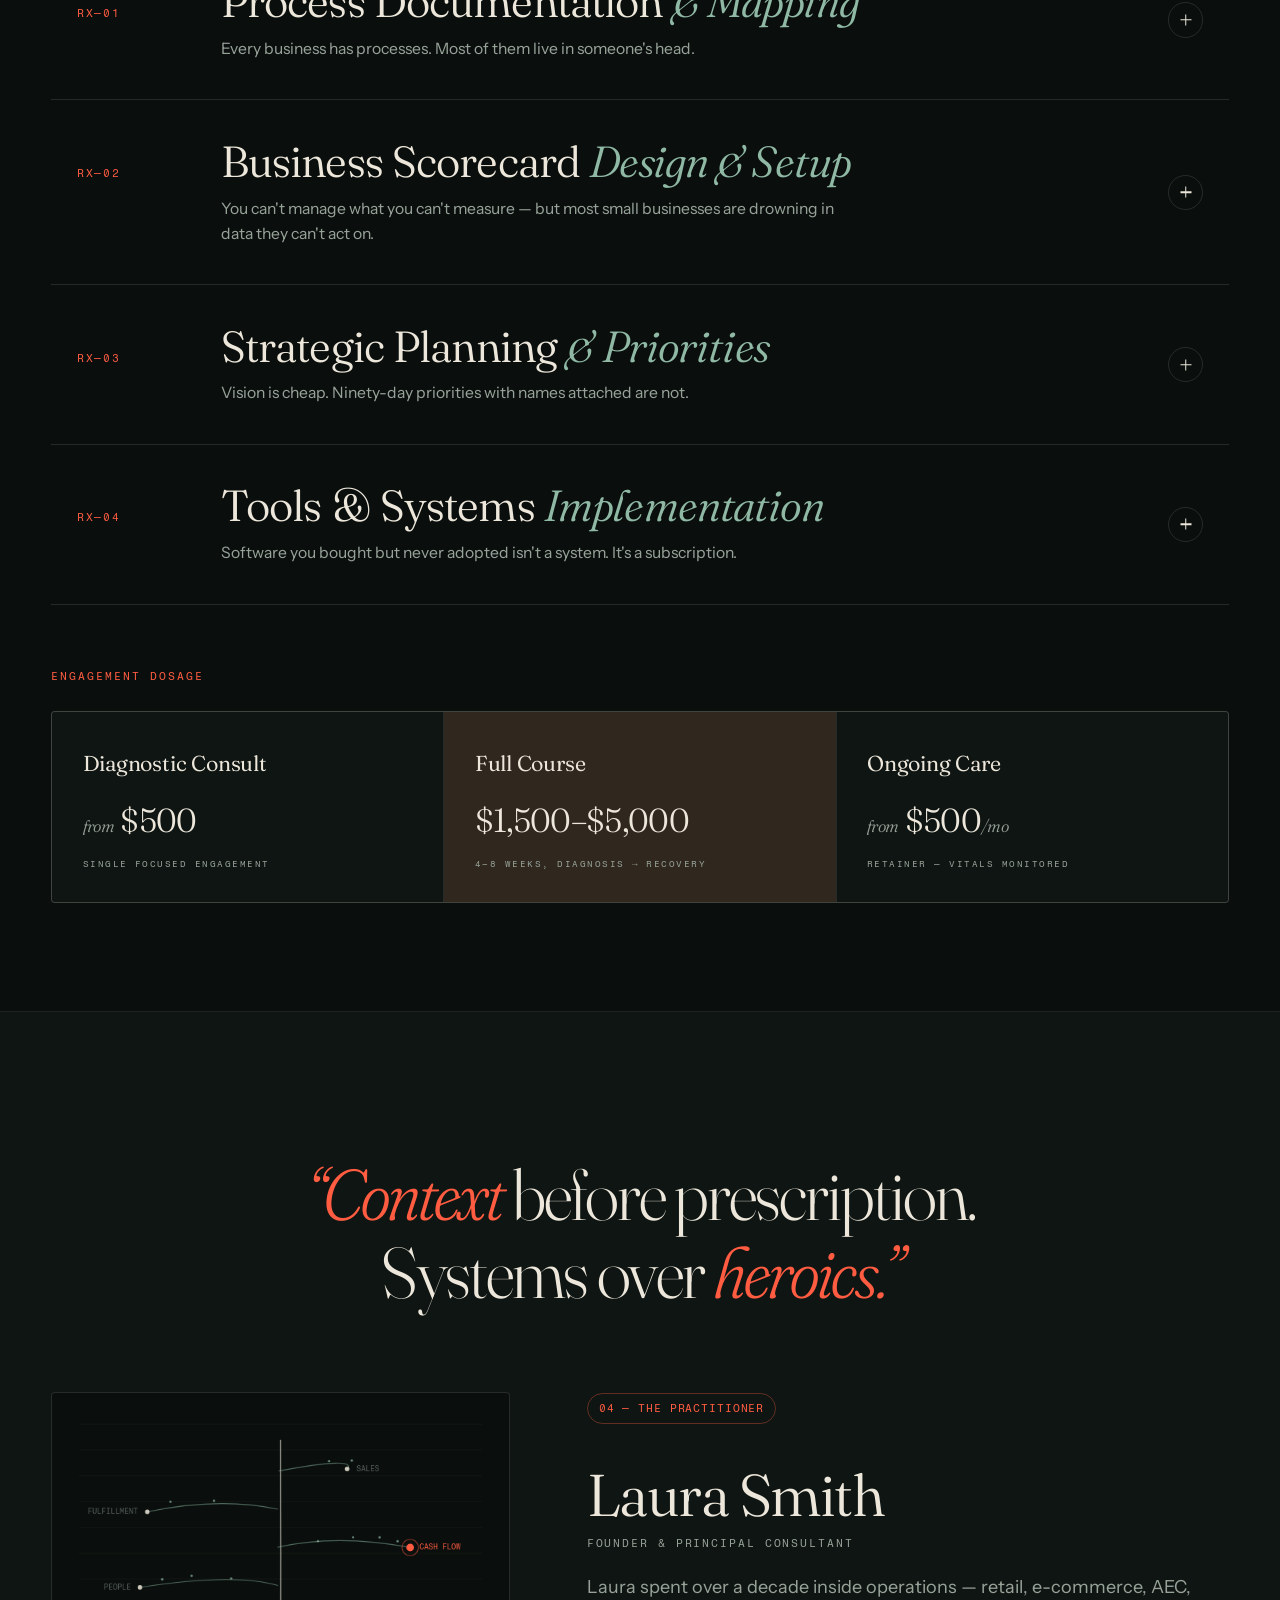
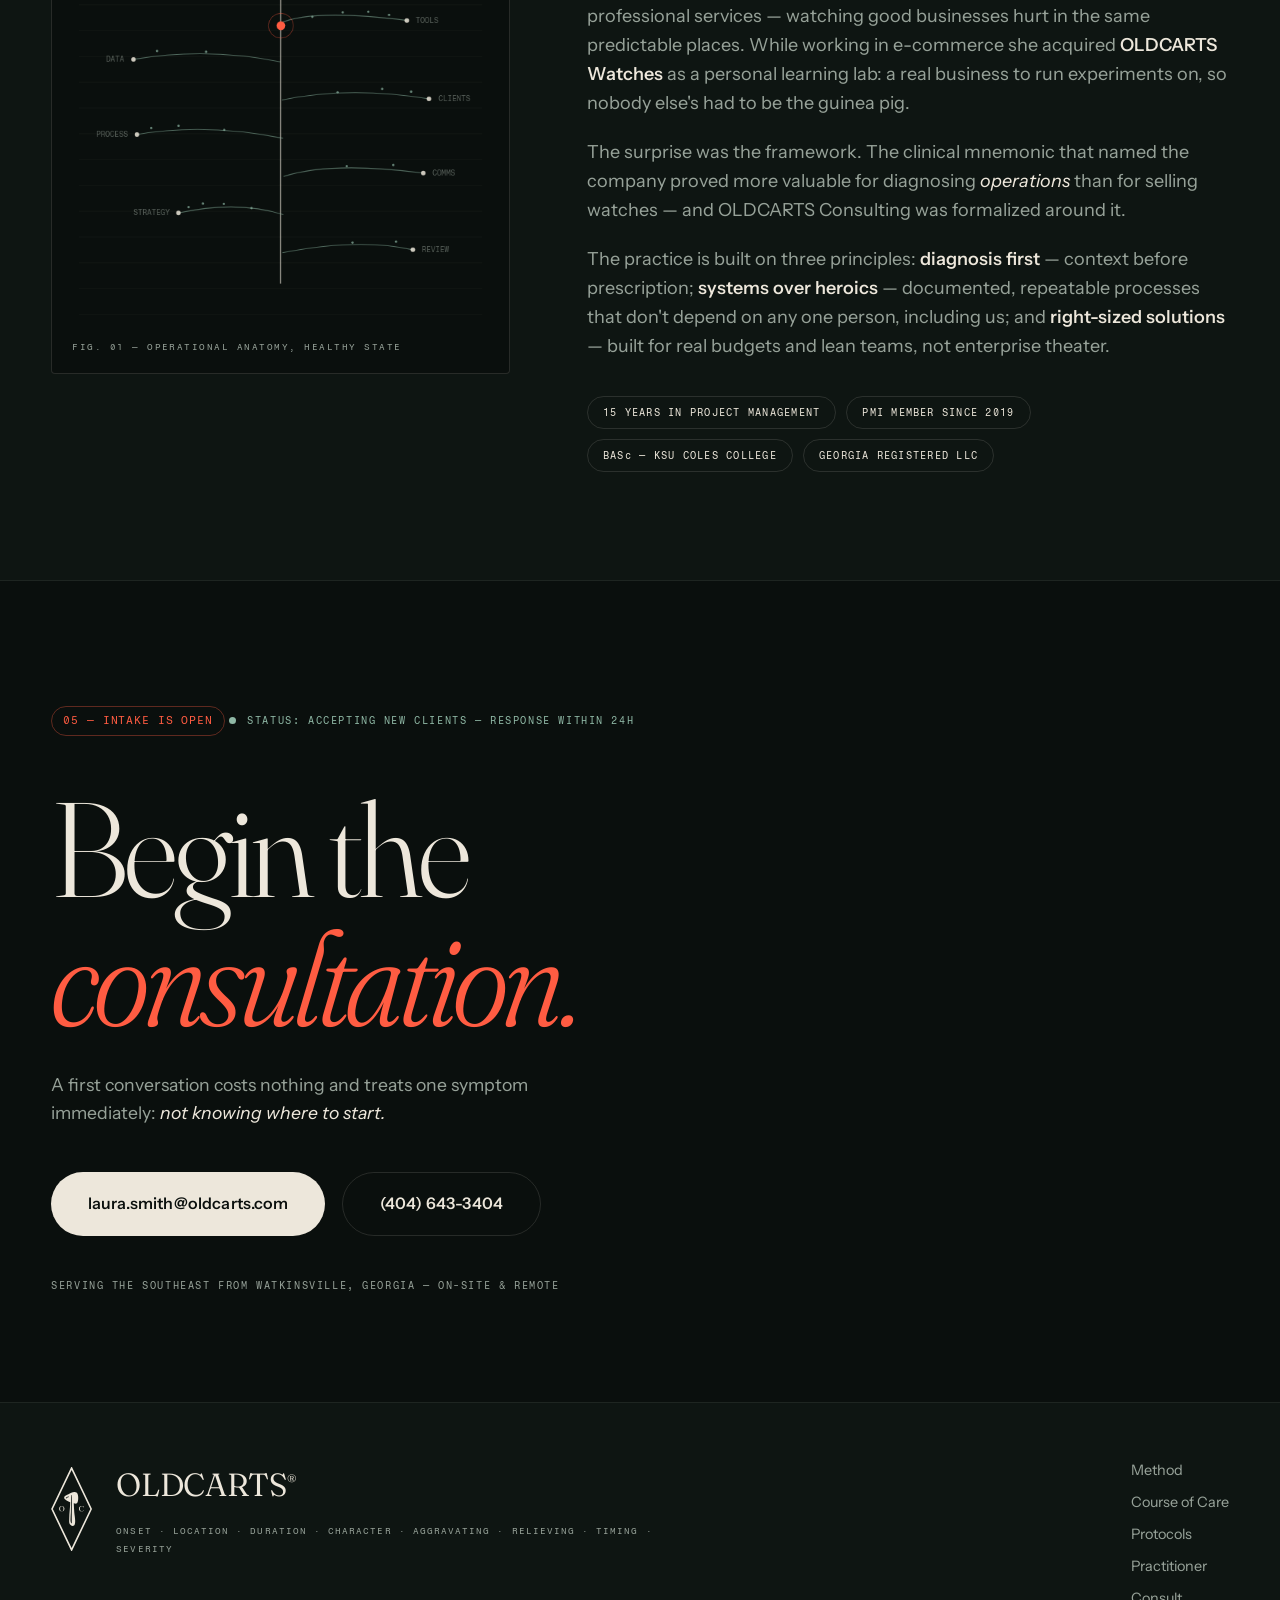
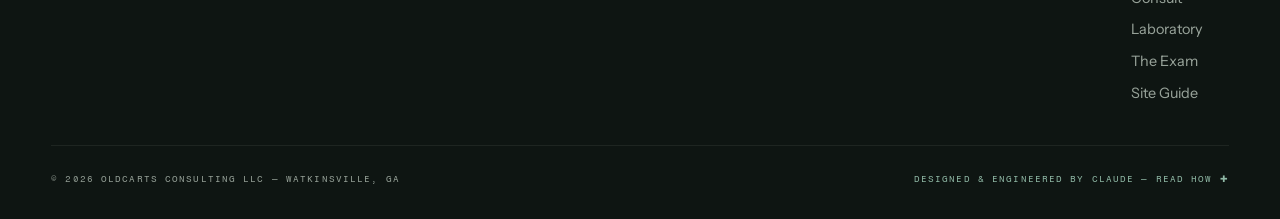
==== commit a56b535c: "STAGED: OLDCARTS Laboratory — /laboratory route (Experiment 001 Anne Ledger + 002 slot) Maximalist r" ====
--- a/index.html
+++ b/index.html
@@ -108,6 +108,7 @@
         <a href="#care">Care</a>
         <a href="#protocols">Protocols</a>
         <a href="#practitioner">Practitioner</a>
+        <a href="/laboratory/">Laboratory</a>
         <a href="#consult" class="hud__cta">Consult</a>
       </nav>
       <button class="hud__menu-btn" id="menu-btn" aria-expanded="false" aria-controls="overlay-menu">
@@ -127,6 +128,7 @@
       <a href="#protocols" data-menu-link><span class="menu__num">03</span><span class="menu__word">Protocols</span></a>
       <a href="#practitioner" data-menu-link><span class="menu__num">04</span><span class="menu__word">Practitioner</span></a>
       <a href="#consult" data-menu-link><span class="menu__num">05</span><span class="menu__word">Consult</span></a>
+      <a href="/laboratory/" data-menu-link><span class="menu__num">06</span><span class="menu__word">Laboratory</span></a>
       <a href="/exam/" data-menu-link><span class="menu__num">✚</span><span class="menu__word">The Exam</span></a>
       <a href="/guide/" data-menu-link class="menu__guide"><span class="menu__num">✚</span><span class="menu__word">How this site was made</span></a>
     </nav>
@@ -480,22 +482,6 @@
             <li>BASc — KSU COLES COLLEGE</li>
             <li>GEORGIA REGISTERED LLC</li>
           </ul>
-
-          <aside class="fullcircle">
-            <span class="fullcircle__label mono">FIG. 02 — THE NAME, FULL CIRCLE</span>
-            <p>
-              OLDCARTS is the mnemonic clinicians use to take a patient's history —
-              symptoms understood before anything is prescribed. We built a consulting
-              practice on that discipline. This year, the name came full circle: our
-              transparency-first AI experiment, <strong>Anne Ledger</strong> — an autonomous
-              agent operated by OLDCARTS LTD CO, running 90 days in the open with a
-              published ledger — donates <strong>15% of its gross revenue</strong> to the
-              <strong>National Organization for Rare Disorders (NORD)</strong>, which funds
-              research into conditions too rare to attract commercial attention.
-            </p>
-            <p class="fullcircle__coda"><em>Diagnostics for businesses; research dollars for the patients who need diagnostics most.</em></p>
-            <a class="fullcircle__link mono" href="https://anneledger.com" rel="noopener">FOLLOW THE EXPERIMENT — ANNELEDGER.COM <span aria-hidden="true">✚</span></a>
-          </aside>
         </div>
       </div>
     </section>
@@ -545,6 +531,7 @@
         <a href="#protocols">Protocols</a>
         <a href="#practitioner">Practitioner</a>
         <a href="#consult">Consult</a>
+        <a href="/laboratory/">Laboratory</a>
         <a href="/exam/">The Exam</a>
         <a href="/guide/">Site Guide</a>
       </nav>
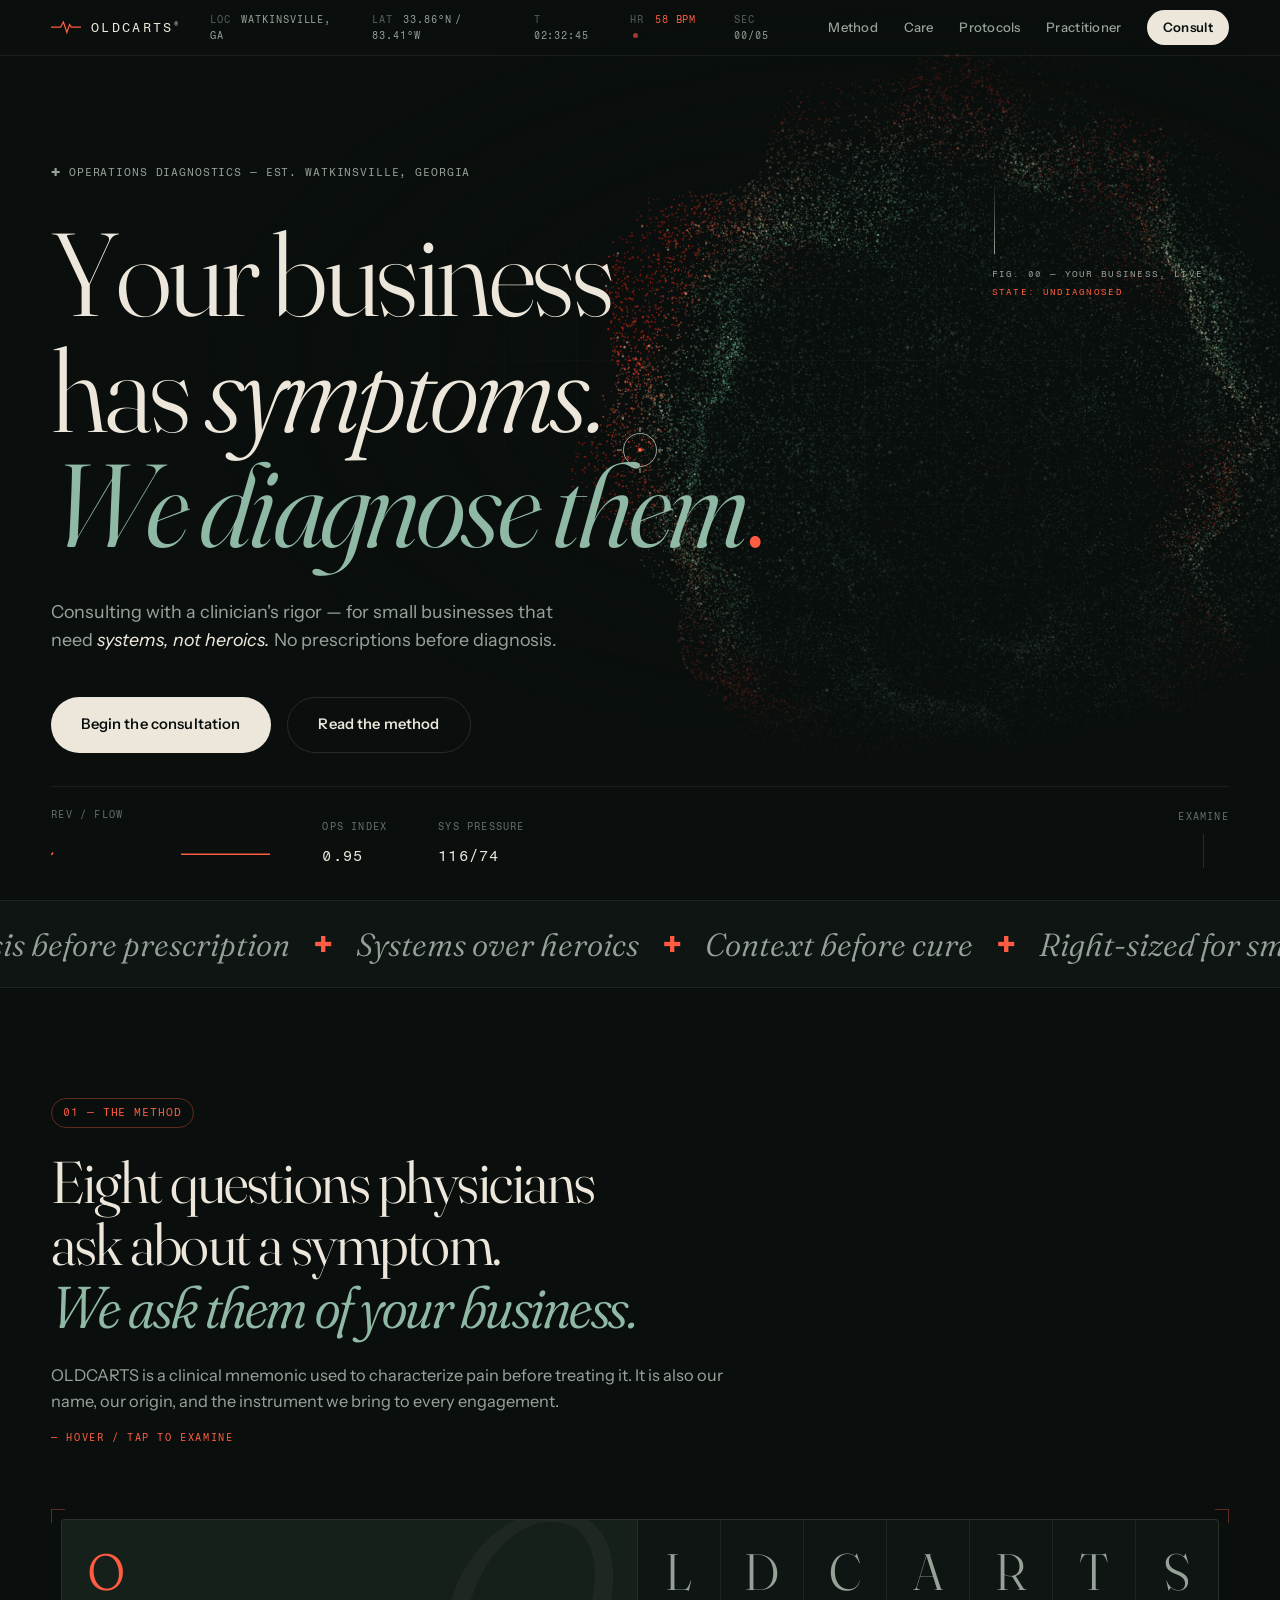
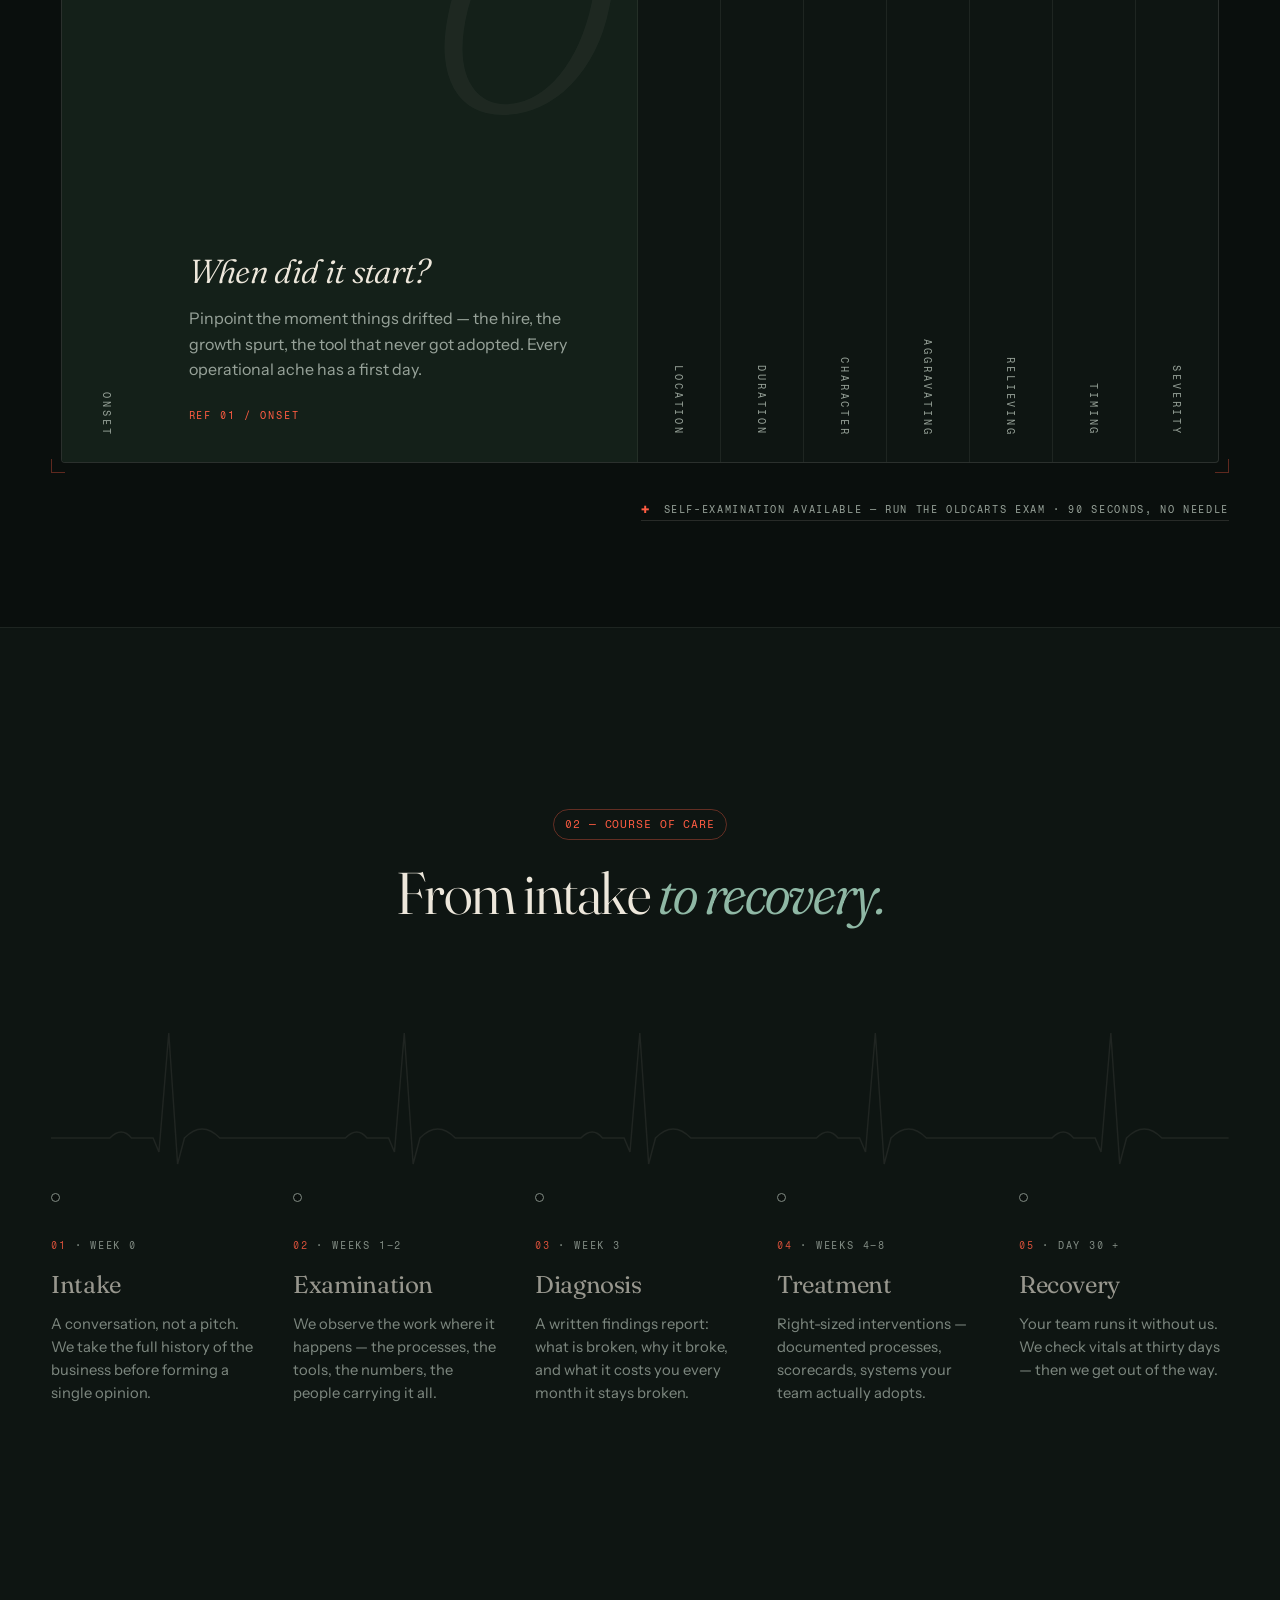
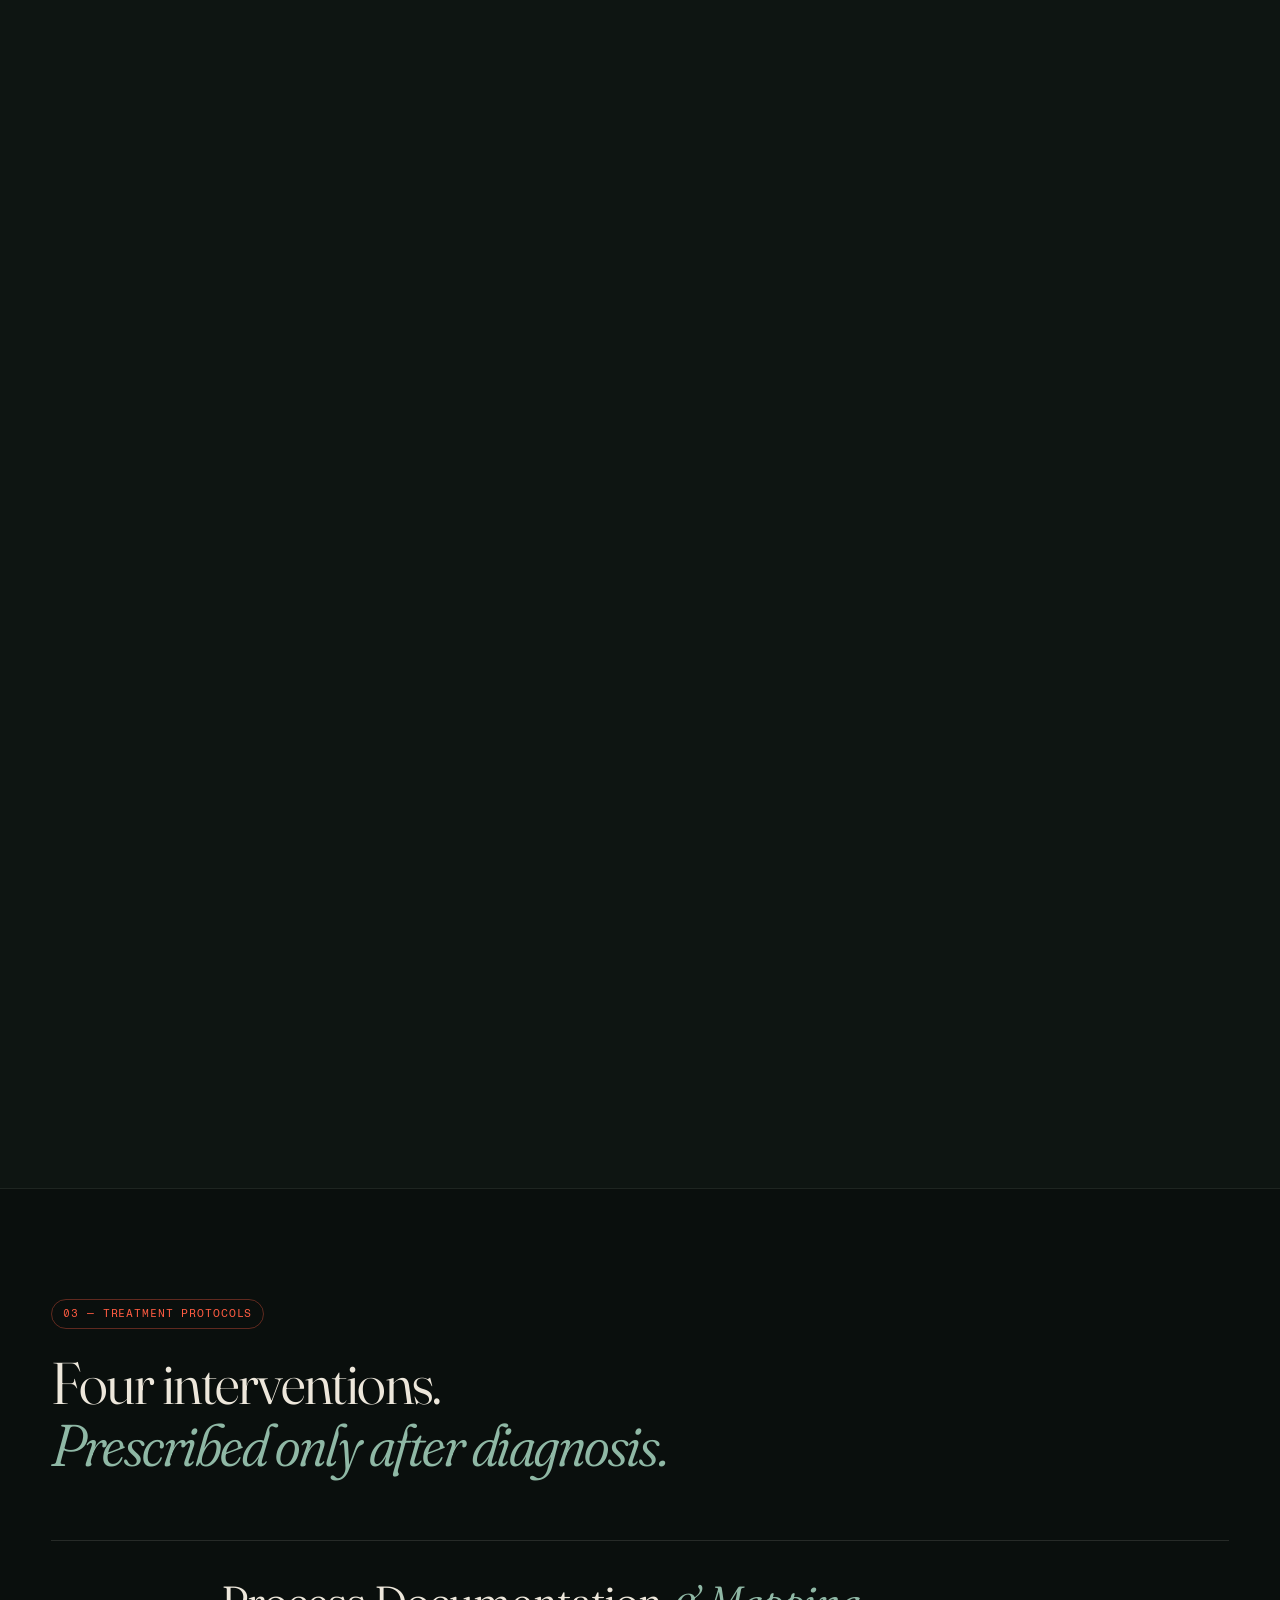
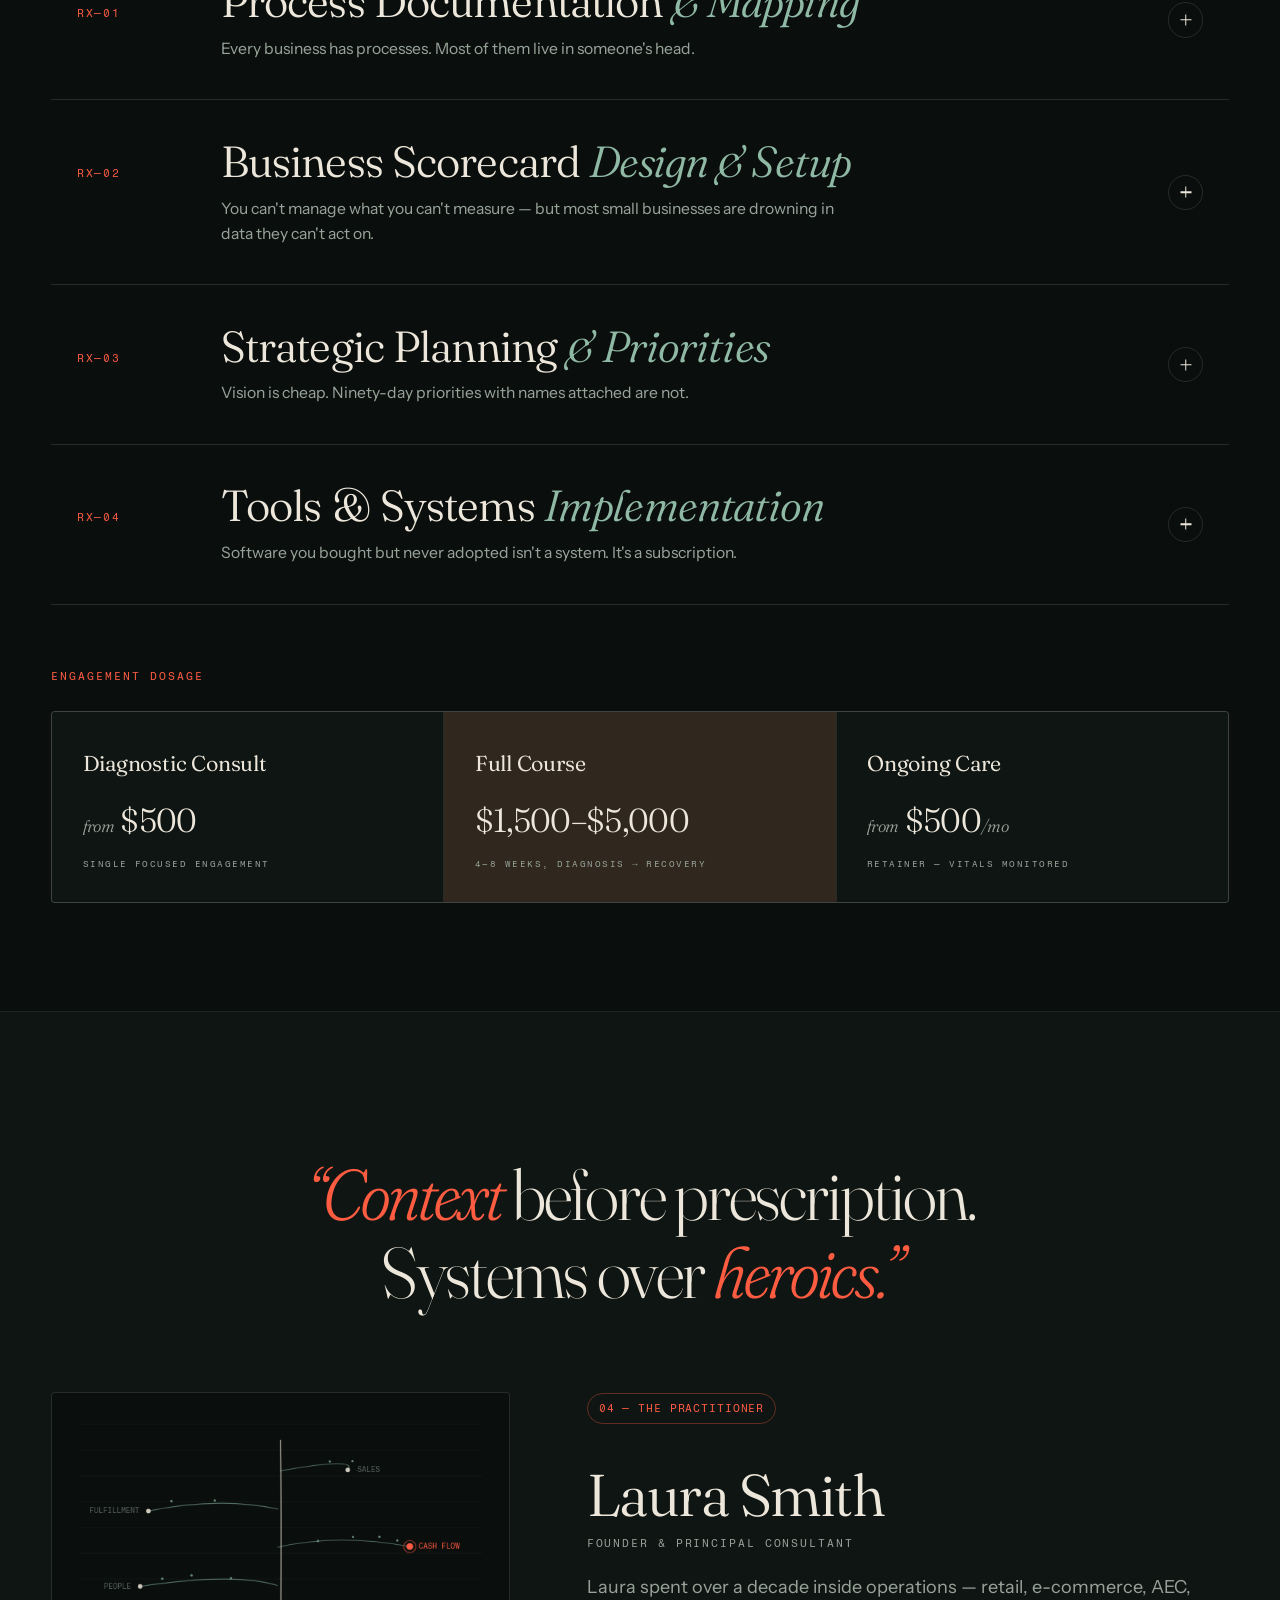
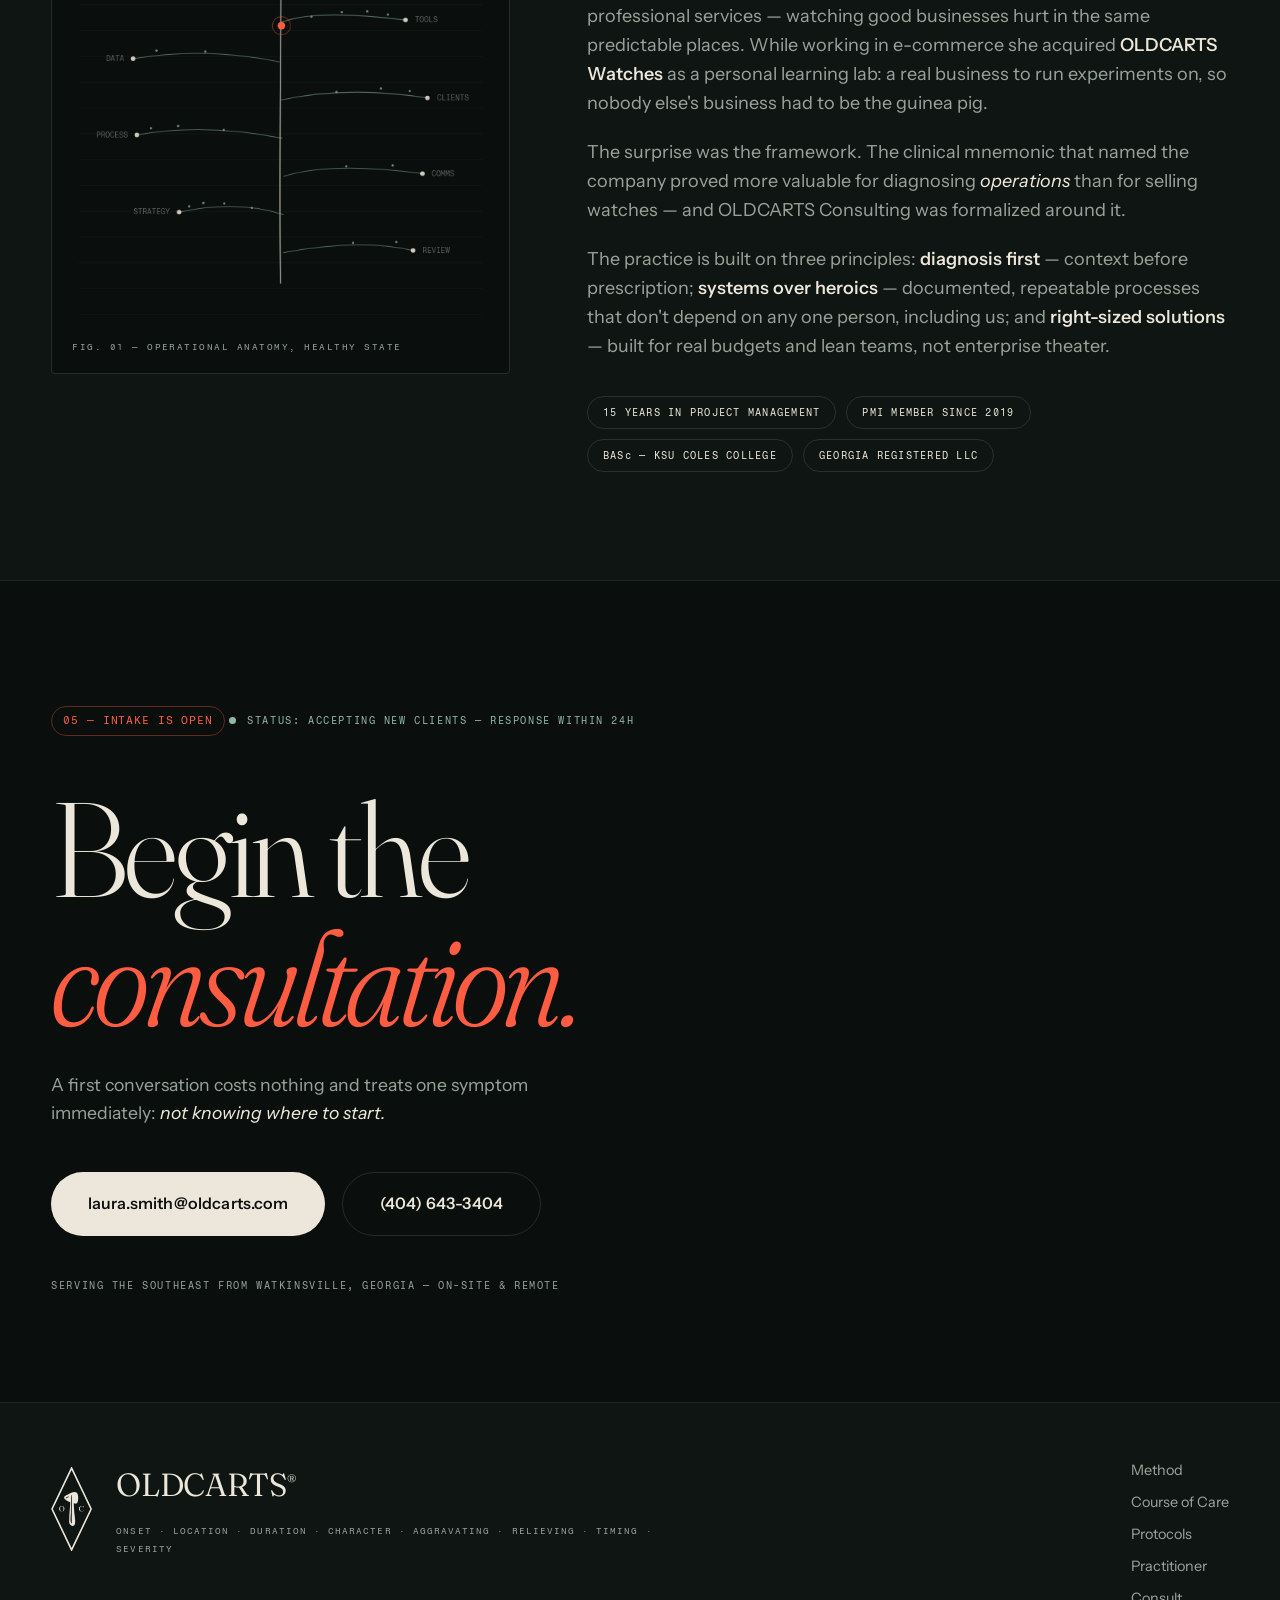
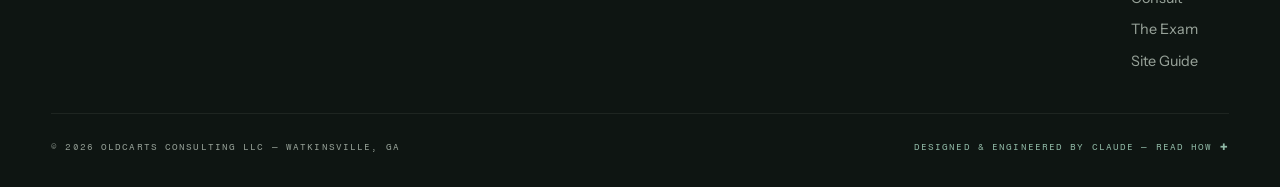
==== commit 12e37be7: "Copy QC: fix dangling possessive in practitioner bio; guide viewport list accuracy + serial comma Co" ====
--- a/index.html
+++ b/index.html
@@ -108,7 +108,6 @@
         <a href="#care">Care</a>
         <a href="#protocols">Protocols</a>
         <a href="#practitioner">Practitioner</a>
-        <a href="/laboratory/">Laboratory</a>
         <a href="#consult" class="hud__cta">Consult</a>
       </nav>
       <button class="hud__menu-btn" id="menu-btn" aria-expanded="false" aria-controls="overlay-menu">
@@ -128,7 +127,6 @@
       <a href="#protocols" data-menu-link><span class="menu__num">03</span><span class="menu__word">Protocols</span></a>
       <a href="#practitioner" data-menu-link><span class="menu__num">04</span><span class="menu__word">Practitioner</span></a>
       <a href="#consult" data-menu-link><span class="menu__num">05</span><span class="menu__word">Consult</span></a>
-      <a href="/laboratory/" data-menu-link><span class="menu__num">06</span><span class="menu__word">Laboratory</span></a>
       <a href="/exam/" data-menu-link><span class="menu__num">✚</span><span class="menu__word">The Exam</span></a>
       <a href="/guide/" data-menu-link class="menu__guide"><span class="menu__num">✚</span><span class="menu__word">How this site was made</span></a>
     </nav>
@@ -462,7 +460,7 @@
             professional services — watching good businesses hurt in the same
             predictable places. While working in e-commerce she acquired
             <strong>OLDCARTS Watches</strong> as a personal learning lab: a real business
-            to run experiments on, so nobody else's had to be the guinea pig.
+            to run experiments on, so nobody else's business had to be the guinea pig.
           </p>
           <p>
             The surprise was the framework. The clinical mnemonic that named the
@@ -531,7 +529,6 @@
         <a href="#protocols">Protocols</a>
         <a href="#practitioner">Practitioner</a>
         <a href="#consult">Consult</a>
-        <a href="/laboratory/">Laboratory</a>
         <a href="/exam/">The Exam</a>
         <a href="/guide/">Site Guide</a>
       </nav>
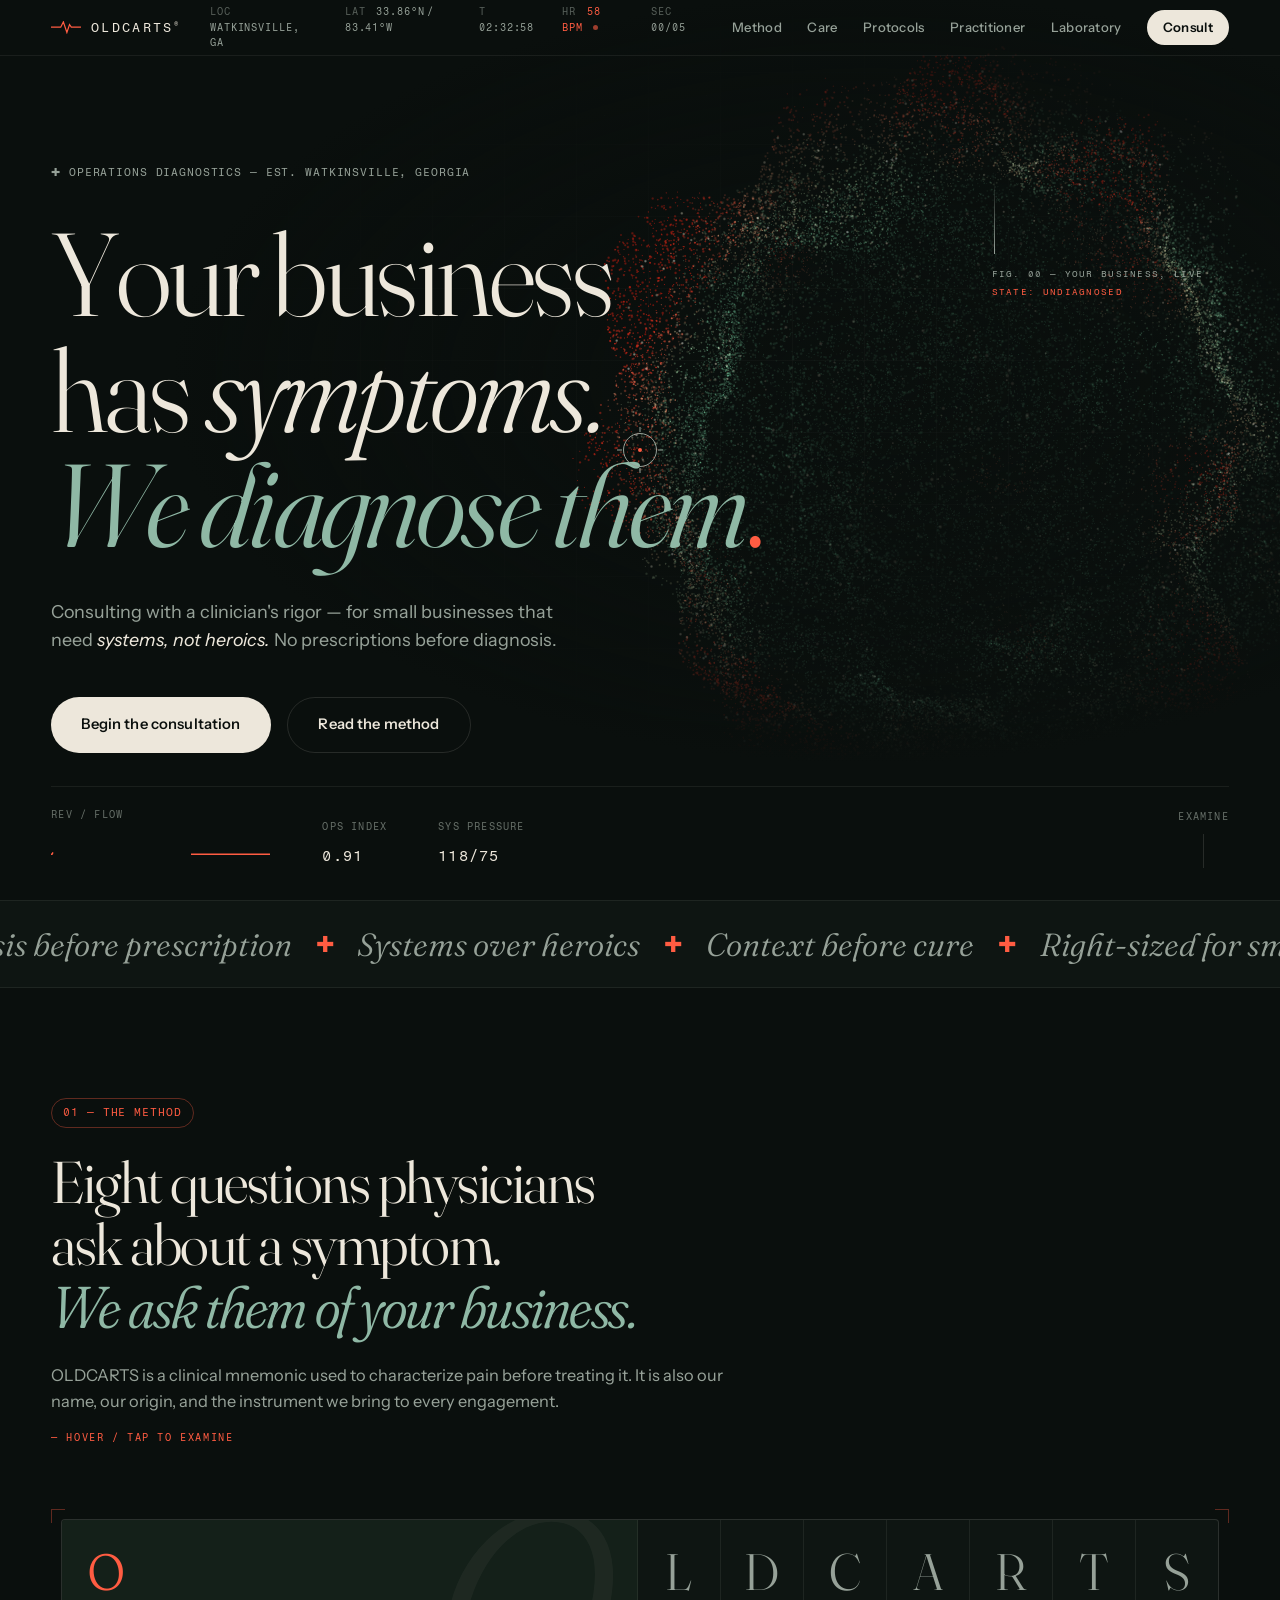
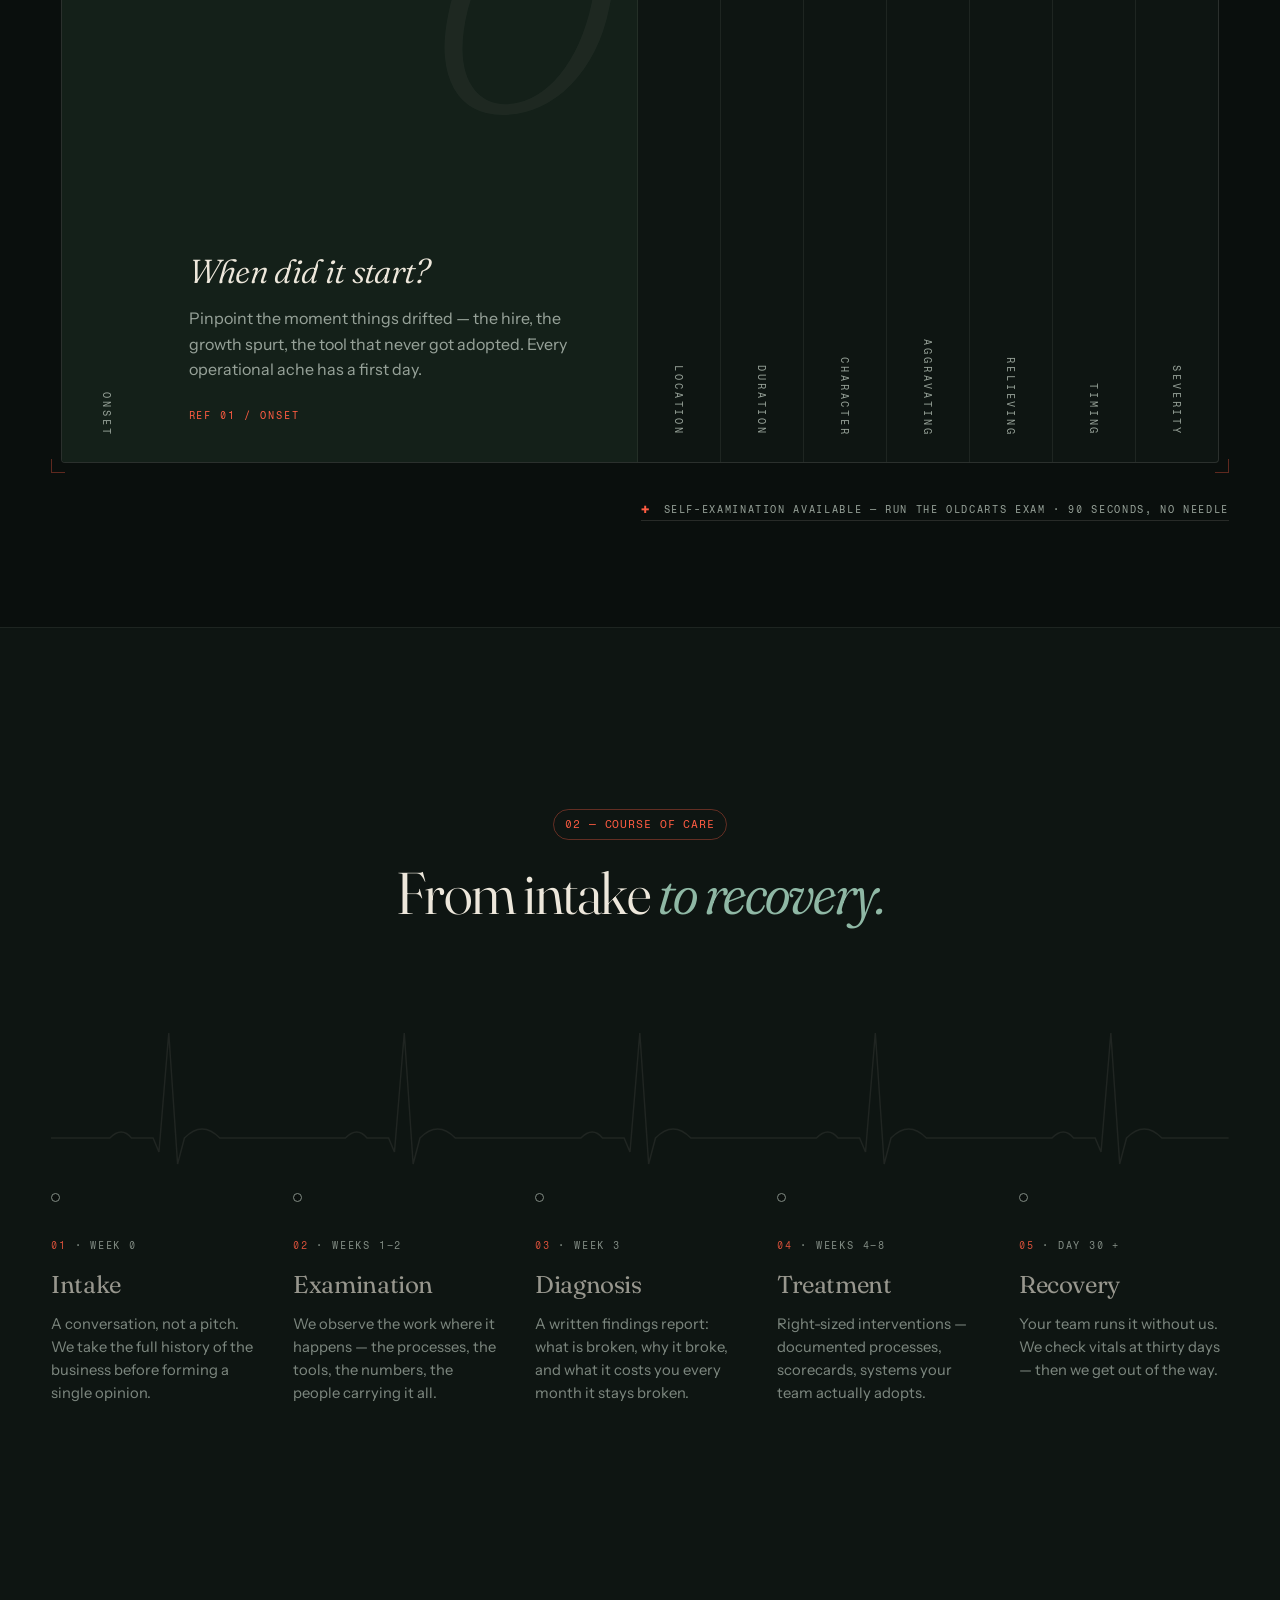
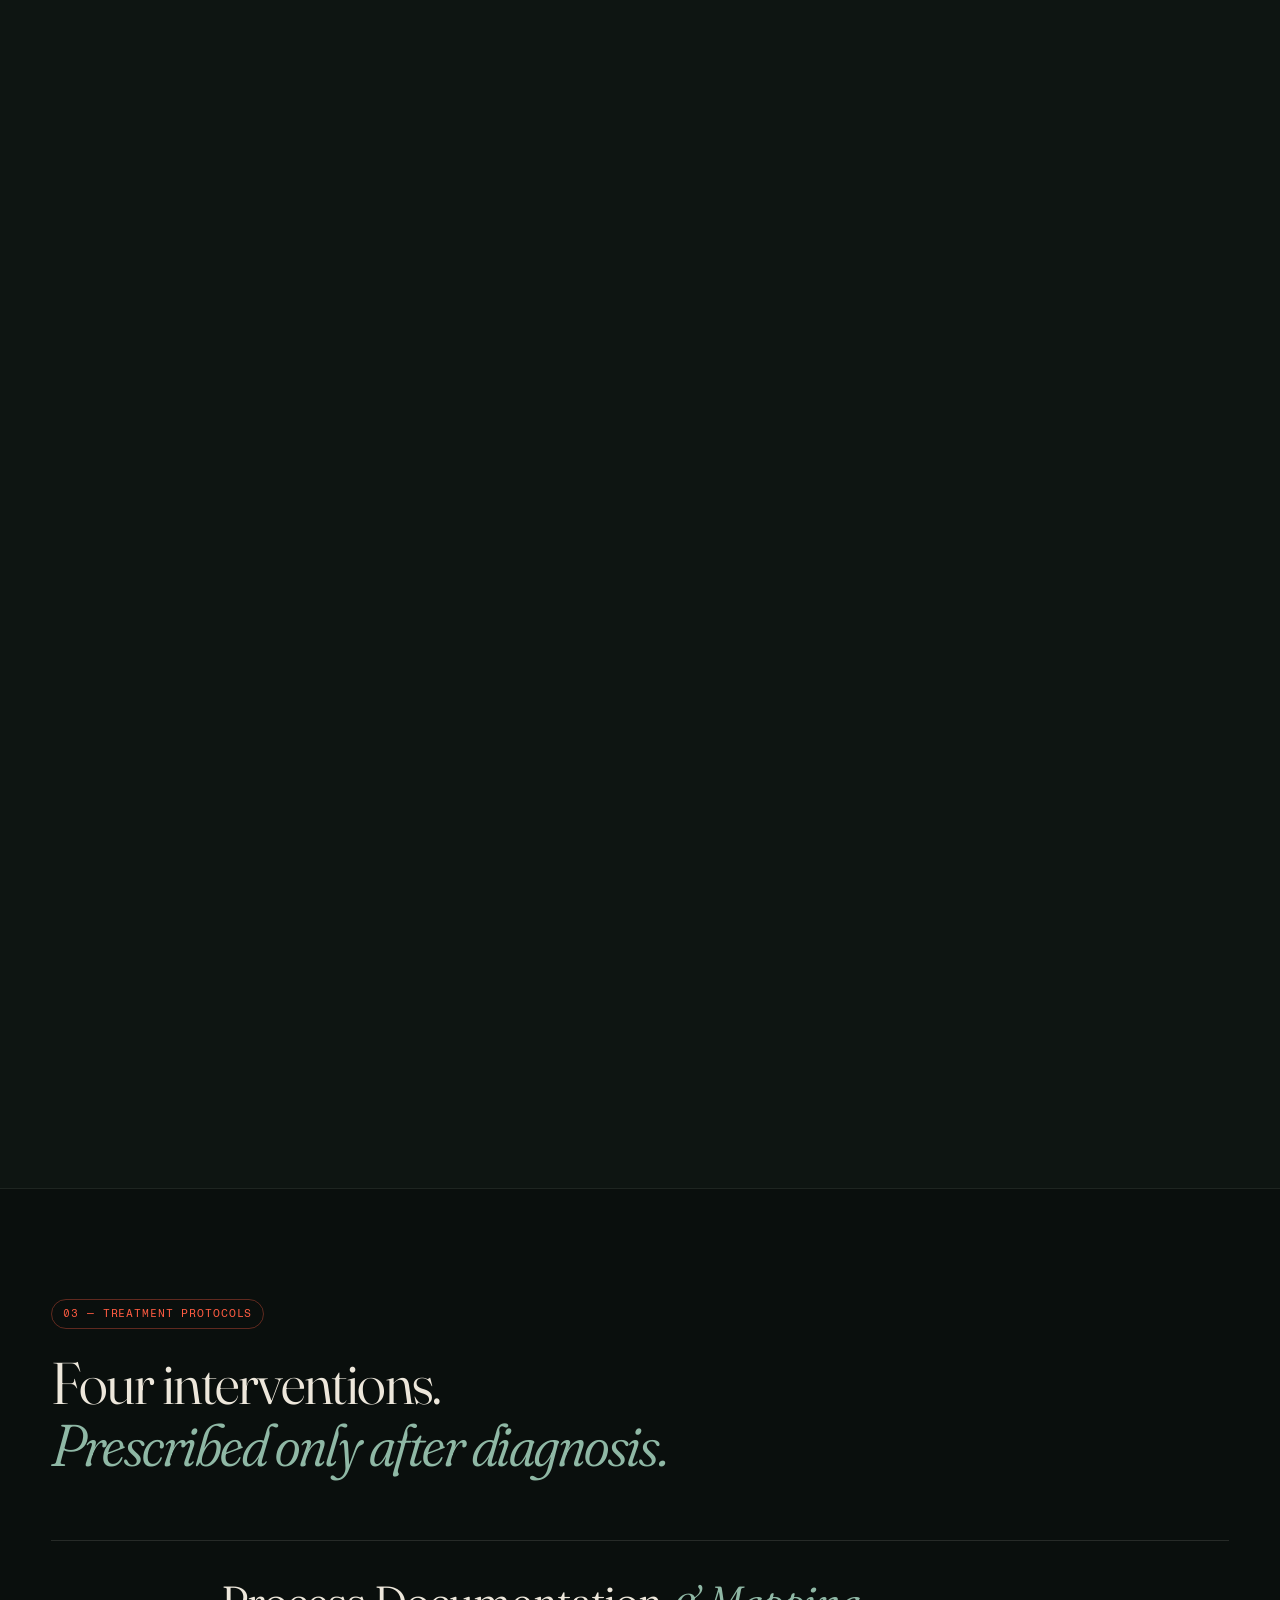
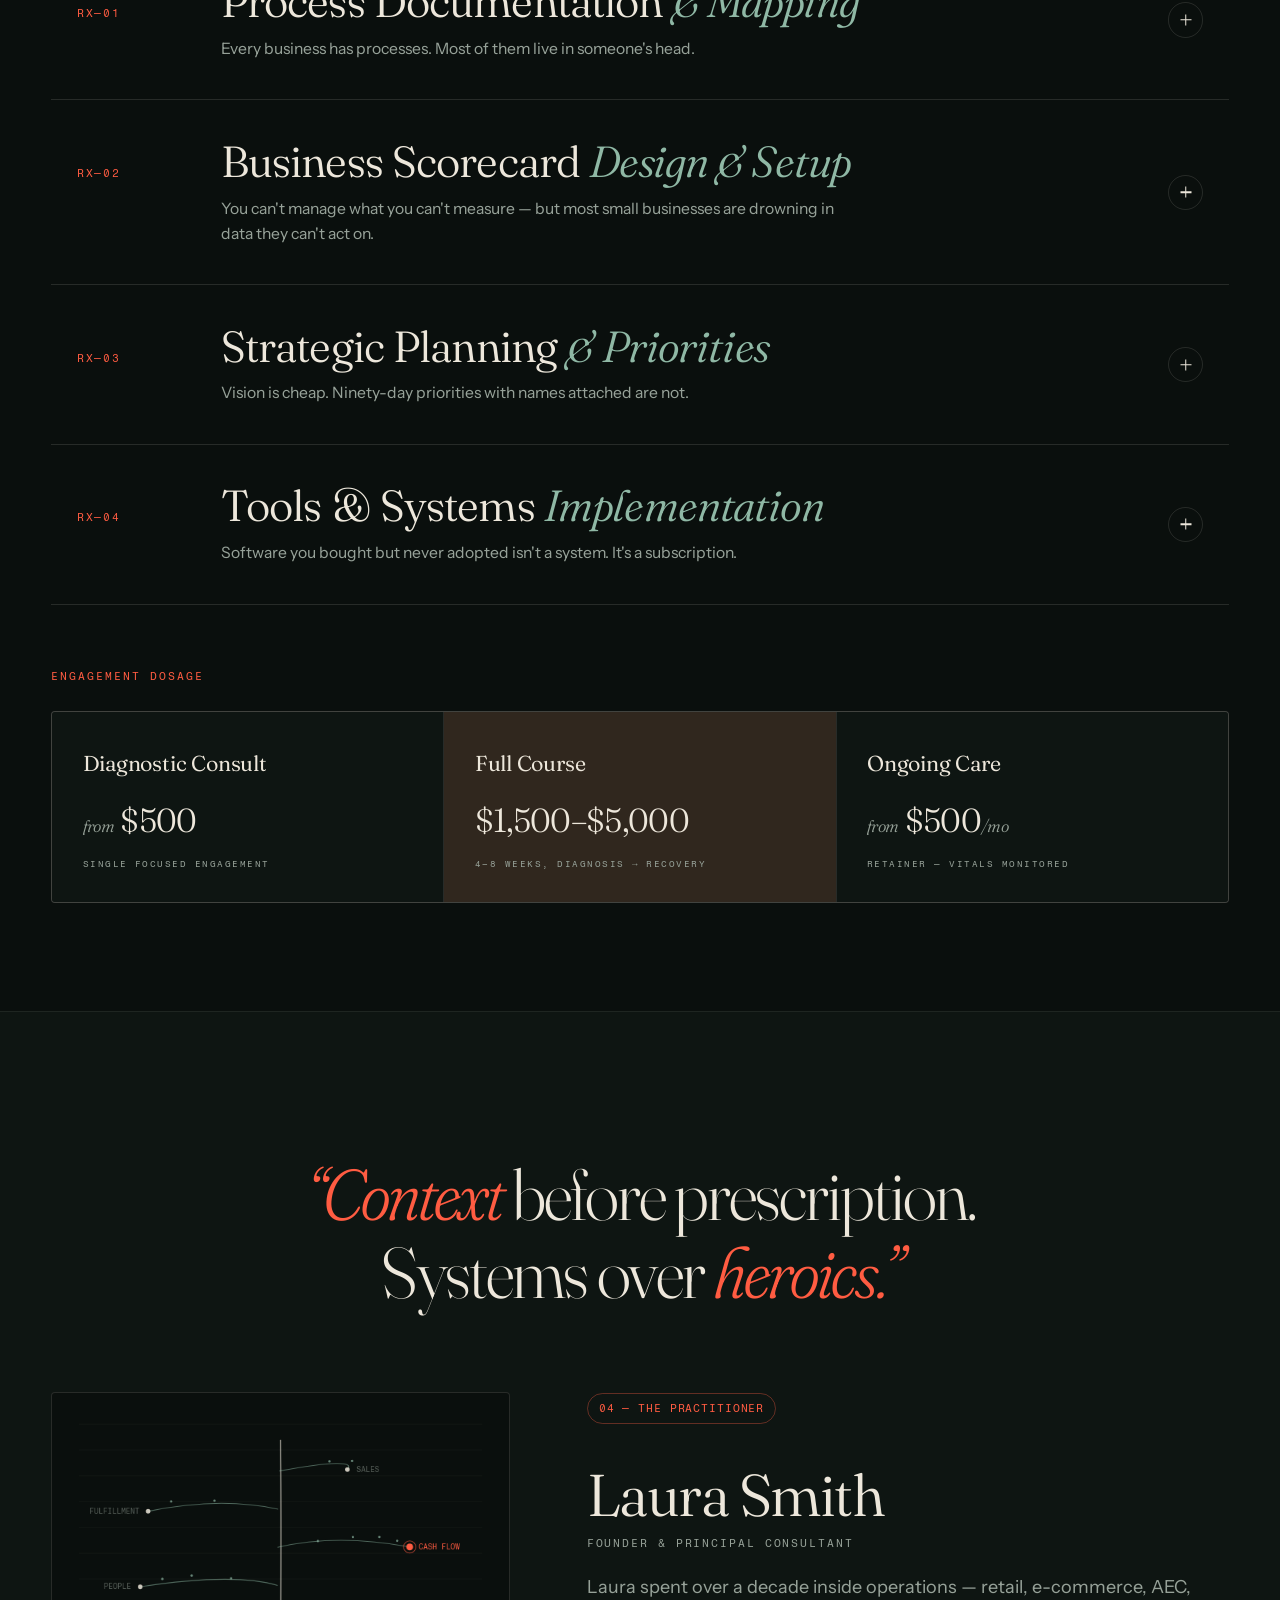
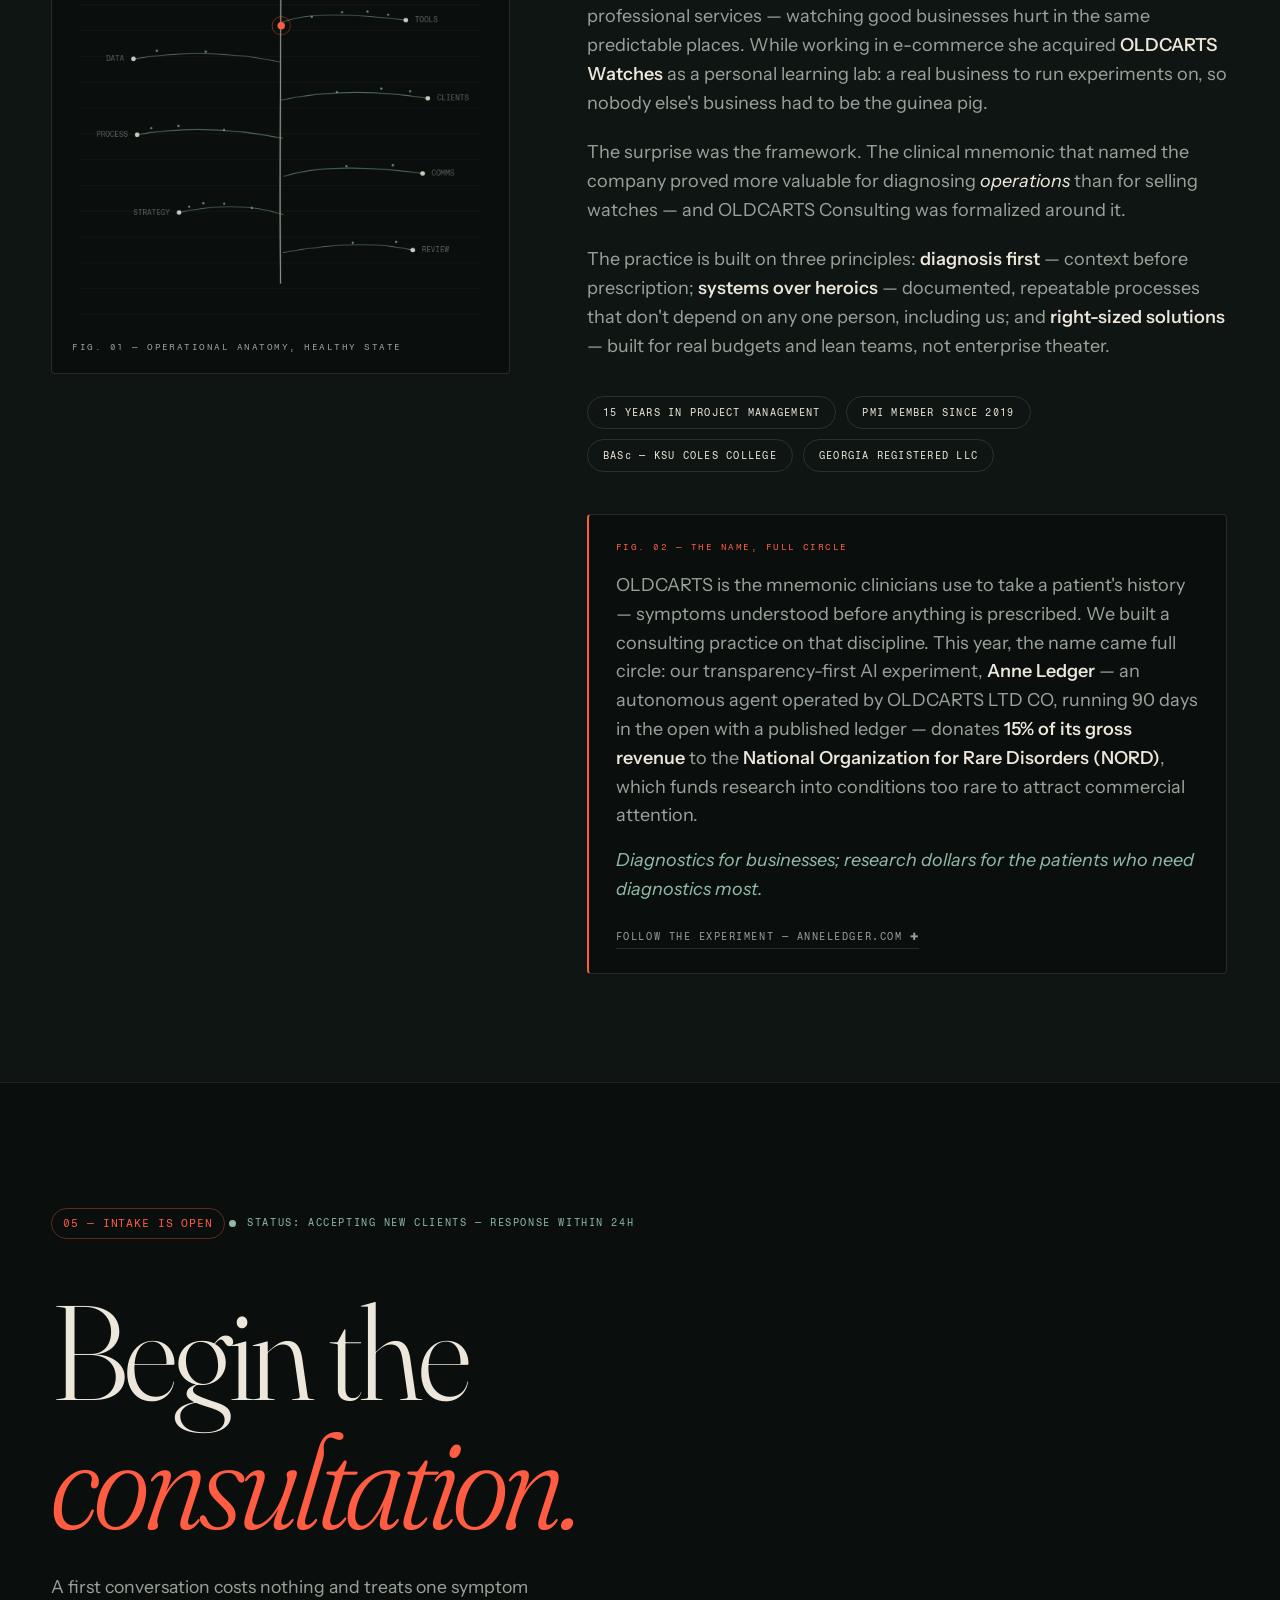
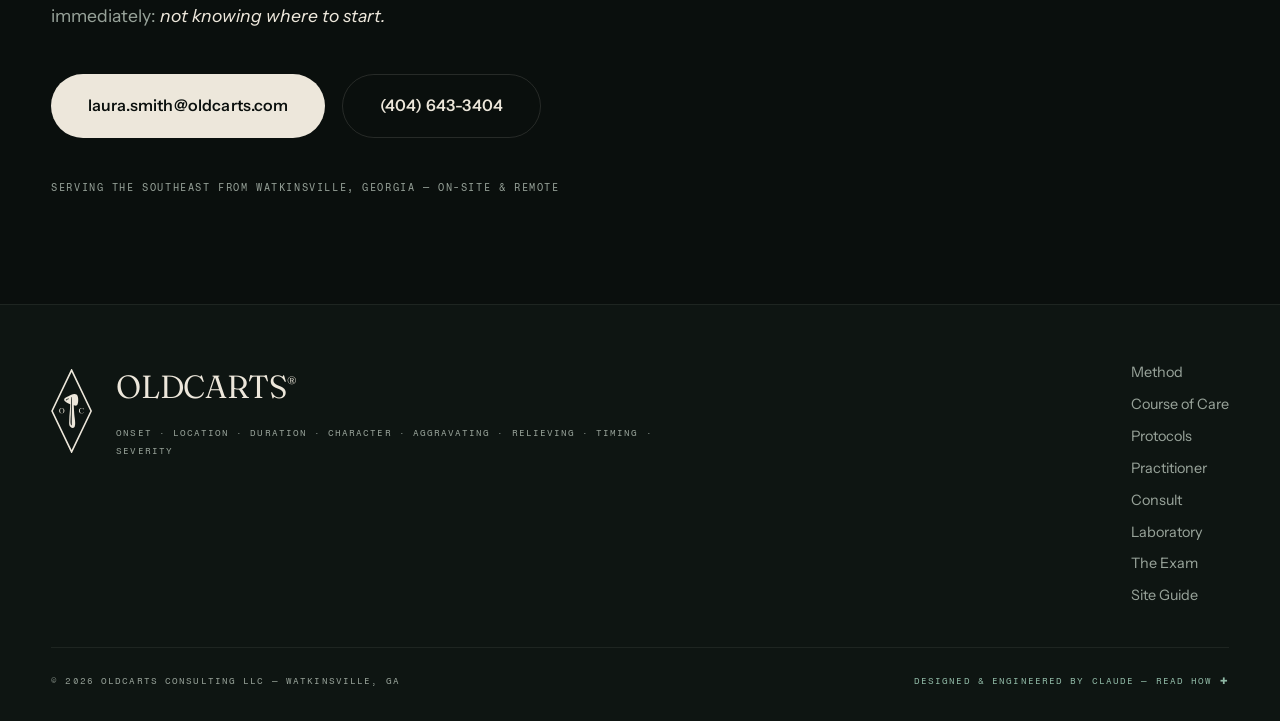
==== commit 03afc8cc: "Merge branch 'anne-ledger-announcement'" ====
--- a/index.html
+++ b/index.html
@@ -108,6 +108,7 @@
         <a href="#care">Care</a>
         <a href="#protocols">Protocols</a>
         <a href="#practitioner">Practitioner</a>
+        <a href="/laboratory/">Laboratory</a>
         <a href="#consult" class="hud__cta">Consult</a>
       </nav>
       <button class="hud__menu-btn" id="menu-btn" aria-expanded="false" aria-controls="overlay-menu">
@@ -127,6 +128,7 @@
       <a href="#protocols" data-menu-link><span class="menu__num">03</span><span class="menu__word">Protocols</span></a>
       <a href="#practitioner" data-menu-link><span class="menu__num">04</span><span class="menu__word">Practitioner</span></a>
       <a href="#consult" data-menu-link><span class="menu__num">05</span><span class="menu__word">Consult</span></a>
+      <a href="/laboratory/" data-menu-link><span class="menu__num">06</span><span class="menu__word">Laboratory</span></a>
       <a href="/exam/" data-menu-link><span class="menu__num">✚</span><span class="menu__word">The Exam</span></a>
       <a href="/guide/" data-menu-link class="menu__guide"><span class="menu__num">✚</span><span class="menu__word">How this site was made</span></a>
     </nav>
@@ -480,6 +482,22 @@
             <li>BASc — KSU COLES COLLEGE</li>
             <li>GEORGIA REGISTERED LLC</li>
           </ul>
+
+          <aside class="fullcircle">
+            <span class="fullcircle__label mono">FIG. 02 — THE NAME, FULL CIRCLE</span>
+            <p>
+              OLDCARTS is the mnemonic clinicians use to take a patient's history —
+              symptoms understood before anything is prescribed. We built a consulting
+              practice on that discipline. This year, the name came full circle: our
+              transparency-first AI experiment, <strong>Anne Ledger</strong> — an autonomous
+              agent operated by OLDCARTS LTD CO, running 90 days in the open with a
+              published ledger — donates <strong>15% of its gross revenue</strong> to the
+              <strong>National Organization for Rare Disorders (NORD)</strong>, which funds
+              research into conditions too rare to attract commercial attention.
+            </p>
+            <p class="fullcircle__coda"><em>Diagnostics for businesses; research dollars for the patients who need diagnostics most.</em></p>
+            <a class="fullcircle__link mono" href="https://anneledger.com" rel="noopener">FOLLOW THE EXPERIMENT — ANNELEDGER.COM <span aria-hidden="true">✚</span></a>
+          </aside>
         </div>
       </div>
     </section>
@@ -529,6 +547,7 @@
         <a href="#protocols">Protocols</a>
         <a href="#practitioner">Practitioner</a>
         <a href="#consult">Consult</a>
+        <a href="/laboratory/">Laboratory</a>
         <a href="/exam/">The Exam</a>
         <a href="/guide/">Site Guide</a>
       </nav>
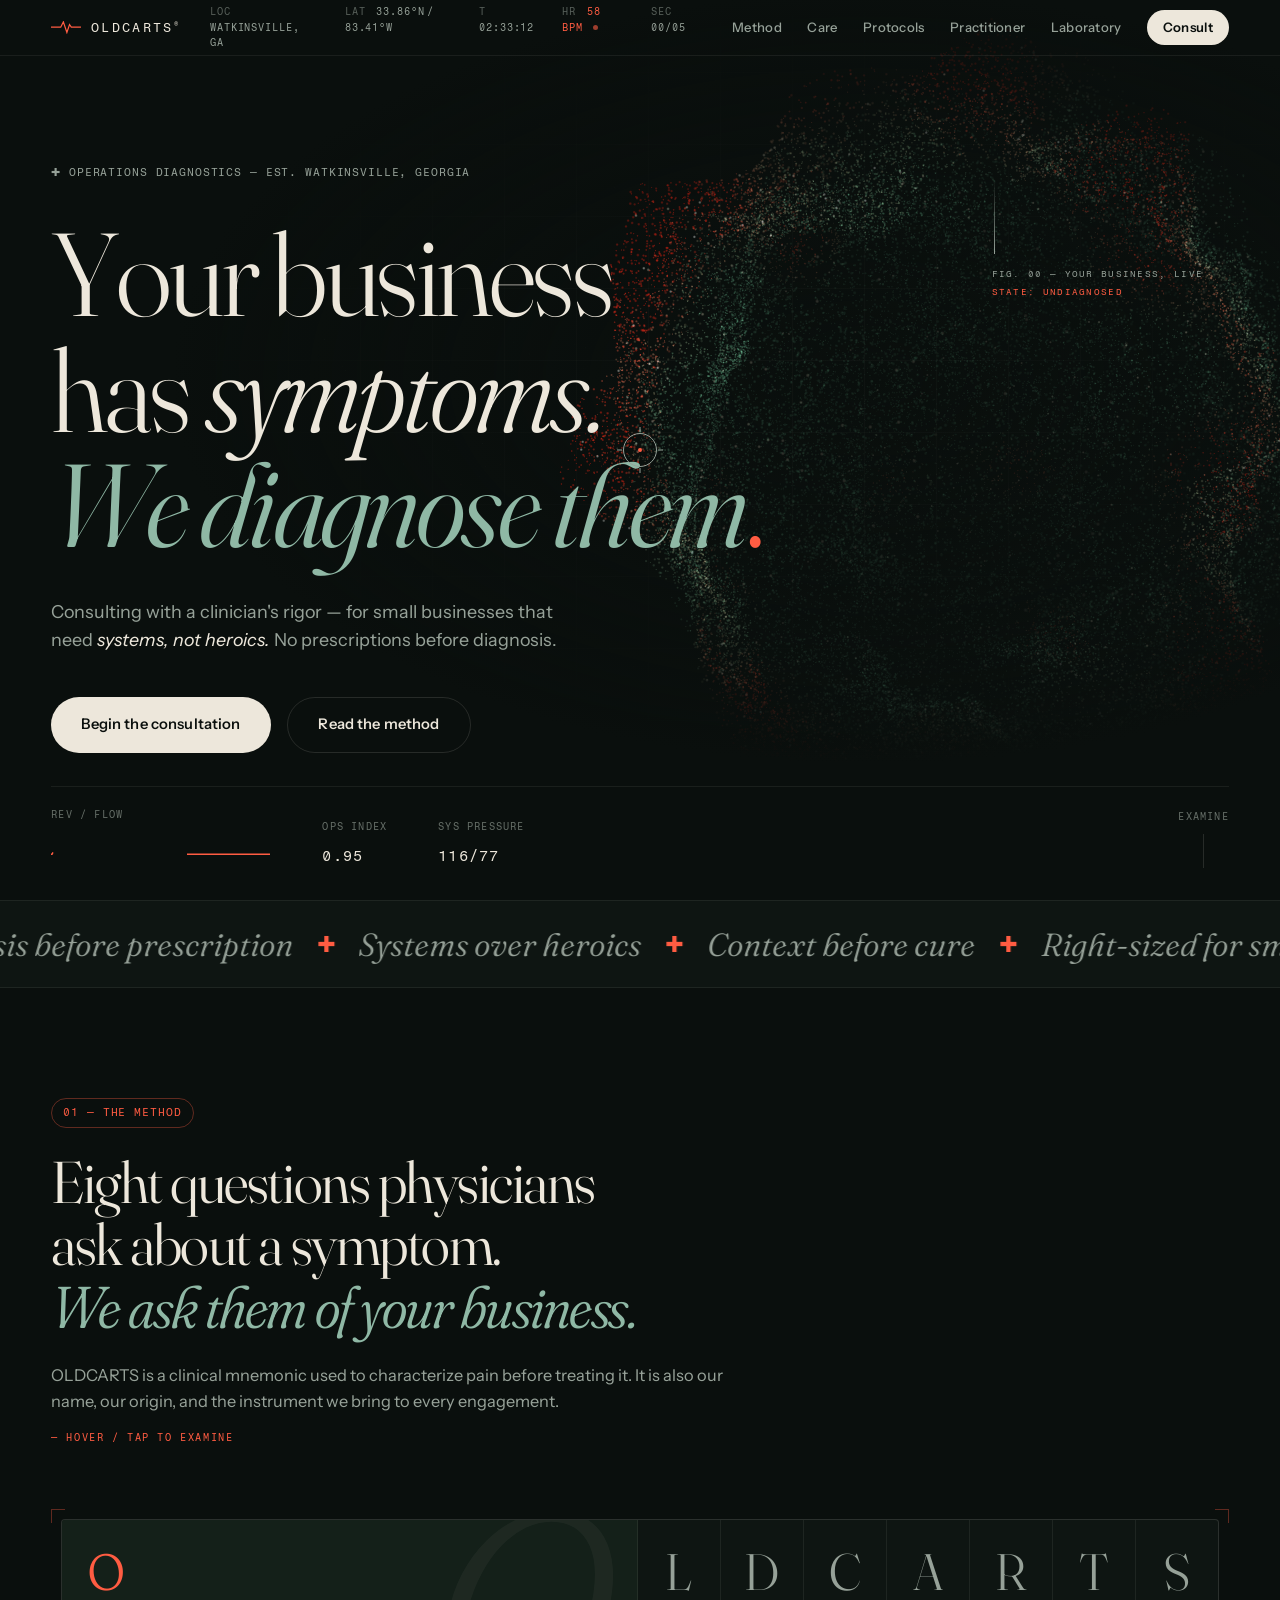
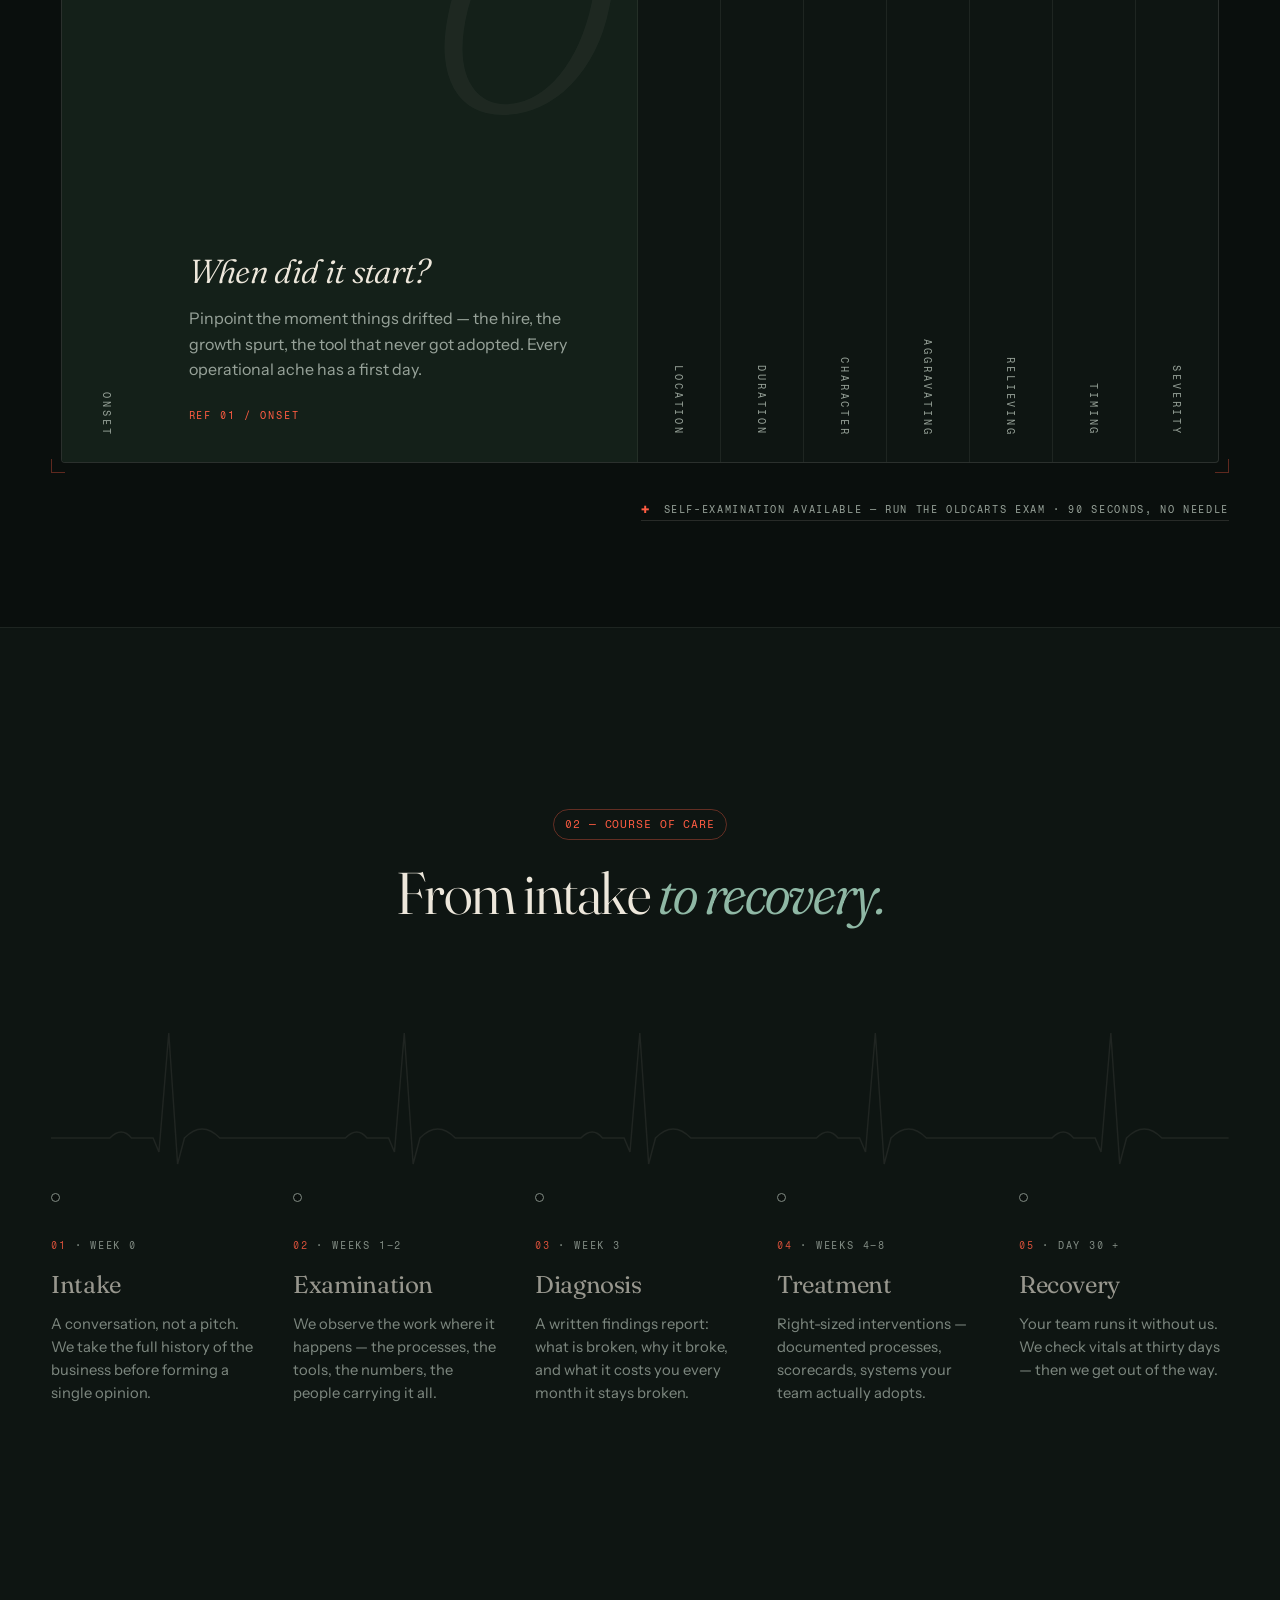
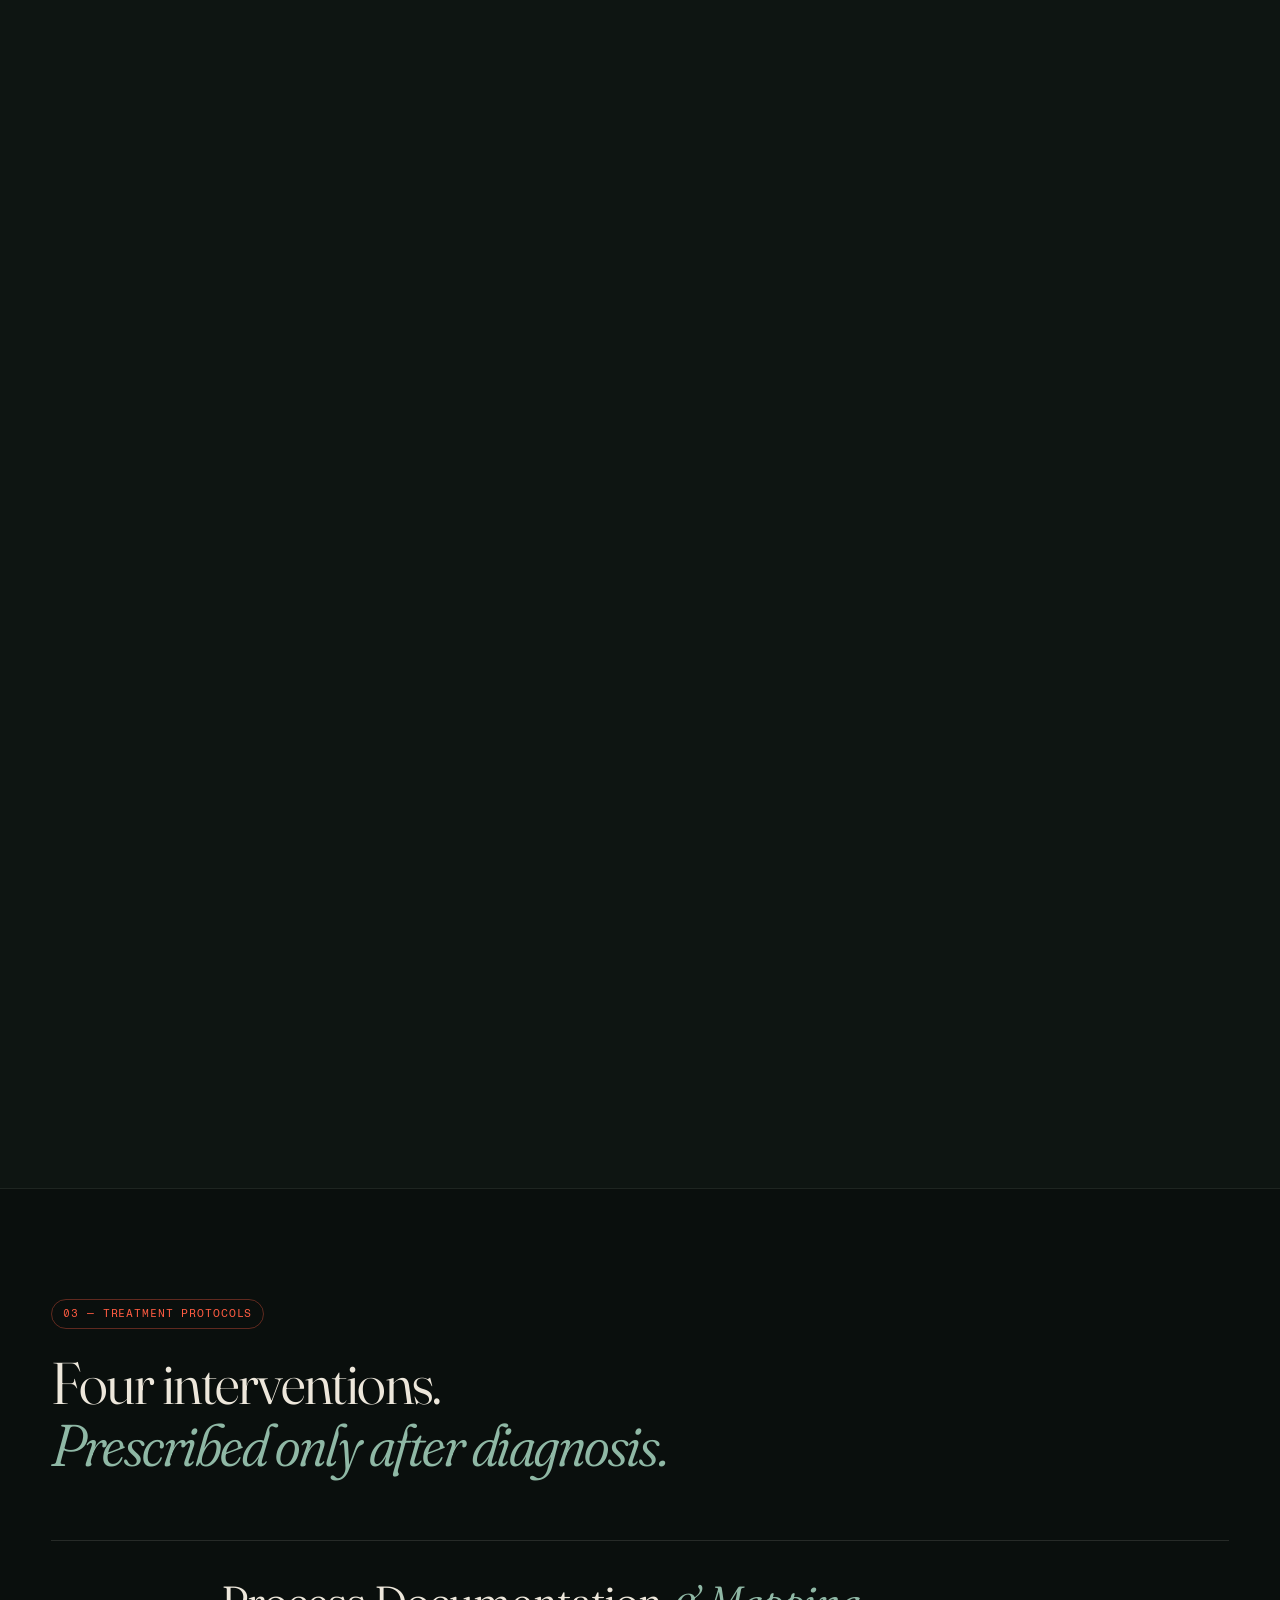
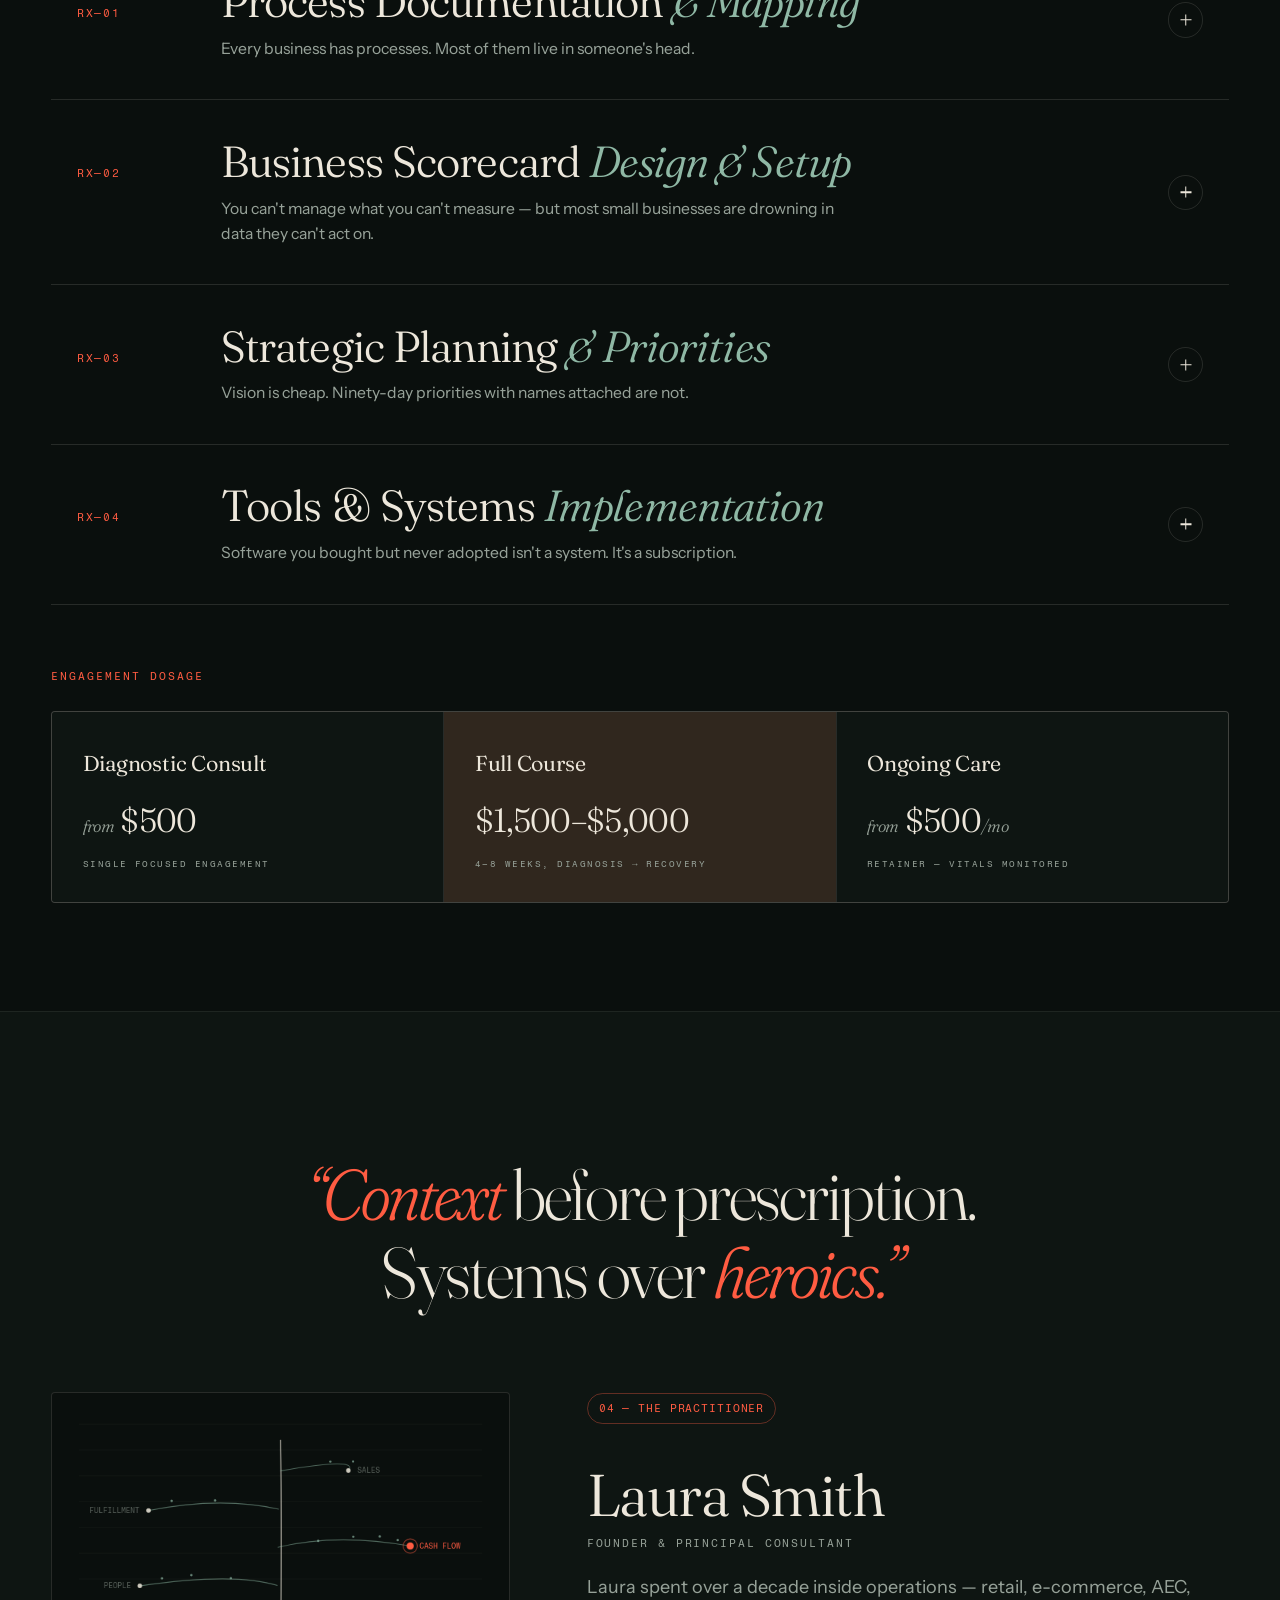
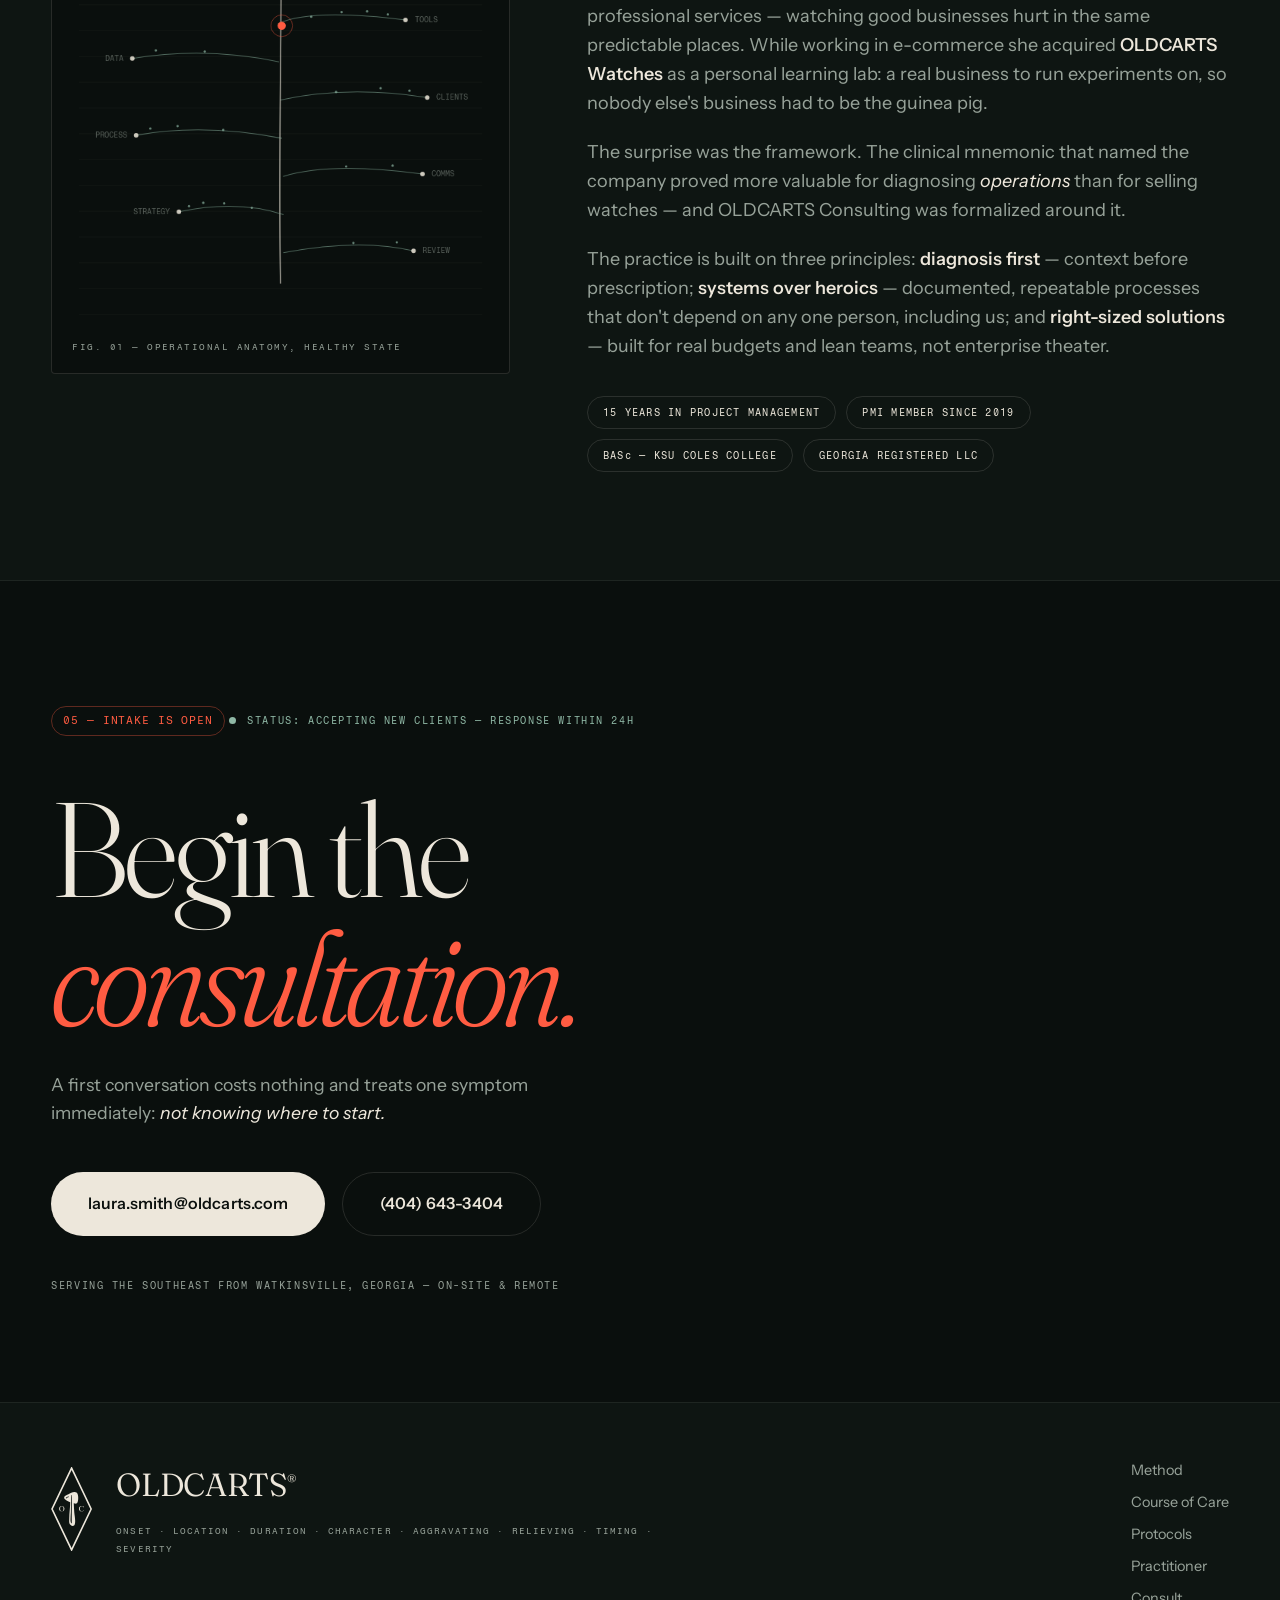
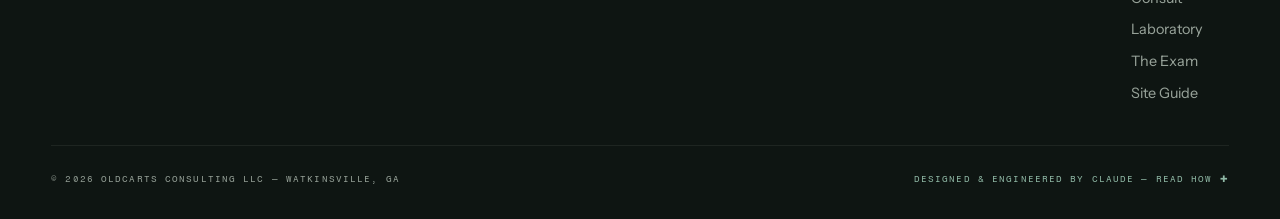
==== commit e861aff1: "Merge branch 'laboratory'" ====
--- a/index.html
+++ b/index.html
@@ -482,22 +482,6 @@
             <li>BASc — KSU COLES COLLEGE</li>
             <li>GEORGIA REGISTERED LLC</li>
           </ul>
-
-          <aside class="fullcircle">
-            <span class="fullcircle__label mono">FIG. 02 — THE NAME, FULL CIRCLE</span>
-            <p>
-              OLDCARTS is the mnemonic clinicians use to take a patient's history —
-              symptoms understood before anything is prescribed. We built a consulting
-              practice on that discipline. This year, the name came full circle: our
-              transparency-first AI experiment, <strong>Anne Ledger</strong> — an autonomous
-              agent operated by OLDCARTS LTD CO, running 90 days in the open with a
-              published ledger — donates <strong>15% of its gross revenue</strong> to the
-              <strong>National Organization for Rare Disorders (NORD)</strong>, which funds
-              research into conditions too rare to attract commercial attention.
-            </p>
-            <p class="fullcircle__coda"><em>Diagnostics for businesses; research dollars for the patients who need diagnostics most.</em></p>
-            <a class="fullcircle__link mono" href="https://anneledger.com" rel="noopener">FOLLOW THE EXPERIMENT — ANNELEDGER.COM <span aria-hidden="true">✚</span></a>
-          </aside>
         </div>
       </div>
     </section>
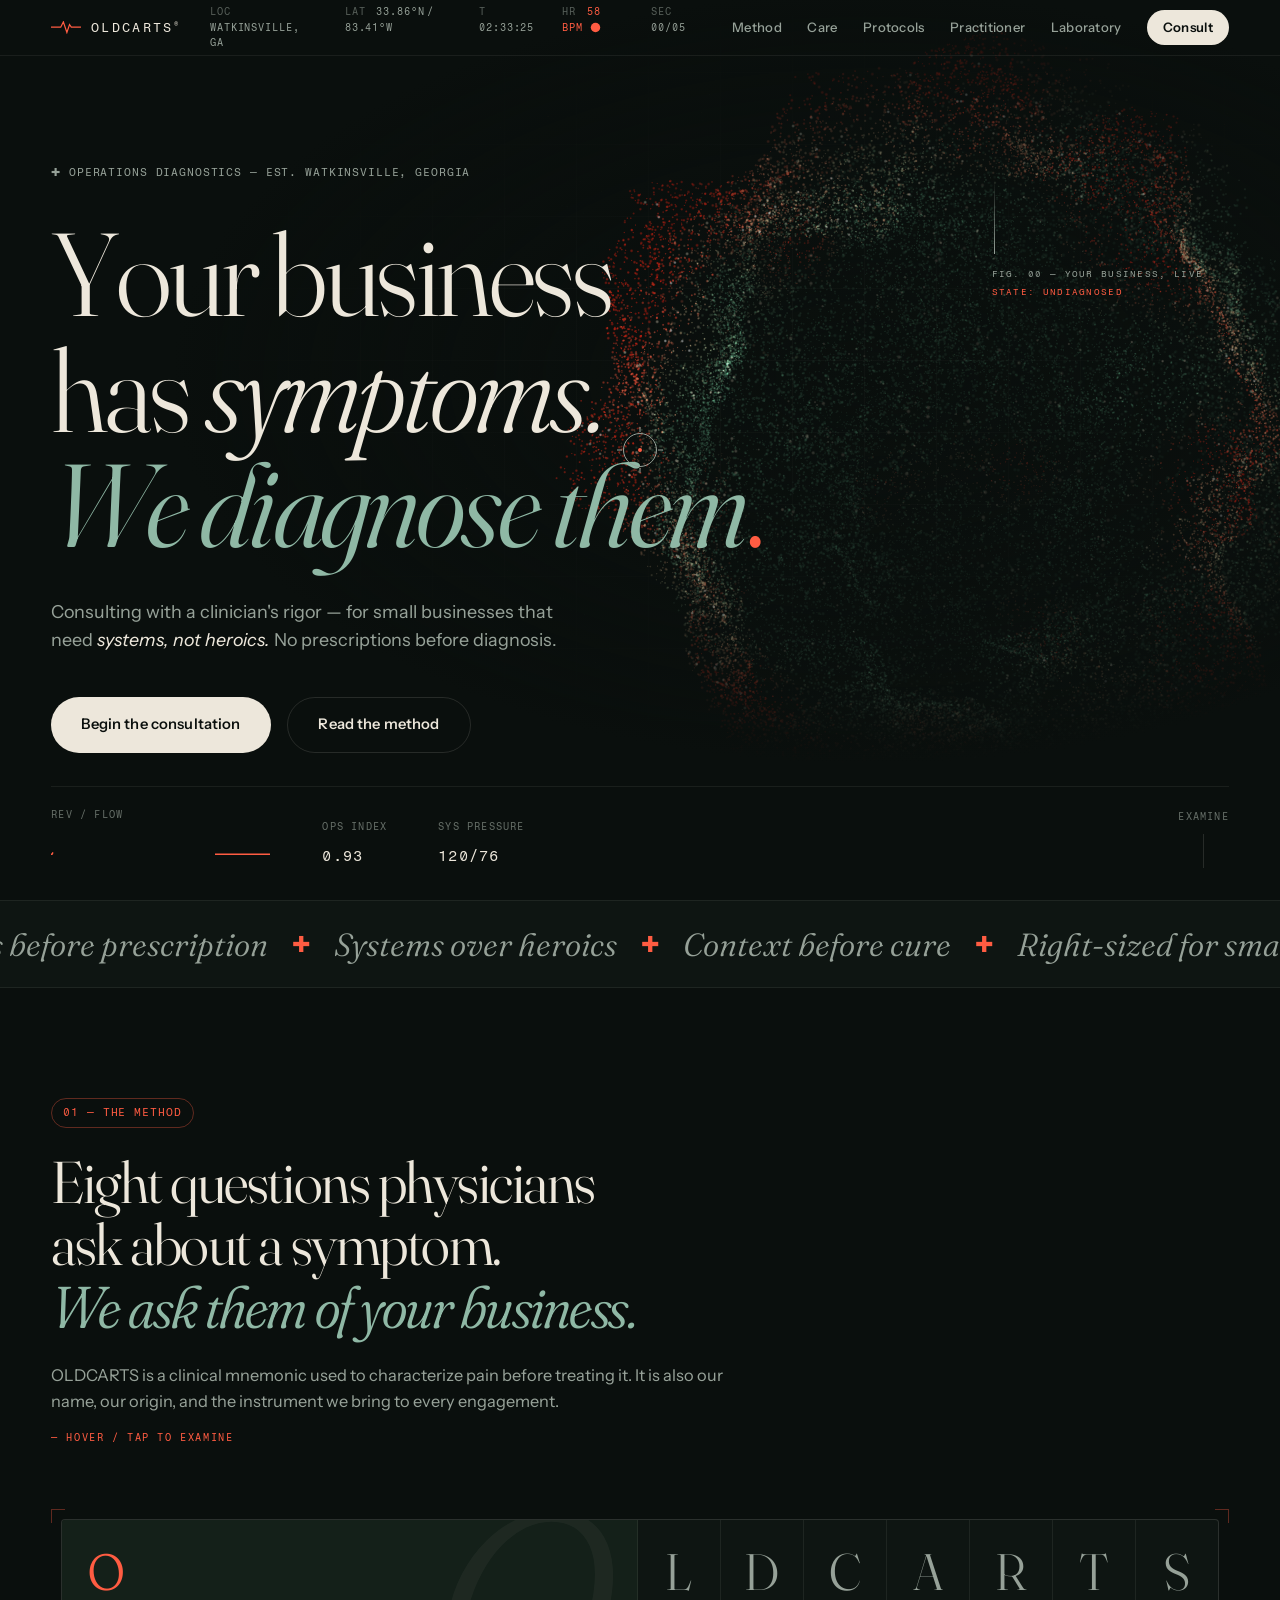
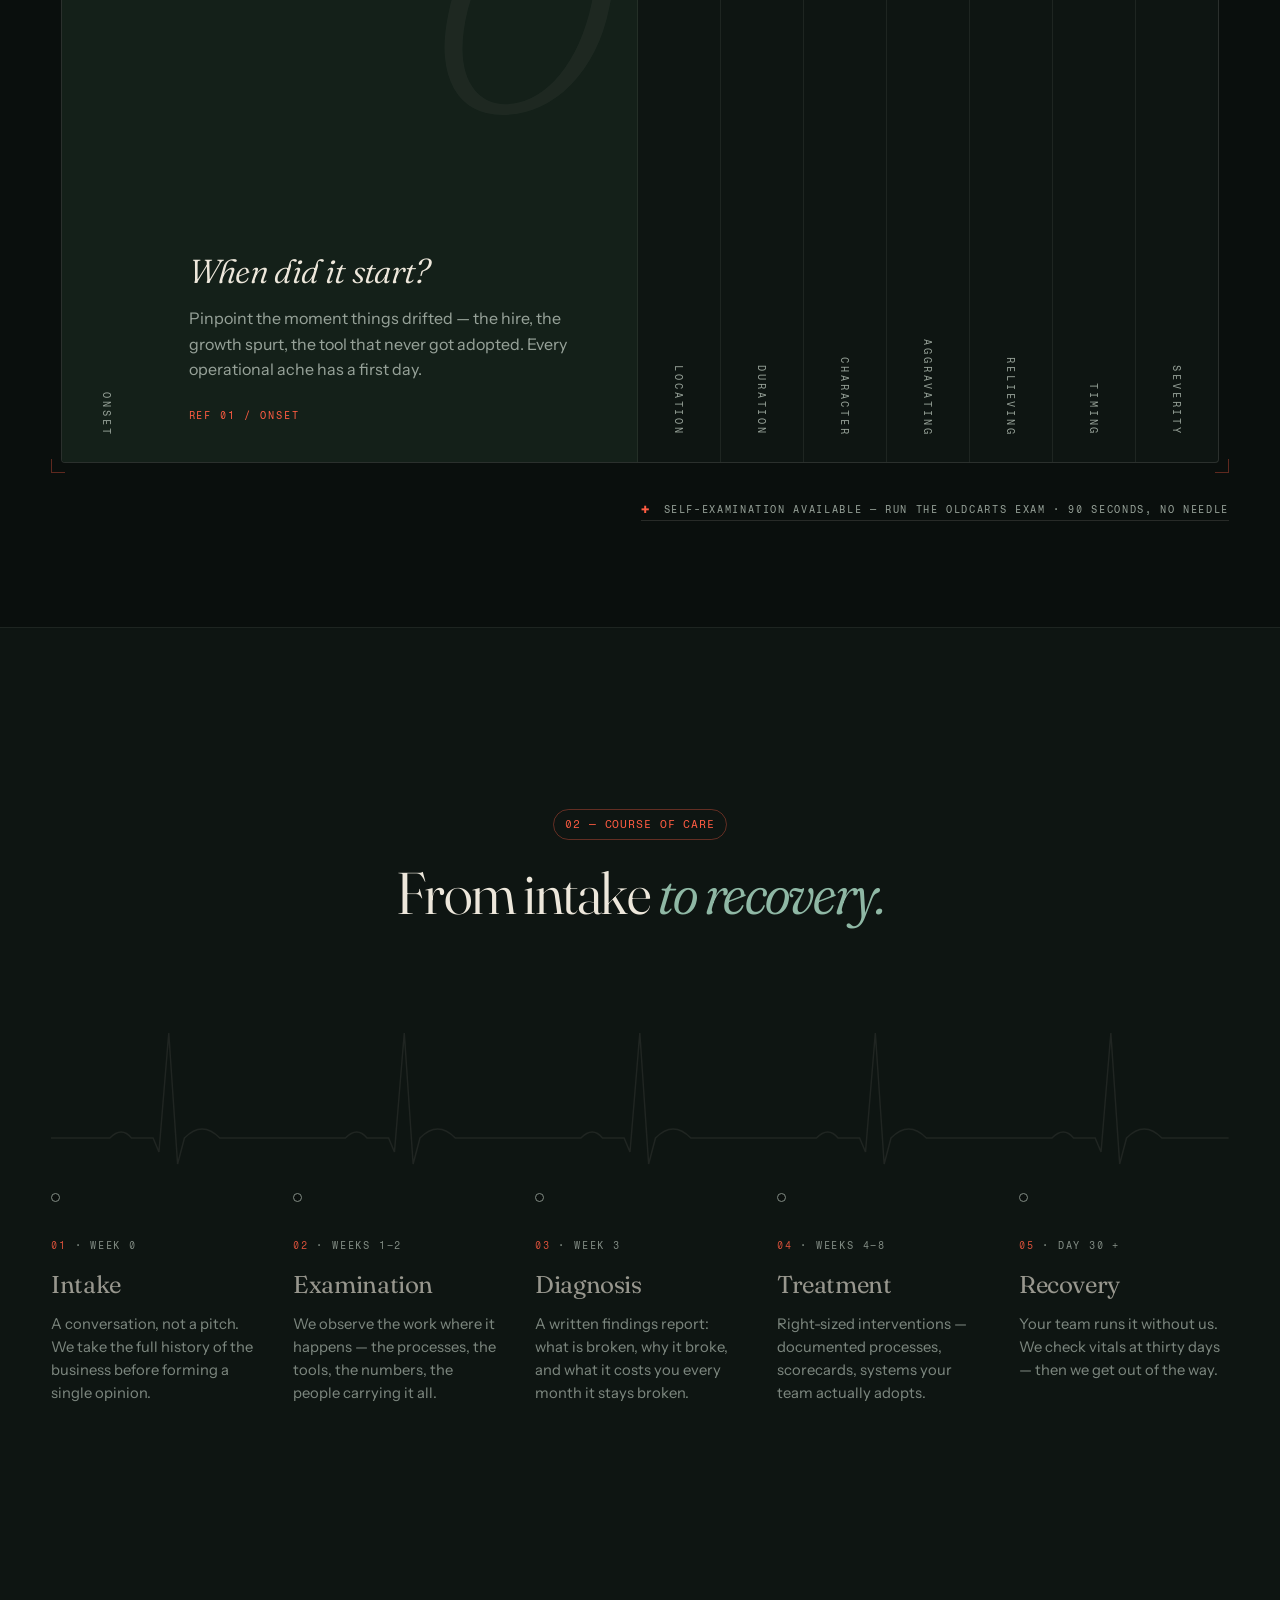
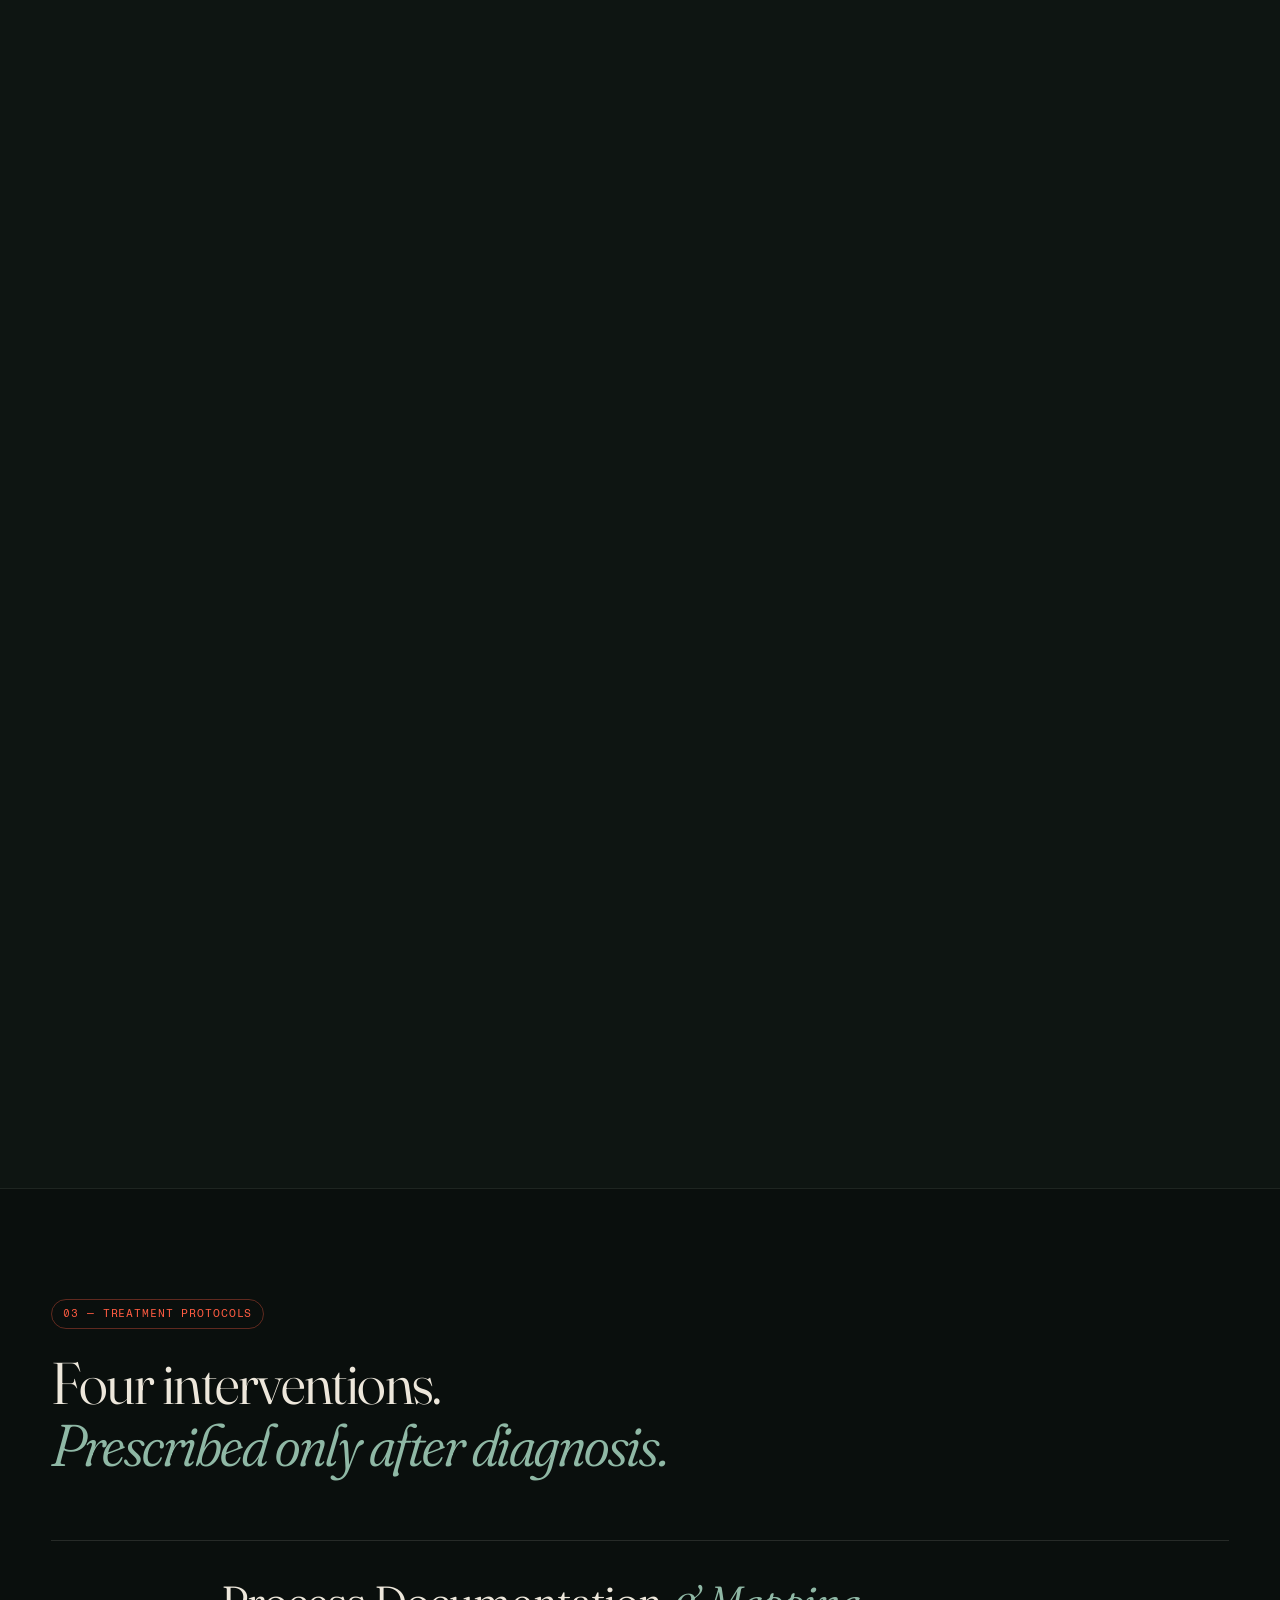
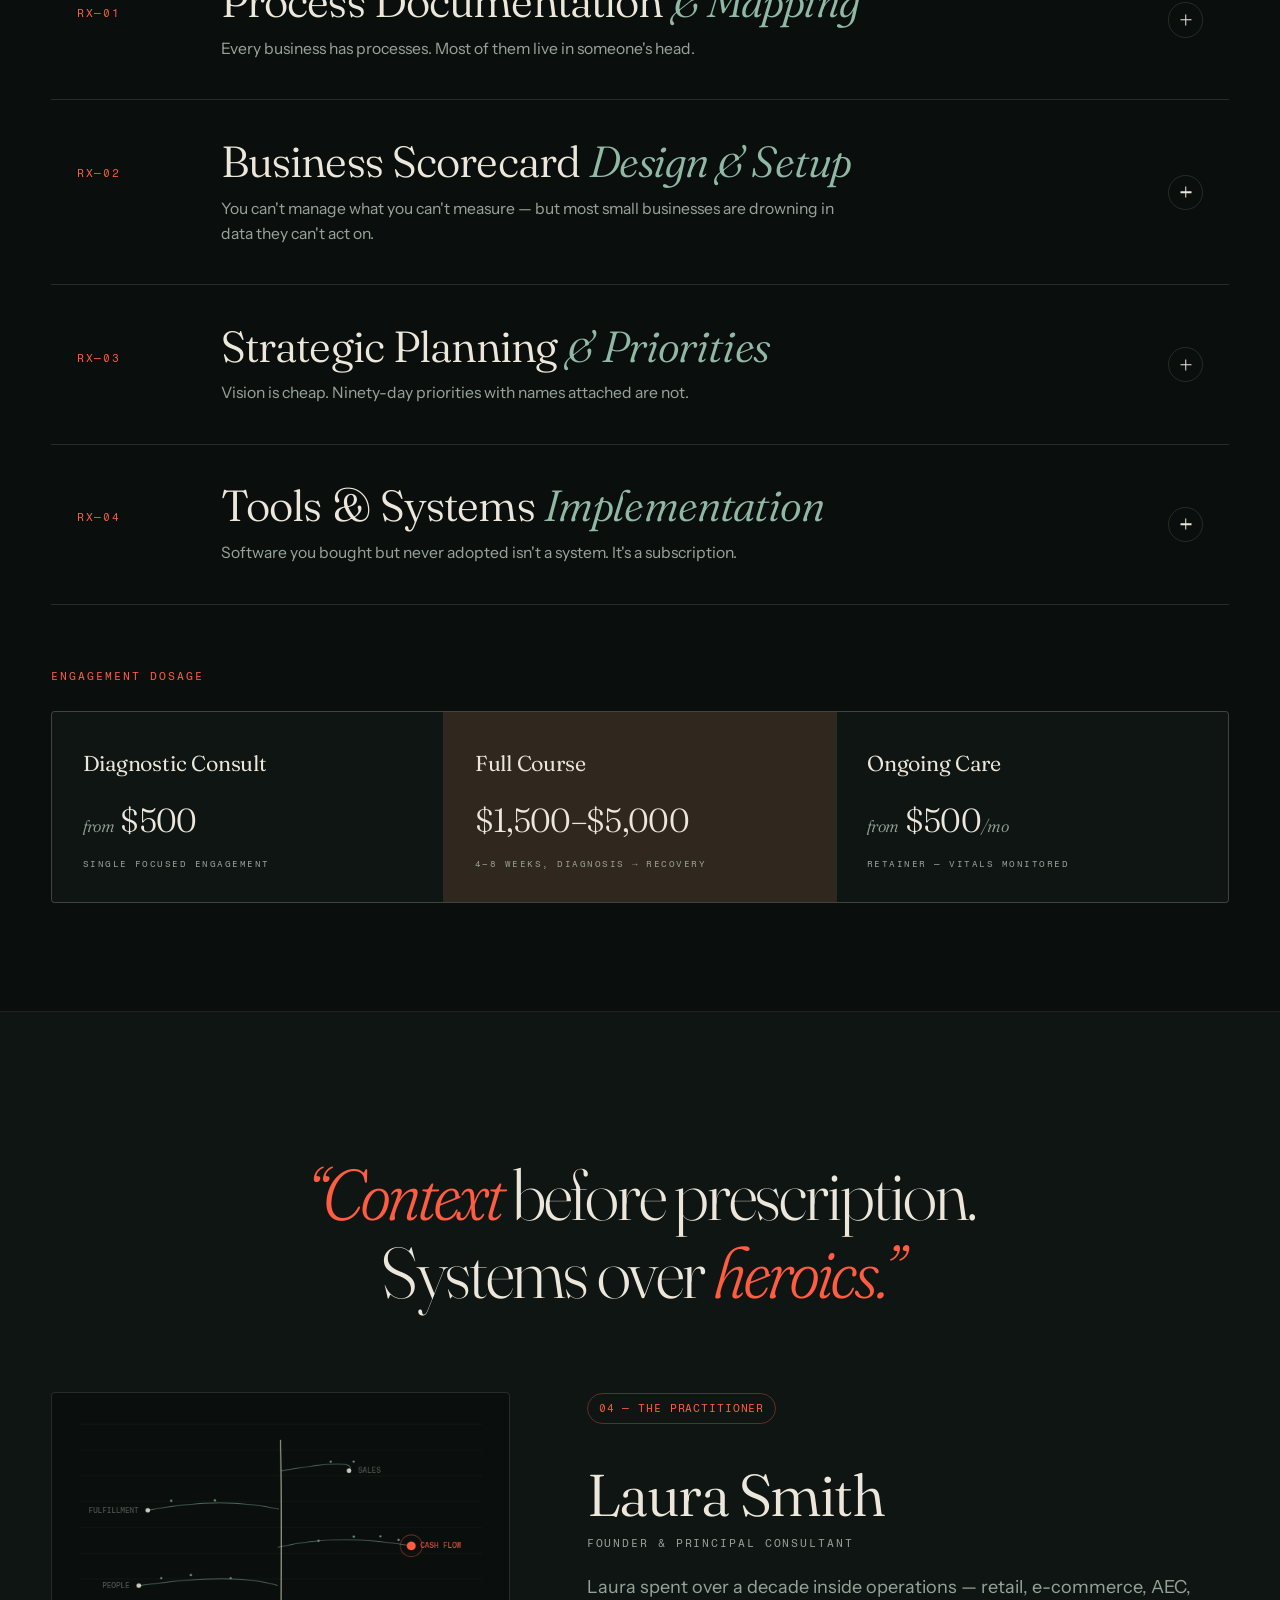
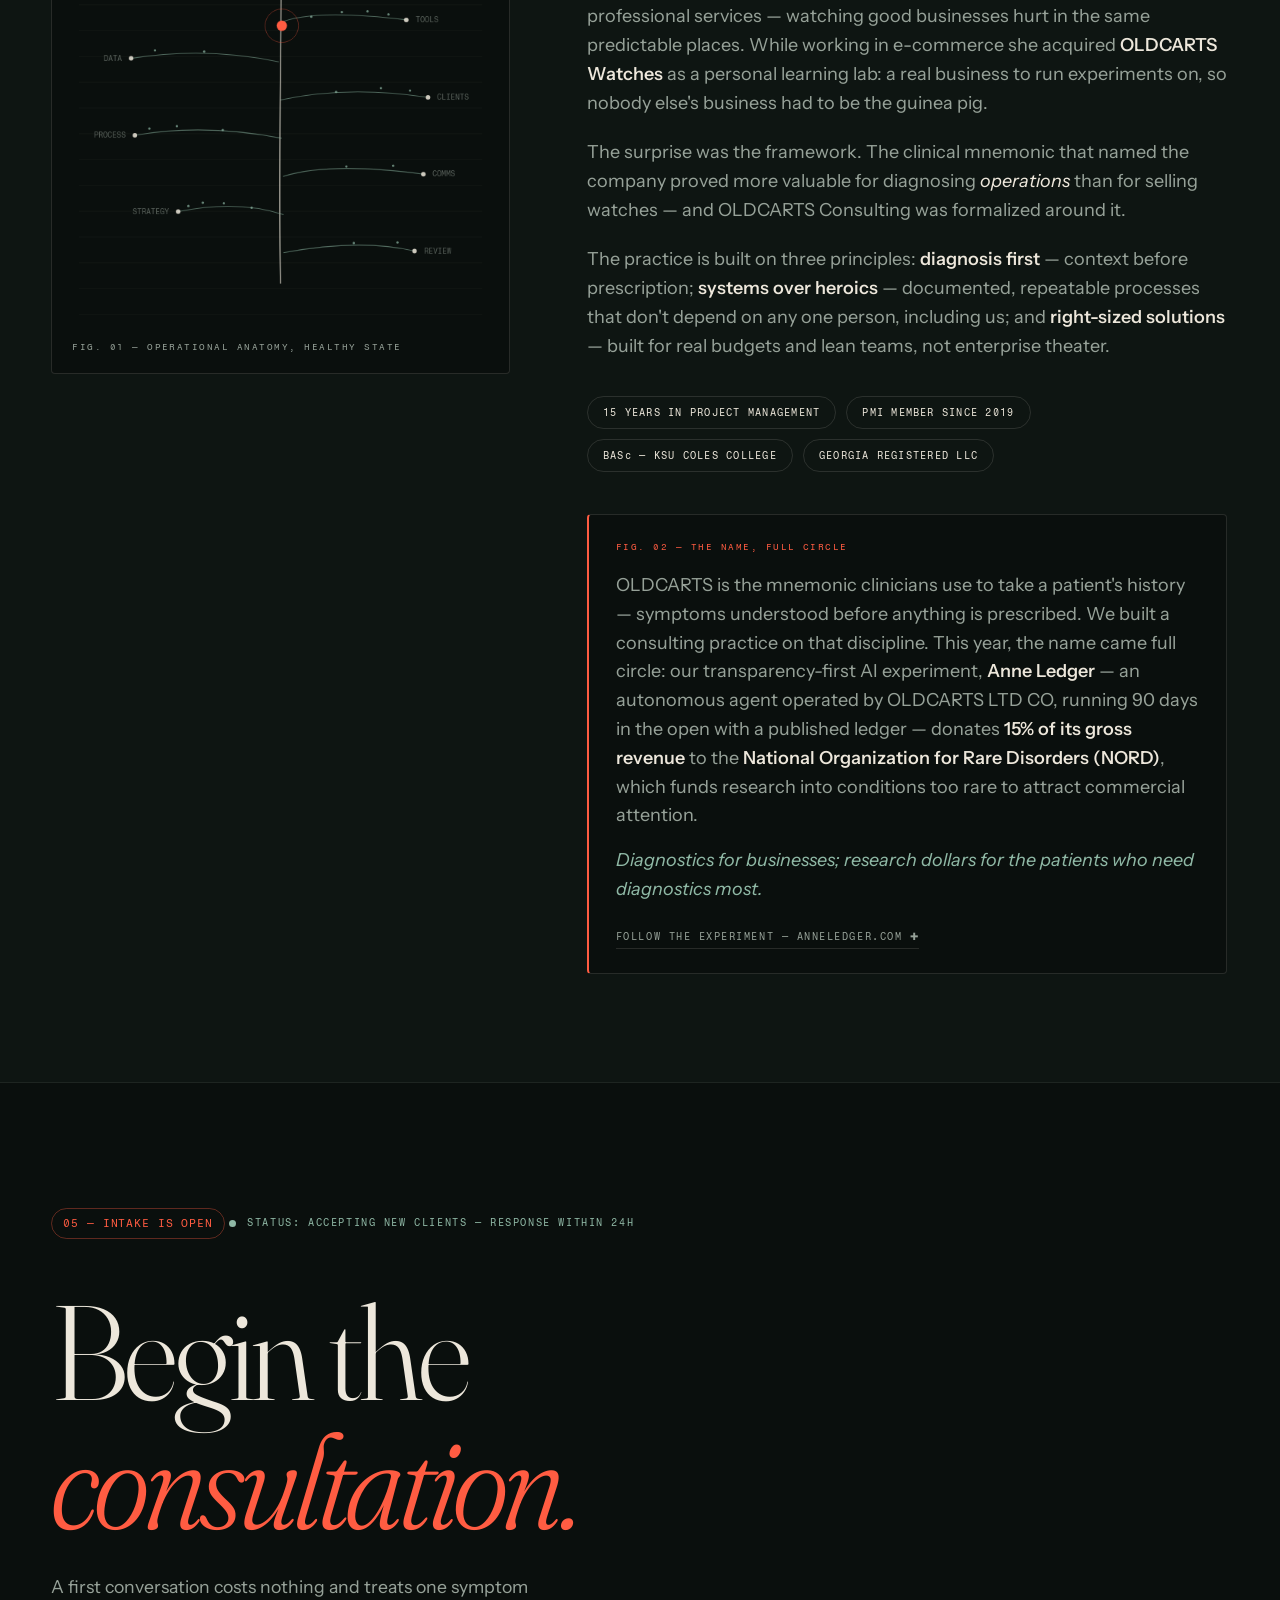
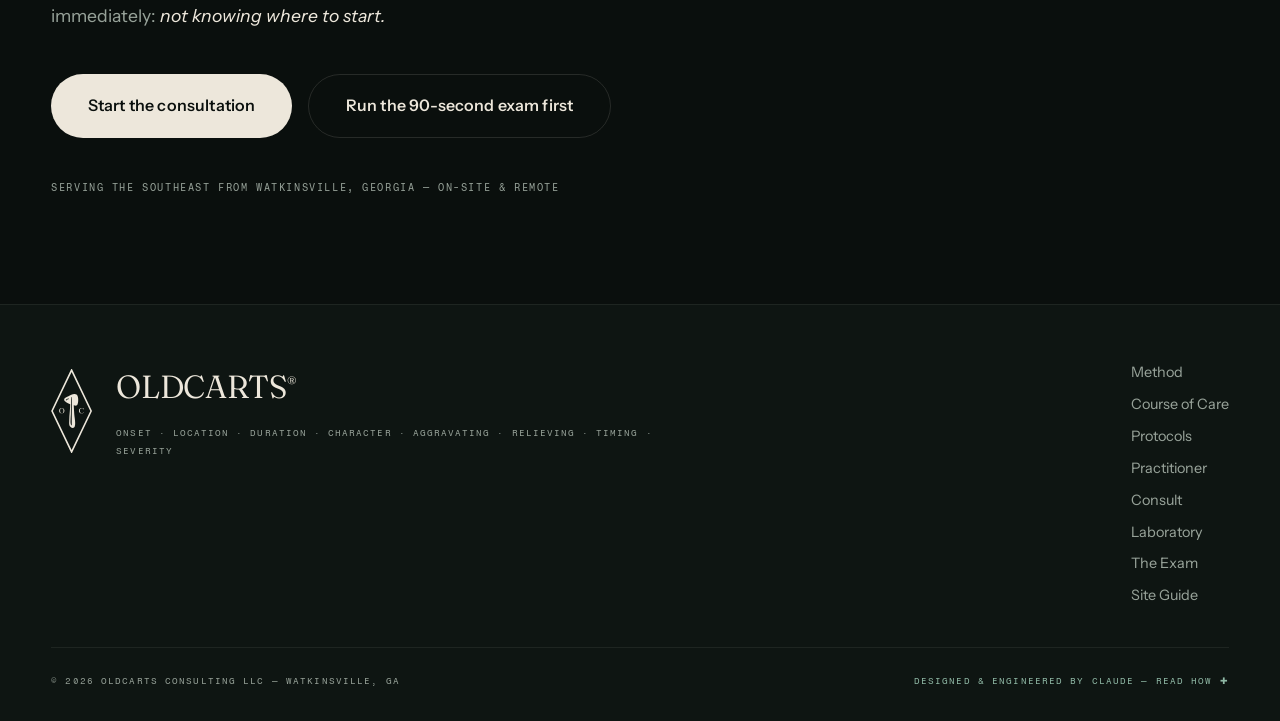
==== commit 4834f7ec: "Route consultation CTAs to the OLDCARTS Exam intake form - Homepage consult section: replace exposed" ====
--- a/index.html
+++ b/index.html
@@ -482,6 +482,22 @@
             <li>BASc — KSU COLES COLLEGE</li>
             <li>GEORGIA REGISTERED LLC</li>
           </ul>
+
+          <aside class="fullcircle">
+            <span class="fullcircle__label mono">FIG. 02 — THE NAME, FULL CIRCLE</span>
+            <p>
+              OLDCARTS is the mnemonic clinicians use to take a patient's history —
+              symptoms understood before anything is prescribed. We built a consulting
+              practice on that discipline. This year, the name came full circle: our
+              transparency-first AI experiment, <strong>Anne Ledger</strong> — an autonomous
+              agent operated by OLDCARTS LTD CO, running 90 days in the open with a
+              published ledger — donates <strong>15% of its gross revenue</strong> to the
+              <strong>National Organization for Rare Disorders (NORD)</strong>, which funds
+              research into conditions too rare to attract commercial attention.
+            </p>
+            <p class="fullcircle__coda"><em>Diagnostics for businesses; research dollars for the patients who need diagnostics most.</em></p>
+            <a class="fullcircle__link mono" href="https://anneledger.com" rel="noopener">FOLLOW THE EXPERIMENT — ANNELEDGER.COM <span aria-hidden="true">✚</span></a>
+          </aside>
         </div>
       </div>
     </section>
@@ -497,8 +513,8 @@
         </h2>
         <p class="consult__sub">A first conversation costs nothing and treats one symptom immediately: <em>not knowing where to start.</em></p>
         <div class="consult__actions">
-          <a class="btn btn--solid btn--lg" href="mailto:laura.smith@oldcarts.com?subject=Consultation%20request" data-magnetic>laura.smith@oldcarts.com</a>
-          <a class="btn btn--ghost btn--lg" href="tel:+14046433404" data-magnetic>(404) 643-3404</a>
+          <a class="btn btn--solid btn--lg" href="https://42d2r2.share-na2.hsforms.com/2s15tRe__RT--VctTiMbp8Q" data-magnetic>Start the consultation</a>
+          <a class="btn btn--ghost btn--lg" href="/exam/" data-magnetic>Run the 90-second exam first</a>
         </div>
         <p class="consult__geo mono">SERVING THE SOUTHEAST FROM WATKINSVILLE, GEORGIA — ON-SITE &amp; REMOTE</p>
       </div>
